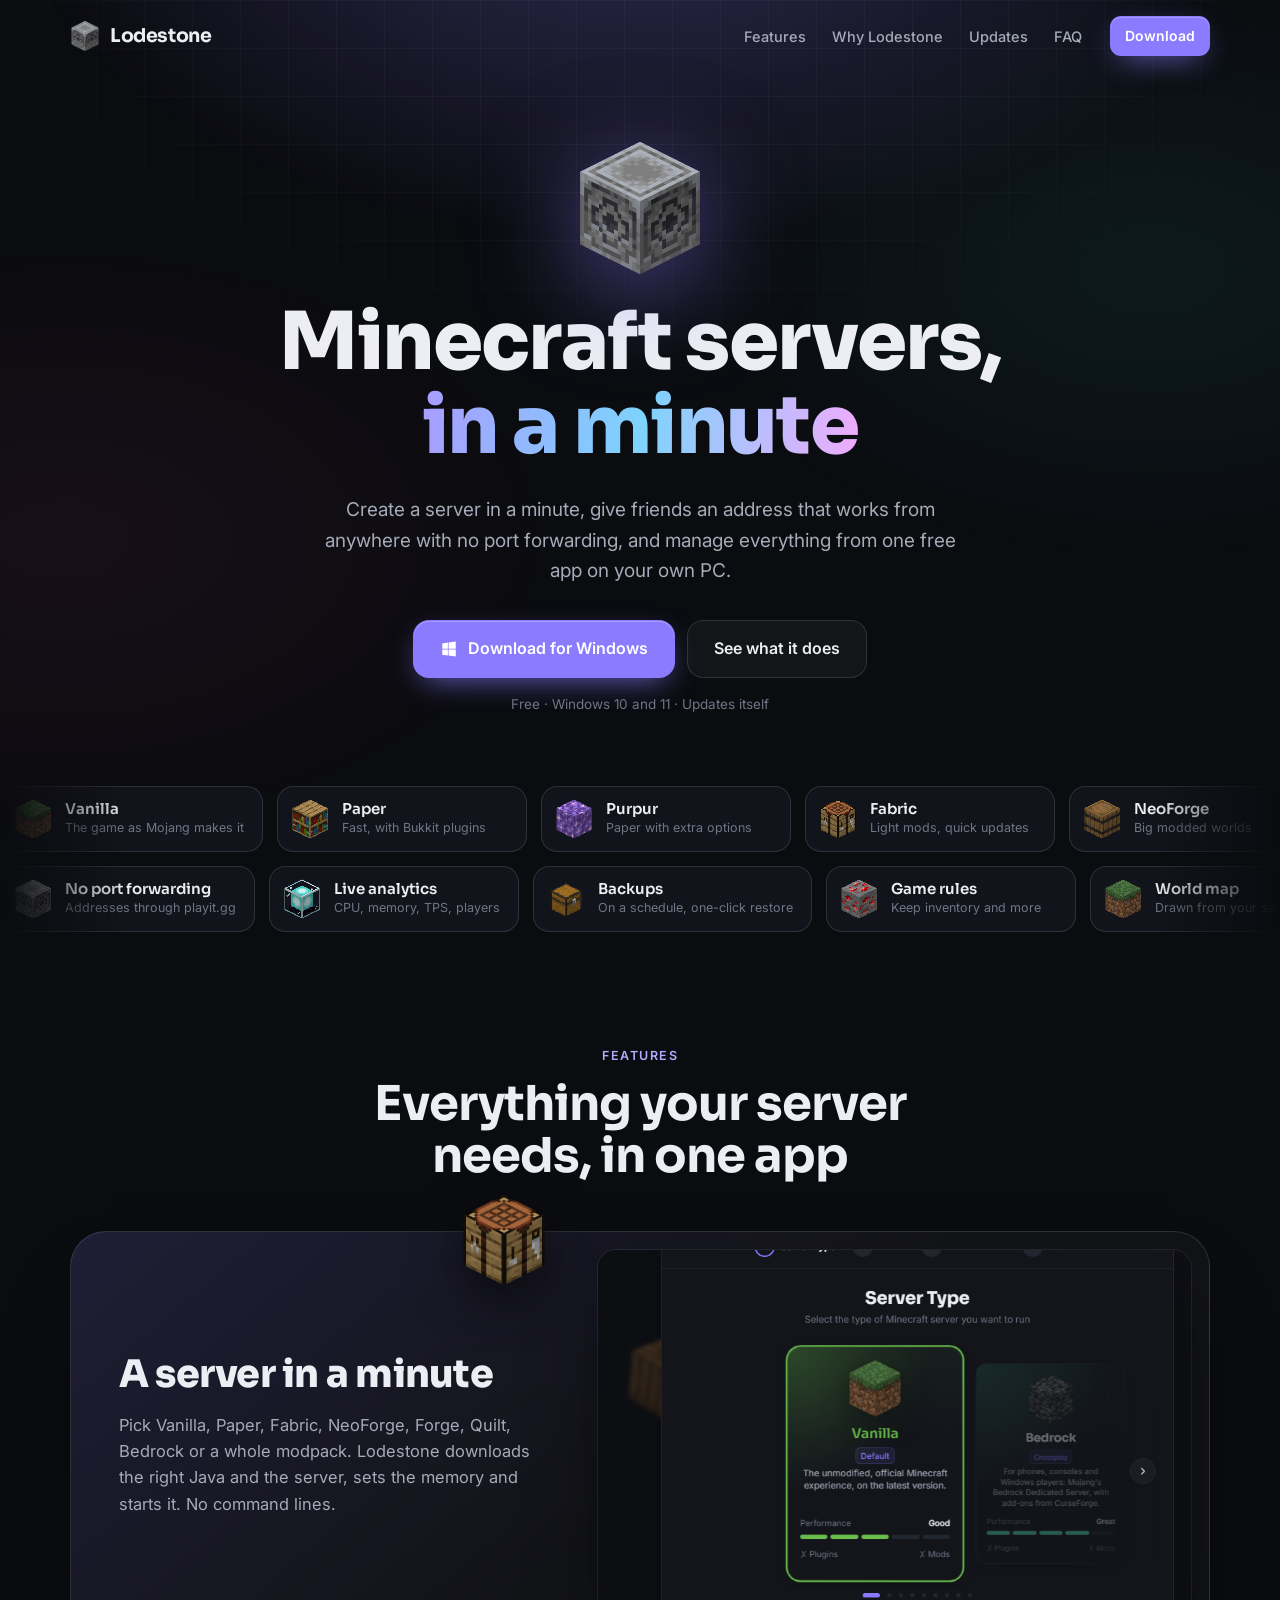
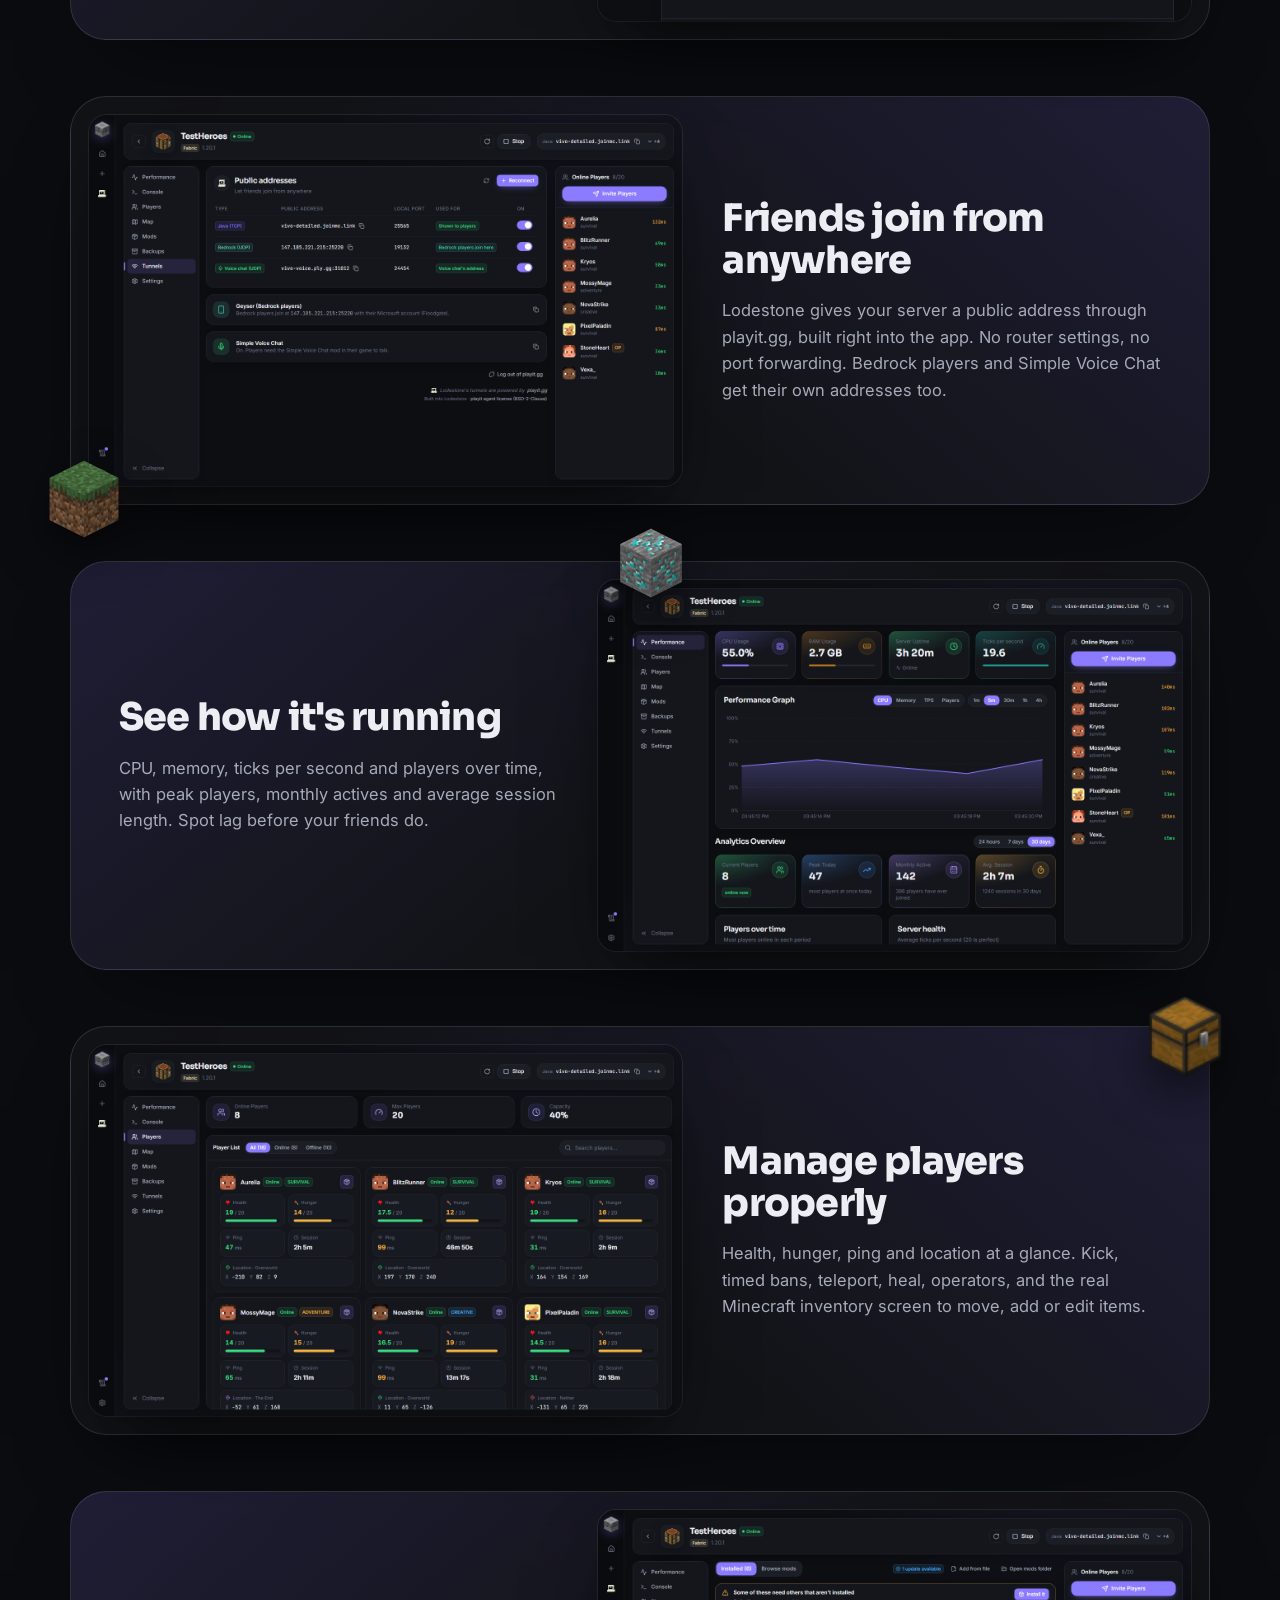
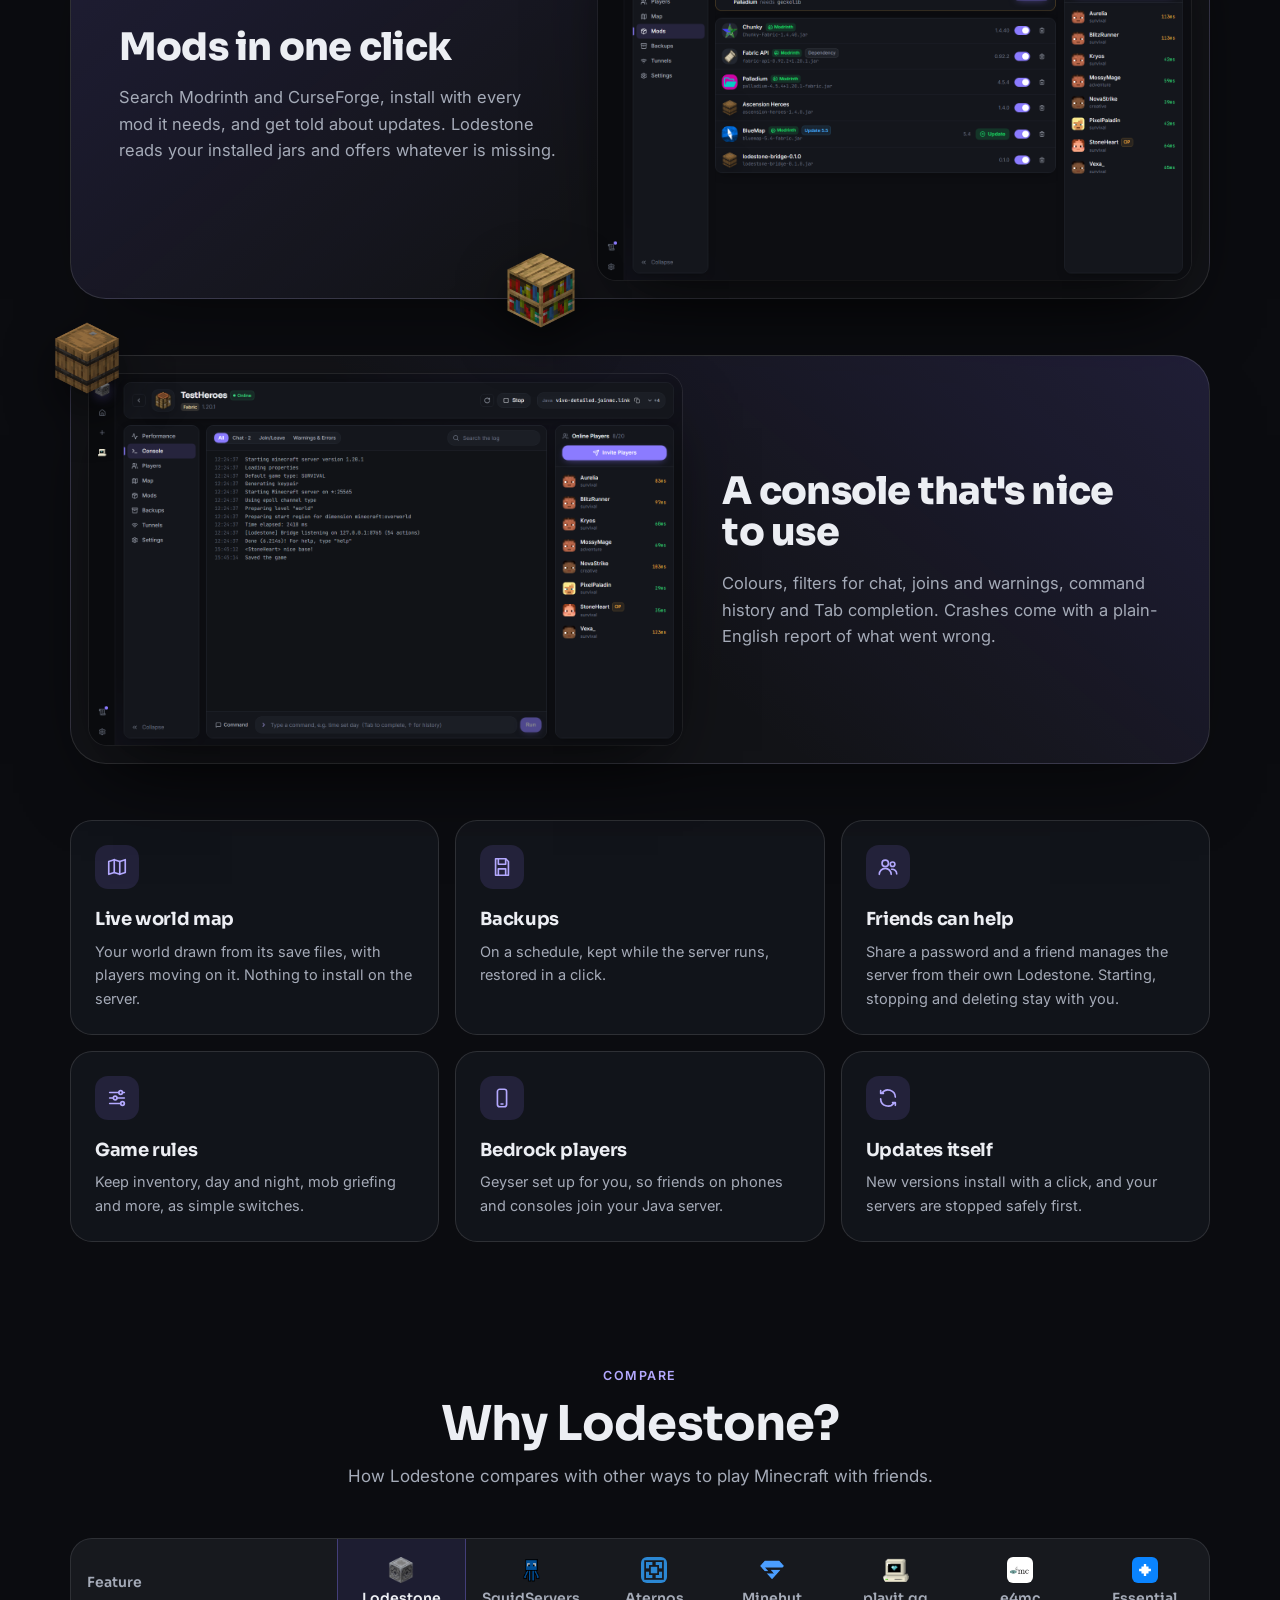
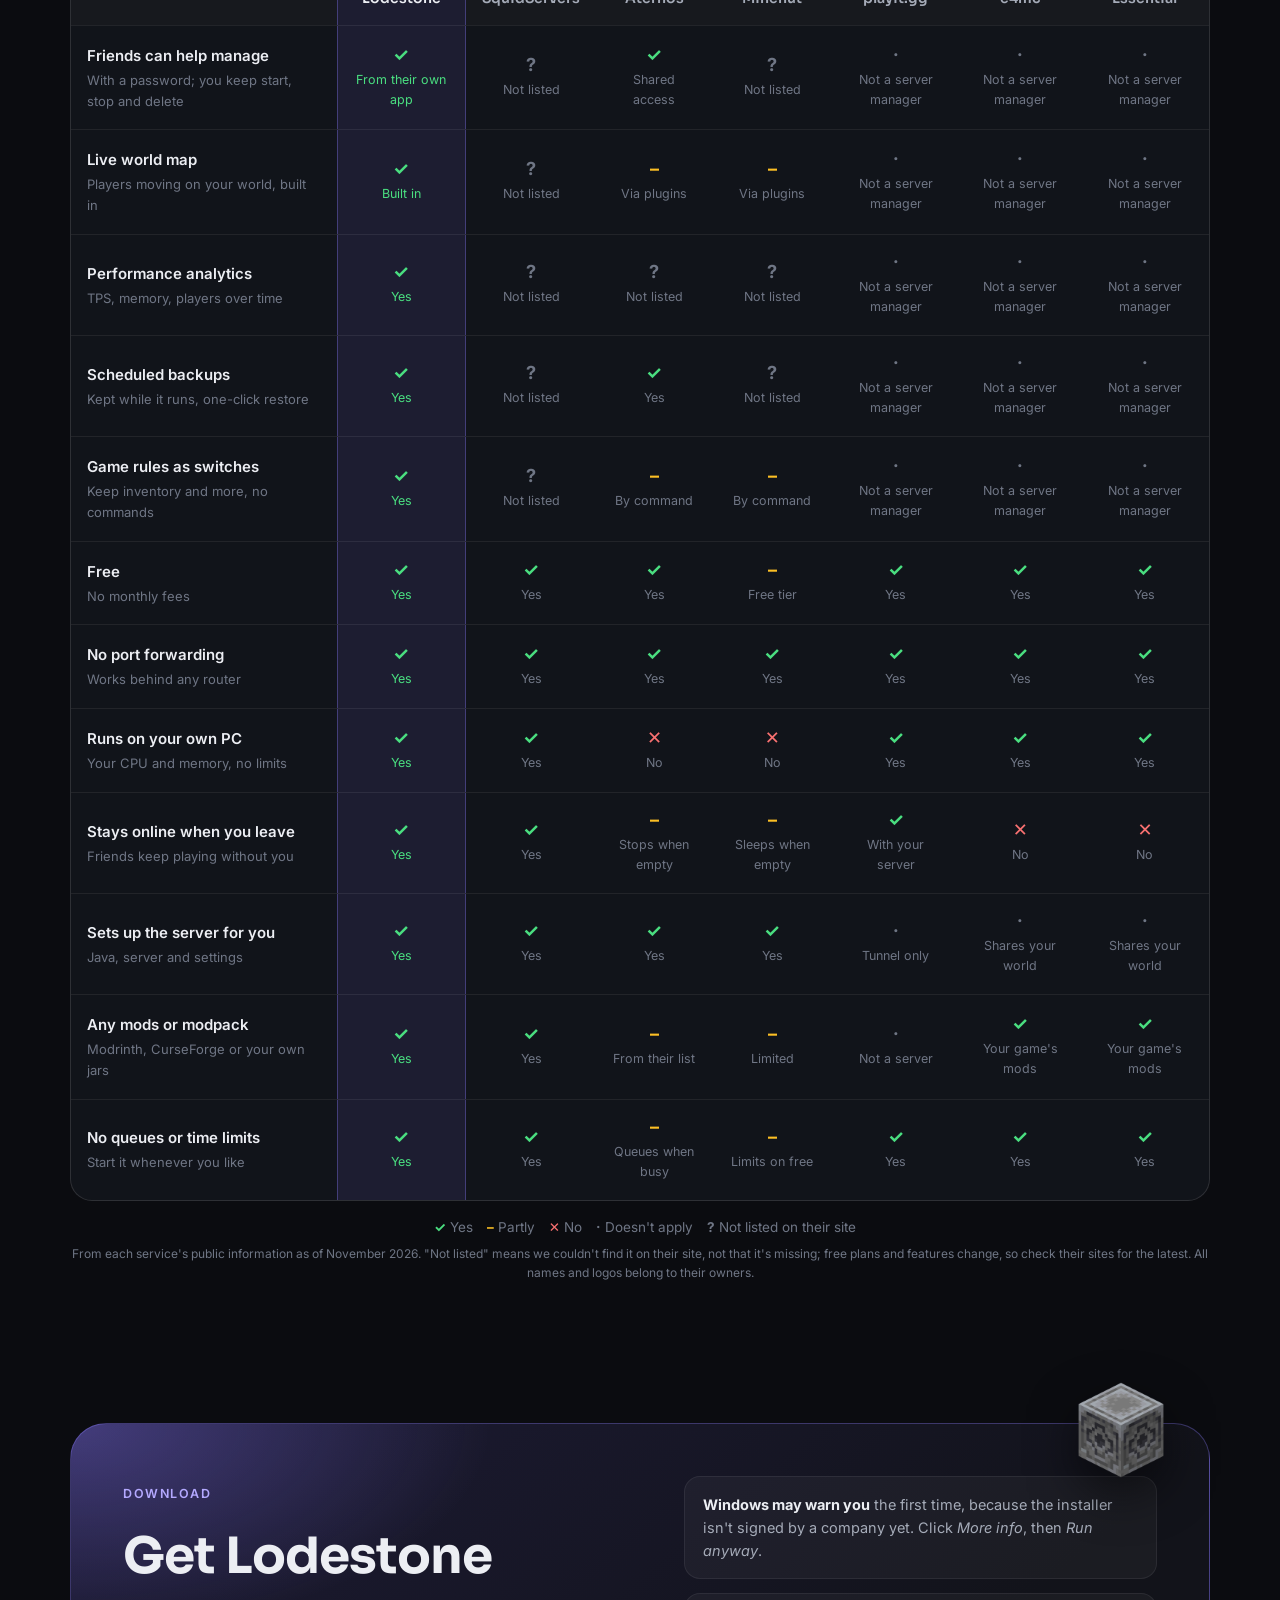
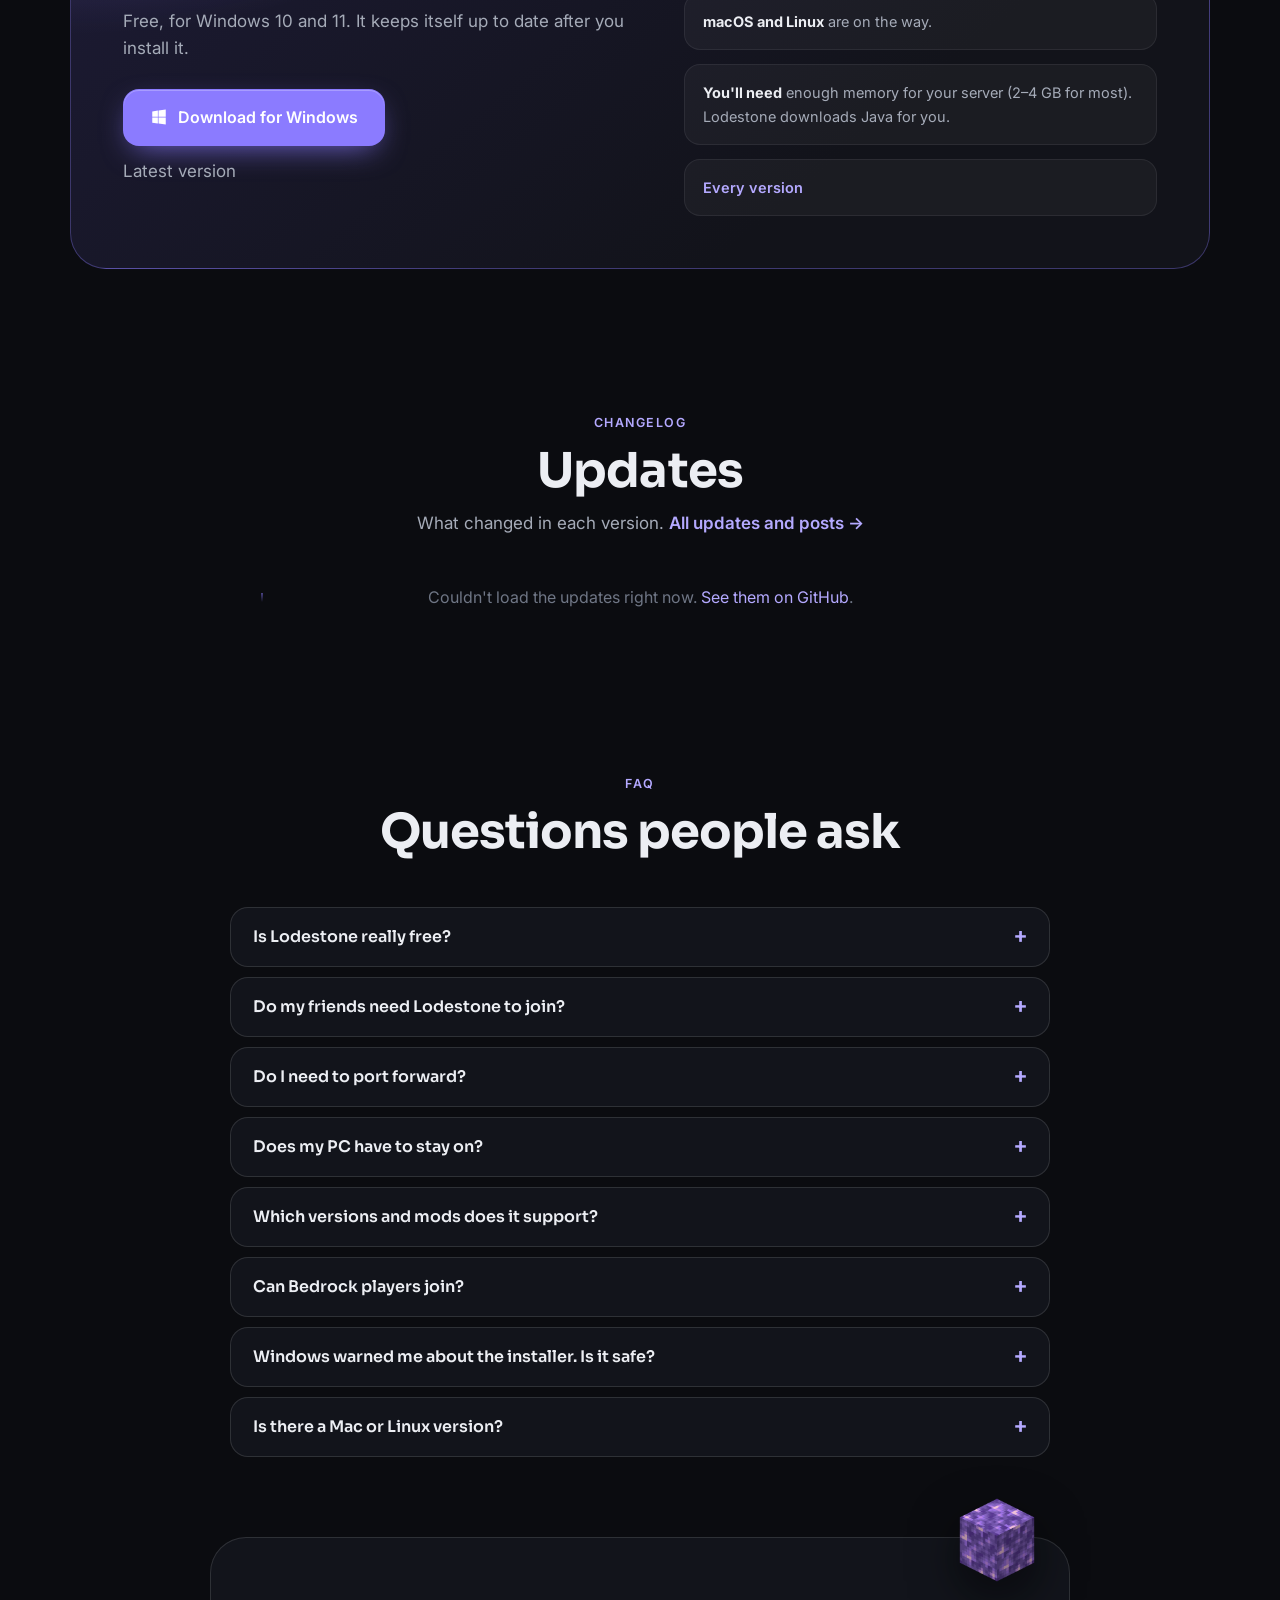
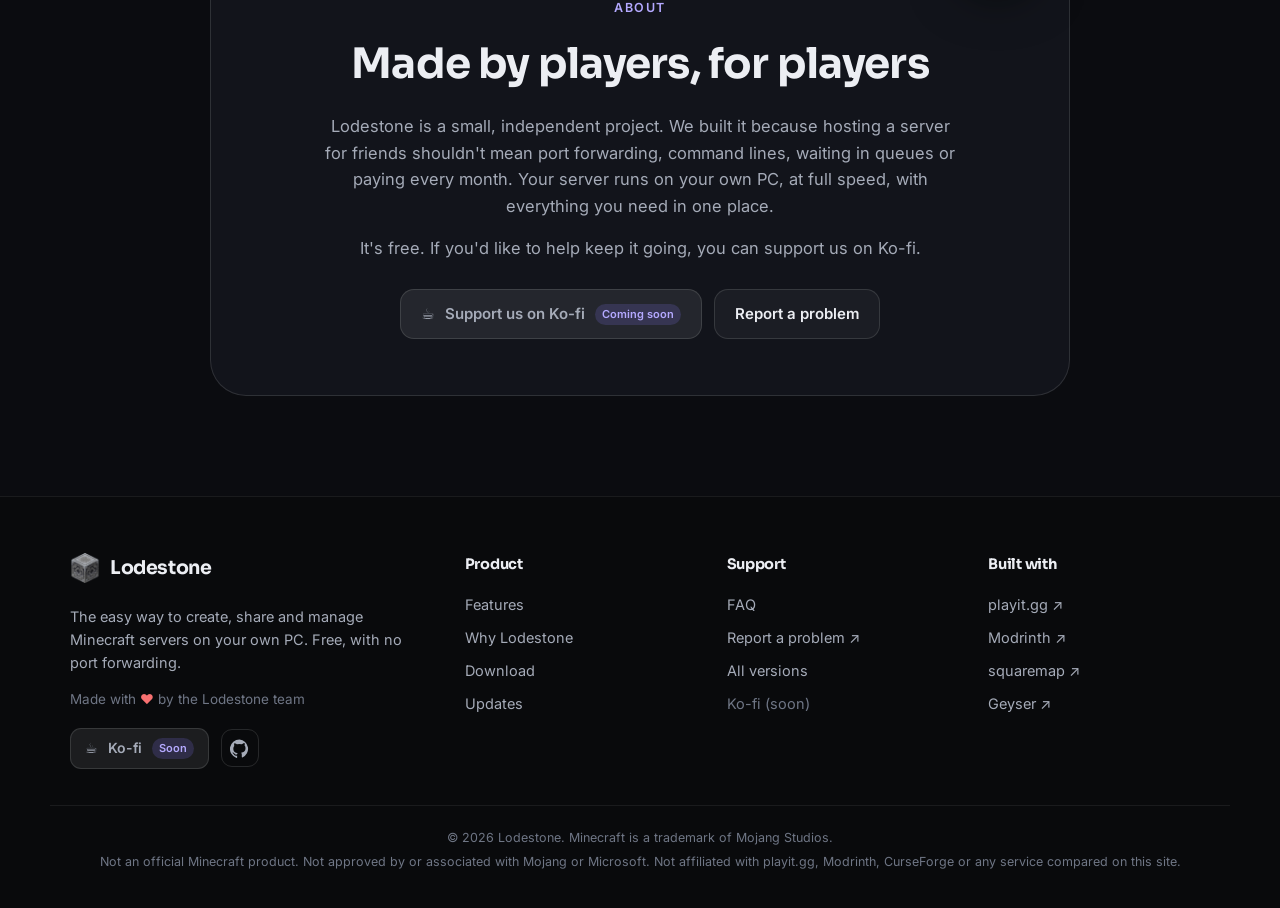
==== index.html @ fdb0c5c1 "Website: Lodestone's strengths lead the comparison; no installer screenshot" ====
<!doctype html>
<html lang="en">
<head>
  <meta charset="utf-8" />
  <meta name="viewport" content="width=device-width, initial-scale=1" />
  <title>Lodestone · Minecraft servers made easy</title>
  <meta name="description" content="Lodestone is a free desktop app that creates, runs and manages Minecraft servers on your own PC, with an address friends can join from anywhere and no port forwarding." />
  <meta name="theme-color" content="#0d0e12" />
  <meta property="og:title" content="Lodestone · Minecraft servers made easy" />
  <meta property="og:description" content="Create a Minecraft server in a minute, share it with friends without port forwarding, and manage everything from one app." />
  <meta property="og:image" content="assets/shots/home.png" />
  <link rel="icon" href="assets/favicon.png" />
  <link rel="preconnect" href="https://fonts.googleapis.com" />
  <link rel="preconnect" href="https://fonts.gstatic.com" crossorigin />
  <link href="https://fonts.googleapis.com/css2?family=Inter:wght@400;500;600&family=Sora:wght@600;700;800&display=swap" rel="stylesheet" />
  <link rel="stylesheet" href="styles.css" />
  <link rel="stylesheet" href="pages.css" />
</head>
<body>
  <div class="backdrop" aria-hidden="true"></div>

  <header class="nav" id="top">
    <a class="brand" href="#top"><img src="assets/logo.png" alt="" width="30" height="30" /> Lodestone</a>
    <nav class="links" id="links">
      <a href="./#features">Features</a>
      <a href="./#why">Why Lodestone</a>
      <a href="updates.html">Updates</a>
      <a href="./#faq">FAQ</a>
    </nav>
    <a class="btn btn-primary btn-sm nav-cta" href="download.html">Download</a>
    <button class="menu" id="menu" aria-label="Menu" aria-expanded="false"><span></span><span></span></button>
  </header>

  <main>
    <!-- Hero -->
    <section class="hero">
      <div class="hero-logo"><img src="assets/logo.png" alt="Lodestone" width="132" height="132" /></div>
      <h1>
        Minecraft servers,
        <span class="rotator" aria-live="polite"><span id="rotate">made easy</span></span>
      </h1>
      <p class="lead">Create a server in a minute, give friends an address that works from anywhere with no port forwarding, and manage everything from one free app on your own PC.</p>
      <div class="cta">
        <a class="btn btn-primary btn-lg download-link" href="download.html">
          <svg viewBox="0 0 24 24" aria-hidden="true"><path d="M3 4.5 10.5 3.4v8.1H3V4.5Zm0 15 7.5 1.1v-8H3v6.9Zm8.4 1.2L21 22v-9.4h-9.6v8.1Zm0-17.4v8.2H21V2L11.4 3.3Z"/></svg>
          Download for Windows
        </a>
        <a class="btn btn-ghost btn-lg" href="#features">See what it does</a>
      </div>
      <p class="fine"><span class="version-label">Free</span> · Windows 10 and 11 · Updates itself</p>
    </section>

    <!-- Marquee -->
    <section class="marquee" aria-label="Server types and features">
      <div class="row"><div class="track" id="track-a"></div></div>
      <div class="row reverse"><div class="track" id="track-b"></div></div>
    </section>

    <!-- Showcase panels -->
    <section class="showcase" id="features">
      <div class="section-head">
        <span class="eyebrow">Features</span>
        <h2>Everything your server needs, in one app</h2>
      </div>

      <article class="panel">
        <img class="float f1" src="assets/blocks/crafting_table.webp" alt="" aria-hidden="true" />
        <div class="panel-text">
          <h3>A server in a minute</h3>
          <p>Pick Vanilla, Paper, Fabric, NeoForge, Forge, Quilt, Bedrock or a whole modpack. Lodestone downloads the right Java and the server, sets the memory and starts it. No command lines.</p>
        </div>
        <div class="frame frame-purple"><div class="crop"><img src="assets/shots/create.png" alt="Choosing a server type in Lodestone" loading="lazy" /></div></div>
      </article>

      <article class="panel flip">
        <img class="float f2" src="assets/blocks/grass_block.webp" alt="" aria-hidden="true" />
        <div class="panel-text">
          <h3>Friends join from anywhere</h3>
          <p>Lodestone gives your server a public address through playit.gg, built right into the app. No router settings, no port forwarding. Bedrock players and Simple Voice Chat get their own addresses too.</p>
        </div>
        <div class="frame frame-green"><img src="assets/shots/tunnels.png" alt="A server's public addresses" loading="lazy" /></div>
      </article>

      <article class="panel">
        <img class="float f3" src="assets/blocks/diamond_ore.webp" alt="" aria-hidden="true" />
        <div class="panel-text">
          <h3>See how it's running</h3>
          <p>CPU, memory, ticks per second and players over time, with peak players, monthly actives and average session length. Spot lag before your friends do.</p>
        </div>
        <div class="frame frame-blue"><img src="assets/shots/performance.png" alt="Server performance and analytics" loading="lazy" /></div>
      </article>

      <article class="panel flip">
        <img class="float f4" src="assets/blocks/chest.webp" alt="" aria-hidden="true" />
        <div class="panel-text">
          <h3>Manage players properly</h3>
          <p>Health, hunger, ping and location at a glance. Kick, timed bans, teleport, heal, operators, and the real Minecraft inventory screen to move, add or edit items.</p>
        </div>
        <div class="frame frame-amber"><img src="assets/shots/players.png" alt="Players on a server" loading="lazy" /></div>
      </article>

      <article class="panel">
        <img class="float f5" src="assets/blocks/bookshelf.webp" alt="" aria-hidden="true" />
        <div class="panel-text">
          <h3>Mods in one click</h3>
          <p>Search Modrinth and CurseForge, install with every mod it needs, and get told about updates. Lodestone reads your installed jars and offers whatever is missing.</p>
        </div>
        <div class="frame frame-pink"><img src="assets/shots/mods.png" alt="Installing mods" loading="lazy" /></div>
      </article>

      <article class="panel flip">
        <img class="float f6" src="assets/blocks/barrel.webp" alt="" aria-hidden="true" />
        <div class="panel-text">
          <h3>A console that's nice to use</h3>
          <p>Colours, filters for chat, joins and warnings, command history and Tab completion. Crashes come with a plain-English report of what went wrong.</p>
        </div>
        <div class="frame frame-teal"><img src="assets/shots/console.png" alt="The server console" loading="lazy" /></div>
      </article>

      <div class="grid">
        <div class="tile"><span class="ico"><svg viewBox="0 0 24 24" aria-hidden="true"><path d="M9 4 3 6v14l6-2 6 2 6-2V4l-6 2-6-2Z"/><path d="M9 4v14M15 6v14"/></svg></span><h4>Live world map</h4><p>Your world drawn from its save files, with players moving on it. Nothing to install on the server.</p></div>
        <div class="tile"><span class="ico"><svg viewBox="0 0 24 24" aria-hidden="true"><path d="M5 3h11l3 3v15H5z"/><path d="M8 3v6h8V3M8 21v-7h8v7"/></svg></span><h4>Backups</h4><p>On a schedule, kept while the server runs, restored in a click.</p></div>
        <div class="tile"><span class="ico"><svg viewBox="0 0 24 24" aria-hidden="true"><circle cx="9" cy="8" r="3.5"/><path d="M2.5 20a6.5 6.5 0 0 1 13 0"/><circle cx="17" cy="9" r="2.5"/><path d="M16 14.5a5 5 0 0 1 5.5 5"/></svg></span><h4>Friends can help</h4><p>Share a password and a friend manages the server from their own Lodestone. Starting, stopping and deleting stay with you.</p></div>
        <div class="tile"><span class="ico"><svg viewBox="0 0 24 24" aria-hidden="true"><path d="M4 6h10M18 6h2M4 12h4M12 12h8M4 18h12M20 18h0"/><circle cx="16" cy="6" r="2"/><circle cx="10" cy="12" r="2"/><circle cx="18" cy="18" r="2"/></svg></span><h4>Game rules</h4><p>Keep inventory, day and night, mob griefing and more, as simple switches.</p></div>
        <div class="tile"><span class="ico"><svg viewBox="0 0 24 24" aria-hidden="true"><rect x="7" y="2.5" width="10" height="19" rx="2.5"/><path d="M11 18.5h2"/></svg></span><h4>Bedrock players</h4><p>Geyser set up for you, so friends on phones and consoles join your Java server.</p></div>
        <div class="tile"><span class="ico"><svg viewBox="0 0 24 24" aria-hidden="true"><path d="M20 11a8 8 0 0 0-14.5-4.5M4 4v3h3"/><path d="M4 13a8 8 0 0 0 14.5 4.5M20 20v-3h-3"/></svg></span><h4>Updates itself</h4><p>New versions install with a click, and your servers are stopped safely first.</p></div>
      </div>
    </section>

    <!-- Why Lodestone -->
    <section class="why" id="why">
      <div class="section-head">
        <span class="eyebrow">Compare</span>
        <h2>Why Lodestone?</h2>
        <p>How Lodestone compares with other ways to play Minecraft with friends.</p>
      </div>
      <div class="table-wrap">
        <table class="compare">
          <thead>
            <tr>
              <th>Feature</th>
              <th class="us"><img src="assets/logo.png" alt="" width="26" height="26" /><span>Lodestone</span></th>
              <th><img src="assets/logos/squidservers.png" alt="" width="26" height="26" /><span>SquidServers</span></th>
              <th><img src="assets/logos/aternos.ico" alt="" width="26" height="26" /><span>Aternos</span></th>
              <th><img src="assets/logos/minehut.png" alt="" width="26" height="26" /><span>Minehut</span></th>
              <th><img src="assets/logos/playit.png" alt="" width="26" height="26" /><span>playit.gg</span></th>
              <th><img src="assets/logos/e4mc.webp" alt="" width="26" height="26" /><span>e4mc</span></th>
              <th><img src="assets/logos/essential.svg" alt="" width="26" height="26" /><span>Essential</span></th>
            </tr>
          </thead>
          <tbody id="compare-body"></tbody>
        </table>
      </div>
      <p class="legend"><span class="yes">✓</span> Yes <span class="part">–</span> Partly <span class="no">✕</span> No <span class="na">·</span> Doesn't apply <span class="na">?</span> Not listed on their site</p>
      <p class="legend small">From each service's public information as of November 2026. "Not listed" means we couldn't find it on their site, not that it's missing; free plans and features change, so check their sites for the latest. All names and logos belong to their owners.</p>
    </section>

    <!-- Download -->
    <section class="download" id="download">
      <div class="dl-card">
        <img class="float f7" src="assets/blocks/lodestone.webp" alt="" aria-hidden="true" />
        <div class="dl-main">
          <span class="eyebrow">Download</span>
          <h2>Get Lodestone</h2>
          <p>Free, for Windows 10 and 11. It keeps itself up to date after you install it.</p>
          <a class="btn btn-primary btn-lg download-link" href="download.html">
            <svg viewBox="0 0 24 24" aria-hidden="true"><path d="M3 4.5 10.5 3.4v8.1H3V4.5Zm0 15 7.5 1.1v-8H3v6.9Zm8.4 1.2L21 22v-9.4h-9.6v8.1Zm0-17.4v8.2H21V2L11.4 3.3Z"/></svg>
            <span>Download for Windows</span>
          </a>
          <p class="fine" id="dl-meta">Latest version</p>
        </div>
        <ul class="dl-notes">
          <li><strong>Windows may warn you</strong> the first time, because the installer isn't signed by a company yet. Click <em>More info</em>, then <em>Run anyway</em>.</li>
          <li><strong>macOS and Linux</strong> are on the way.</li>
          <li><strong>You'll need</strong> enough memory for your server (2–4 GB for most). Lodestone downloads Java for you.</li>
          <li><a href="download.html#versions">Every version</a></li>
        </ul>
      </div>
    </section>

    <!-- Updates -->
    <section class="updates" id="updates">
      <div class="section-head">
        <span class="eyebrow">Changelog</span>
        <h2>Updates</h2>
        <p>What changed in each version. <a class="text-link" href="updates.html">All updates and posts →</a></p>
      </div>
      <div class="timeline" id="timeline" data-limit="3">
        <p class="muted">Loading updates…</p>
      </div>
    </section>

    <!-- FAQ -->
    <section class="faq" id="faq">
      <div class="section-head">
        <span class="eyebrow">FAQ</span>
        <h2>Questions people ask</h2>
      </div>
      <div class="faq-list">
        <details><summary>Is Lodestone really free?</summary><p>Yes. There's no subscription and no paid tier. Your server runs on your own PC, so there's nothing for us to charge for. If you'd like to help, Ko-fi is coming.</p></details>
        <details><summary>Do my friends need Lodestone to join?</summary><p>No. They only need Minecraft and your server's address. Lodestone is for you, the host (and for friends you let help manage it).</p></details>
        <details><summary>Do I need to port forward?</summary><p>No. Lodestone gives your server a public address through playit.gg, built into the app. You log in to playit.gg once (free) and every server can get an address.</p></details>
        <details><summary>Does my PC have to stay on?</summary><p>Yes, while people are playing. The server runs on your computer, so when it's off or asleep, the server is offline. Lodestone can keep running in the tray when you close the window.</p></details>
        <details><summary>Which versions and mods does it support?</summary><p>Vanilla, Paper, Purpur, Fabric, Quilt, Forge, NeoForge and Bedrock, on current and older Minecraft versions, plus modpacks from Modrinth and CurseForge.</p></details>
        <details><summary>Can Bedrock players join?</summary><p>Yes. Make a Bedrock server, or turn on Geyser for a Java server so players on phones, consoles and Windows can join it too.</p></details>
        <details><summary>Windows warned me about the installer. Is it safe?</summary><p>The warning appears because the installer isn't signed by a company yet. Click <em>More info</em>, then <em>Run anyway</em>. Updates after that are signed, and Lodestone only installs updates signed by us.</p></details>
        <details><summary>Is there a Mac or Linux version?</summary><p>They're on the way. Windows comes first.</p></details>
      </div>
    </section>

    <!-- About -->
    <section class="about" id="about">
      <div class="about-card">
        <img class="float f8" src="assets/blocks/amethyst_block.webp" alt="" aria-hidden="true" />
        <span class="eyebrow">About</span>
        <h2>Made by players, for players</h2>
        <p>Lodestone is a small, independent project. We built it because hosting a server for friends shouldn't mean port forwarding, command lines, waiting in queues or paying every month. Your server runs on your own PC, at full speed, with everything you need in one place.</p>
        <p>It's free. If you'd like to help keep it going, you can support us on Ko-fi.</p>
        <div class="about-actions">
          <a class="btn btn-kofi kofi-link" href="#" aria-disabled="true"><span class="cup">☕</span> Support us on Ko-fi <span class="soon">Coming soon</span></a>
          <a class="btn btn-ghost" href="https://github.com/SparkFruit/lodestone-releases/issues">Report a problem</a>
        </div>
      </div>
    </section>
  </main>

  <footer class="footer">
    <div class="foot-grid">
      <div class="foot-brand">
        <a class="brand" href="./"><img src="assets/logo.png" alt="" width="30" height="30" /> Lodestone</a>
        <p>The easy way to create, share and manage Minecraft servers on your own PC. Free, with no port forwarding.</p>
        <p class="made">Made with <span class="heart">♥</span> by the Lodestone team</p>
        <div class="foot-actions">
          <a class="btn btn-kofi btn-sm kofi-link" href="#" aria-disabled="true"><span class="cup">☕</span> Ko-fi <span class="soon">Soon</span></a>
          <a class="icon-link" href="https://github.com/SparkFruit/lodestone-releases" aria-label="Lodestone on GitHub"><svg viewBox="0 0 24 24" aria-hidden="true"><path d="M12 .5a12 12 0 0 0-3.8 23.4c.6.1.8-.3.8-.6v-2.2c-3.3.7-4-1.4-4-1.4-.6-1.4-1.4-1.8-1.4-1.8-1-.7.1-.7.1-.7 1.2.1 1.8 1.2 1.8 1.2 1 1.8 2.8 1.3 3.5 1 .1-.8.4-1.3.7-1.6-2.7-.3-5.5-1.3-5.5-5.9 0-1.3.5-2.4 1.2-3.2-.1-.3-.5-1.5.1-3.2 0 0 1-.3 3.3 1.2a11.5 11.5 0 0 1 6 0C17.3 4.7 18.3 5 18.3 5c.7 1.7.2 2.9.1 3.2.8.8 1.2 1.9 1.2 3.2 0 4.6-2.8 5.6-5.5 5.9.4.4.8 1.1.8 2.2v3.3c0 .3.2.7.8.6A12 12 0 0 0 12 .5Z"/></svg></a>
        </div>
      </div>
      <div class="foot-col">
        <h5>Product</h5>
        <a href="./#features">Features</a>
        <a href="./#why">Why Lodestone</a>
        <a href="download.html">Download</a>
        <a href="updates.html">Updates</a>
      </div>
      <div class="foot-col">
        <h5>Support</h5>
        <a href="./#faq">FAQ</a>
        <a href="https://github.com/SparkFruit/lodestone-releases/issues">Report a problem ↗</a>
        <a href="download.html#versions">All versions</a>
        <a class="kofi-link" href="#" aria-disabled="true">Ko-fi (soon)</a>
      </div>
      <div class="foot-col">
        <h5>Built with</h5>
        <a href="https://playit.gg">playit.gg ↗</a>
        <a href="https://modrinth.com">Modrinth ↗</a>
        <a href="https://github.com/jpenilla/squaremap">squaremap ↗</a>
        <a href="https://geysermc.org">Geyser ↗</a>
      </div>
    </div>
    <div class="foot-legal">
      <p>© <span id="year">2026</span> Lodestone. Minecraft is a trademark of Mojang Studios.</p>
      <p>Not an official Minecraft product. Not approved by or associated with Mojang or Microsoft. Not affiliated with playit.gg, Modrinth, CurseForge or any service compared on this site.</p>
    </div>
  </footer>

  <script src="app.js"></script>
</body>
</html>
---- styles.css ----
:root {
  --bg: #0b0c10;
  --bg-2: #101218;
  --surface: #15171e;
  --surface-2: #1c1f28;
  --line: rgba(255, 255, 255, 0.07);
  --line-2: rgba(255, 255, 255, 0.12);
  --ink: #eceef3;
  --ink-2: #a5abb8;
  --ink-3: #6f7685;
  --accent: #8b7bff;
  --accent-2: #b4a9ff;
  --ok: #4ade80;
  --warn: #fbbf24;
  --bad: #f87171;
  --radius: 22px;
  --display: "Sora", "Inter", system-ui, sans-serif;
  --max: 1180px;
  color-scheme: dark;
}

* { box-sizing: border-box; }
html { scroll-behavior: smooth; }
body {
  margin: 0;
  background: var(--bg);
  color: var(--ink);
  font: 16px/1.6 "Inter", system-ui, sans-serif;
  -webkit-font-smoothing: antialiased;
  overflow-x: hidden;
}
img { max-width: 100%; display: block; }
a { color: inherit; text-decoration: none; }
h1, h2, h3, h4, h5 { font-family: var(--display); margin: 0; letter-spacing: -0.02em; }
p { margin: 0; }
::selection { background: rgba(139, 123, 255, 0.35); }

/* A faint block grid, lit from the top like the hero glow. */
.backdrop {
  position: fixed; inset: 0; z-index: -1; pointer-events: none;
  background:
    radial-gradient(900px 520px at 50% -120px, rgba(139, 123, 255, 0.28), transparent 70%),
    radial-gradient(700px 420px at 90% 30%, rgba(45, 212, 191, 0.07), transparent 70%),
    radial-gradient(700px 420px at 5% 60%, rgba(236, 72, 153, 0.06), transparent 70%);
}
.backdrop::after {
  content: ""; position: absolute; inset: 0;
  background-image:
    linear-gradient(rgba(255, 255, 255, 0.035) 1px, transparent 1px),
    linear-gradient(90deg, rgba(255, 255, 255, 0.035) 1px, transparent 1px);
  background-size: 48px 48px;
  mask-image: radial-gradient(ellipse 80% 60% at 50% 0%, #000 30%, transparent 75%);
}

/* ---------------------------------------------------------------- nav */
.nav {
  position: sticky; top: 0; z-index: 50;
  display: flex; align-items: center; gap: 28px;
  max-width: var(--max); margin: 0 auto; padding: 16px 20px;
}
.nav::before {
  content: ""; position: absolute; inset: 0; z-index: -1;
  background: rgba(11, 12, 16, 0.72); backdrop-filter: blur(14px);
  border-bottom: 1px solid var(--line);
  left: calc(50% - 50vw); right: calc(50% - 50vw);
  opacity: 0; transition: opacity .25s;
}
.nav.scrolled::before { opacity: 1; }
.brand { display: inline-flex; align-items: center; gap: 10px; font: 700 19px var(--display); letter-spacing: -0.02em; }
.brand img { image-rendering: auto; }
.links { display: flex; gap: 26px; margin-left: auto; }
.links a { color: var(--ink-2); font-size: 14.5px; font-weight: 500; transition: color .15s; }
.links a:hover { color: var(--ink); }
.menu { display: none; }

/* ---------------------------------------------------------------- buttons */
.btn {
  display: inline-flex; align-items: center; justify-content: center; gap: 10px;
  border-radius: 14px; font-weight: 600; font-size: 15px; padding: 12px 20px;
  border: 1px solid transparent; transition: transform .15s, box-shadow .2s, background .2s, border-color .2s;
  cursor: pointer; white-space: nowrap;
}
.btn svg { width: 18px; height: 18px; fill: currentColor; }
.btn-sm { padding: 8px 14px; font-size: 14px; border-radius: 11px; }
.btn-lg { padding: 15px 26px; font-size: 16px; border-radius: 16px; }
.btn-primary { background: var(--accent); color: #fff; box-shadow: 0 10px 30px -10px rgba(139, 123, 255, 0.8), inset 0 1px 0 rgba(255, 255, 255, 0.25); }
.btn-primary:hover { transform: translateY(-1px); box-shadow: 0 16px 40px -12px rgba(139, 123, 255, 0.95), inset 0 1px 0 rgba(255, 255, 255, 0.25); }
.btn-ghost { background: rgba(255, 255, 255, 0.04); border-color: var(--line-2); color: var(--ink); }
.btn-ghost:hover { background: rgba(255, 255, 255, 0.08); }
.btn-kofi { background: #fff; color: #1b1b1f; }
.btn-kofi:hover { transform: translateY(-1px); }
.btn-kofi[aria-disabled="true"] { background: rgba(255, 255, 255, 0.08); color: var(--ink-2); border-color: var(--line-2); cursor: default; transform: none; }
.soon { font-size: 11px; font-weight: 600; padding: 2px 7px; border-radius: 999px; background: rgba(139, 123, 255, 0.18); color: var(--accent-2); }

/* ---------------------------------------------------------------- hero */
.hero { text-align: center; padding: 70px 20px 40px; max-width: 980px; margin: 0 auto; }
.hero-logo { display: grid; place-items: center; margin-bottom: 26px; }
.hero-logo img { filter: drop-shadow(0 20px 50px rgba(139, 123, 255, 0.55)); animation: bob 6s ease-in-out infinite; }
.hero h1 { font-size: clamp(40px, 7vw, 80px); line-height: 1.04; font-weight: 800; }
.rotator { display: block; height: 1.12em; overflow: hidden; }
#rotate {
  display: inline-block; white-space: nowrap;
  background: linear-gradient(100deg, #a99cff 0%, #7dd3fc 50%, #f0abfc 100%);
  -webkit-background-clip: text; background-clip: text; color: transparent;
  transition: transform .45s cubic-bezier(.2, .8, .2, 1), opacity .45s;
}
#rotate.out { transform: translateY(-60%); opacity: 0; }
#rotate.in { transform: translateY(60%); opacity: 0; transition: none; }
.lead { margin: 22px auto 0; max-width: 640px; color: var(--ink-2); font-size: clamp(16px, 2vw, 19px); }
.cta { display: flex; justify-content: center; gap: 12px; flex-wrap: wrap; margin-top: 34px; }
.fine { margin-top: 16px; color: var(--ink-3); font-size: 13.5px; }

/* ---------------------------------------------------------------- marquee */
.marquee { padding: 30px 0 20px; display: grid; gap: 14px; mask-image: linear-gradient(90deg, transparent, #000 10%, #000 90%, transparent); }
.row { overflow: hidden; }
.track { display: flex; gap: 14px; width: max-content; animation: scroll 60s linear infinite; }
.row.reverse .track { animation-direction: reverse; animation-duration: 70s; }
.marquee:hover .track { animation-play-state: paused; }
.chip {
  display: flex; align-items: center; gap: 12px; padding: 12px 18px 12px 12px;
  background: rgba(21, 23, 30, 0.8); border: 1px solid var(--line-2); border-radius: 16px; min-width: 250px;
}
.chip img { width: 40px; height: 40px; image-rendering: pixelated; }
.chip b { display: block; font: 600 15px var(--display); }
.chip span { display: block; color: var(--ink-3); font-size: 12.5px; }

/* ---------------------------------------------------------------- sections */
section { scroll-margin-top: 80px; }
.section-head { text-align: center; max-width: 720px; margin: 0 auto 48px; padding: 0 20px; }
.section-head h2 { font-size: clamp(30px, 4.6vw, 48px); line-height: 1.1; }
.section-head p { color: var(--ink-2); margin-top: 12px; font-size: 17px; }
.eyebrow { display: inline-block; margin-bottom: 12px; font-size: 12.5px; font-weight: 600; letter-spacing: .12em; text-transform: uppercase; color: var(--accent-2); }

/* ---------------------------------------------------------------- showcase (alternating panels) */
.showcase { padding: 90px 20px 40px; max-width: var(--max); margin: 0 auto; }
.panel {
  position: relative; display: grid; grid-template-columns: 0.85fr 1.15fr; gap: 40px; align-items: center;
  margin: 0 auto 56px; padding: 18px 18px 18px 48px; border-radius: 36px;
  background: linear-gradient(140deg, rgba(139, 123, 255, 0.16), rgba(255, 255, 255, 0.03) 55%);
  border: 1px solid var(--line-2);
  box-shadow: 0 40px 80px -40px rgba(0, 0, 0, 0.6);
}
.panel.flip { grid-template-columns: 1.15fr 0.85fr; padding: 18px 48px 18px 18px; background: linear-gradient(220deg, rgba(139, 123, 255, 0.16), rgba(255, 255, 255, 0.03) 55%); }
.panel.flip .panel-text { order: 2; }
.panel-text h3 { font-size: clamp(26px, 3.4vw, 38px); line-height: 1.1; font-weight: 800; }
.panel-text p { margin-top: 16px; color: var(--ink-2); font-size: 16.5px; }
.frame { padding: 0; }
.frame img { border-radius: 18px; box-shadow: 0 30px 70px -24px rgba(0, 0, 0, 0.8), 0 0 0 1px rgba(255, 255, 255, 0.08); }
/* Zooms into a screenshot whose subject is small in the middle. */
.crop { overflow: hidden; border-radius: 18px; aspect-ratio: 1440 / 900; box-shadow: 0 30px 70px -24px rgba(0, 0, 0, 0.8), 0 0 0 1px rgba(255, 255, 255, 0.08); }
.crop img { width: 100%; transform: scale(1.75); transform-origin: 50% 46%; border: 0; box-shadow: none; border-radius: 0; }

/* Floating Minecraft blocks around the panels. */
.float { position: absolute; width: 92px; pointer-events: none; filter: drop-shadow(0 18px 24px rgba(0, 0, 0, 0.55)); animation: bob 7s ease-in-out infinite; z-index: 2; }
.f1 { top: -38px; left: 34%; }
.f2 { bottom: -34px; left: -26px; width: 78px; animation-delay: -2s; }
.f3 { top: -34px; right: 46%; width: 70px; animation-delay: -4s; }
.f4 { top: -40px; right: -22px; animation-delay: -1s; }
.f5 { bottom: -30px; left: 38%; width: 76px; animation-delay: -3s; }
.f6 { top: -34px; left: -20px; width: 72px; animation-delay: -5s; }
.f7 { top: -42px; right: 40px; width: 96px; }
.f8 { top: -40px; right: 30px; width: 84px; animation-delay: -2s; }

.grid { display: grid; grid-template-columns: repeat(3, 1fr); gap: 16px; margin-top: 30px; }
.tile { padding: 24px; border-radius: var(--radius); background: rgba(21, 23, 30, 0.75); border: 1px solid var(--line-2); transition: transform .2s, border-color .2s; }
.tile:hover { transform: translateY(-3px); border-color: rgba(139, 123, 255, 0.45); }
.tile .ico { display: grid; place-items: center; width: 44px; height: 44px; border-radius: 13px; background: rgba(139, 123, 255, 0.14); color: var(--accent-2); }
.tile .ico svg { width: 22px; height: 22px; stroke: currentColor; fill: none; stroke-width: 1.8; stroke-linecap: round; stroke-linejoin: round; }
.tile h4 { margin-top: 16px; font-size: 18px; }
.tile p { margin-top: 6px; color: var(--ink-2); font-size: 14.5px; }

/* ---------------------------------------------------------------- compare */
.why { padding: 80px 20px; max-width: var(--max); margin: 0 auto; }
.table-wrap { overflow-x: auto; border-radius: var(--radius); border: 1px solid var(--line-2); background: rgba(21, 23, 30, 0.75); }
.compare { width: 100%; border-collapse: collapse; min-width: 980px; }
.compare td:first-child { min-width: 200px; }
.compare th, .compare td { padding: 18px 16px; text-align: center; border-bottom: 1px solid var(--line); }
.compare tbody tr:last-child td { border-bottom: 0; }
.compare th { font: 600 14px var(--display); color: var(--ink-2); background: rgba(255, 255, 255, 0.025); }
.compare th:first-child, .compare td:first-child { text-align: left; }
.compare th.us { color: var(--ink); }
.compare th img { margin: 0 auto 6px; width: 26px; height: 26px; object-fit: contain; border-radius: 6px; }
.compare th span { display: block; }
.compare th.us, .compare td.us { background: rgba(139, 123, 255, 0.1); box-shadow: inset 1px 0 0 rgba(139, 123, 255, 0.35), inset -1px 0 0 rgba(139, 123, 255, 0.35); }
.compare td b { display: block; font-weight: 600; font-size: 15px; }
.compare td small { display: block; color: var(--ink-3); font-size: 13px; margin-top: 2px; }
.mark { display: block; font-size: 18px; font-weight: 700; line-height: 1; }
.mark + span { display: block; margin-top: 6px; font-size: 12.5px; color: var(--ink-3); }
.yes { color: var(--ok); } .part { color: var(--warn); } .no { color: var(--bad); } .na { color: var(--ink-3); }
td.us .mark + span { color: var(--ok); }
.legend { text-align: center; margin-top: 16px; color: var(--ink-3); font-size: 13.5px; }
.legend span { font-weight: 700; margin-left: 10px; }
.legend em { font-style: normal; }
.legend.small { margin-top: 6px; font-size: 12px; }

/* ---------------------------------------------------------------- download */
.download { padding: 60px 20px; max-width: var(--max); margin: 0 auto; }
.dl-card {
  position: relative; display: grid; grid-template-columns: 1.1fr 1fr; gap: 40px; align-items: center;
  padding: 52px; border-radius: 36px;
  background:
    radial-gradient(600px 300px at 0% 0%, rgba(139, 123, 255, 0.35), transparent 70%),
    linear-gradient(140deg, #1d1b36, #12131a 70%);
  border: 1px solid rgba(139, 123, 255, 0.35);
}
.dl-main h2 { font-size: clamp(32px, 4.5vw, 50px); }
.dl-main > p { margin: 12px 0 26px; color: var(--ink-2); font-size: 17px; }
.dl-notes { list-style: none; margin: 0; padding: 0; display: grid; gap: 14px; }
.dl-notes li { padding: 16px 18px; border-radius: 16px; background: rgba(255, 255, 255, 0.04); border: 1px solid var(--line); color: var(--ink-2); font-size: 14.5px; }
.dl-notes strong { color: var(--ink); }
.dl-notes a { color: var(--accent-2); font-weight: 600; }

/* ---------------------------------------------------------------- updates */
.updates { padding: 80px 20px; max-width: 820px; margin: 0 auto; }
.timeline { position: relative; display: grid; gap: 18px; }
.timeline::before { content: ""; position: absolute; left: 11px; top: 8px; bottom: 8px; width: 2px; background: linear-gradient(var(--accent), transparent); opacity: .5; }
.entry { position: relative; padding-left: 40px; }
.entry::before { content: ""; position: absolute; left: 4px; top: 22px; width: 16px; height: 16px; border-radius: 50%; background: var(--bg); border: 3px solid var(--accent); }
.entry-card { padding: 22px 24px; border-radius: var(--radius); background: rgba(21, 23, 30, 0.8); border: 1px solid var(--line-2); }
.entry-head { display: flex; align-items: baseline; gap: 12px; flex-wrap: wrap; }
.entry-head h3 { font-size: 20px; }
.entry-head .tag { font-size: 11.5px; font-weight: 600; padding: 3px 9px; border-radius: 999px; background: rgba(74, 222, 128, 0.15); color: var(--ok); }
.entry-head time { margin-left: auto; color: var(--ink-3); font-size: 13.5px; }
.entry ul { margin: 14px 0 0; padding-left: 18px; color: var(--ink-2); font-size: 15px; display: grid; gap: 6px; }
.entry li::marker { color: var(--accent); }
.muted { color: var(--ink-3); text-align: center; }
.muted a { color: var(--accent-2); }

/* ---------------------------------------------------------------- about */
.about { padding: 60px 20px 100px; max-width: var(--max); margin: 0 auto; }
.about-card { position: relative; max-width: 860px; margin: 0 auto; text-align: center; padding: 56px 40px; border-radius: 36px; background: rgba(21, 23, 30, 0.8); border: 1px solid var(--line-2); }
.about-card h2 { font-size: clamp(28px, 4vw, 42px); }
.about-card p { margin: 16px auto 0; max-width: 640px; color: var(--ink-2); font-size: 16.5px; }
.about-actions { display: flex; justify-content: center; gap: 12px; flex-wrap: wrap; margin-top: 28px; }

/* ---------------------------------------------------------------- footer */
.footer { border-top: 1px solid var(--line); background: rgba(9, 10, 13, 0.9); }
.foot-grid { max-width: var(--max); margin: 0 auto; padding: 56px 20px 36px; display: grid; grid-template-columns: 1.6fr 1fr 1fr 1fr; gap: 40px; }
.foot-brand p { margin-top: 14px; color: var(--ink-2); font-size: 14.5px; max-width: 380px; }
.foot-brand .made { font-size: 13.5px; color: var(--ink-3); }
.heart { color: #f87171; }
.foot-actions { display: flex; align-items: center; gap: 12px; margin-top: 18px; }
.icon-link { display: grid; place-items: center; width: 38px; height: 38px; border-radius: 11px; border: 1px solid var(--line-2); color: var(--ink-2); transition: color .15s, background .15s; }
.icon-link:hover { color: var(--ink); background: rgba(255, 255, 255, 0.06); }
.icon-link svg { width: 19px; height: 19px; fill: currentColor; }
.foot-col { display: flex; flex-direction: column; gap: 10px; }
.foot-col h5 { font-size: 14.5px; margin-bottom: 6px; }
.foot-col a { color: var(--ink-2); font-size: 14.5px; transition: color .15s; }
.foot-col a:hover { color: var(--ink); }
.foot-col a[aria-disabled="true"] { color: var(--ink-3); cursor: default; }
.foot-legal { max-width: var(--max); margin: 0 auto; padding: 22px 20px 36px; border-top: 1px solid var(--line); text-align: center; color: var(--ink-3); font-size: 12.5px; display: grid; gap: 4px; }

/* ---------------------------------------------------------------- motion */
@keyframes bob { 0%, 100% { transform: translateY(0) rotate(-2deg); } 50% { transform: translateY(-12px) rotate(2deg); } }
@keyframes scroll { to { transform: translateX(-50%); } }
.reveal { opacity: 0; transform: translateY(26px); transition: opacity .7s ease, transform .7s cubic-bezier(.2, .8, .2, 1); }
.reveal.seen { opacity: 1; transform: none; }
@media (prefers-reduced-motion: reduce) {
  *, *::before, *::after { animation: none !important; transition: none !important; }
  .reveal { opacity: 1; transform: none; }
}

/* ---------------------------------------------------------------- small screens */
@media (max-width: 900px) {
  .links { position: absolute; top: 100%; left: 12px; right: 12px; flex-direction: column; gap: 0; margin: 0; padding: 8px; border-radius: 18px; background: var(--surface); border: 1px solid var(--line-2); display: none; }
  .links.open { display: flex; }
  .links a { padding: 12px 14px; border-radius: 12px; }
  .nav-cta { margin-left: auto; }
  .menu { display: grid; gap: 5px; place-content: center; width: 40px; height: 40px; border-radius: 11px; border: 1px solid var(--line-2); background: transparent; cursor: pointer; }
  .menu span { display: block; width: 16px; height: 2px; background: var(--ink); border-radius: 2px; }
  .panel, .panel.flip { grid-template-columns: 1fr; padding: 32px 18px 18px; gap: 26px; }
  .panel.flip .panel-text { order: 0; }
  .panel-text { padding: 0 10px; }
  .grid { grid-template-columns: 1fr 1fr; }
  .dl-card { grid-template-columns: 1fr; padding: 36px 24px; }
  .foot-grid { grid-template-columns: 1fr 1fr; }
  .foot-brand { grid-column: 1 / -1; }
  .float { width: 60px !important; }
}
@media (max-width: 560px) {
  .rotator { font-size: 0.62em; height: 1.3em; }
  .grid { grid-template-columns: 1fr; }
  .hero { padding-top: 40px; }
  .chip { min-width: 210px; }
}
---- pages.css ----
/* The inner pages (download, updates, posts, 404) and the home page's FAQ. Loaded after styles.css. */

.links a.active { color: var(--ink); }
.text-link { color: var(--accent-2); font-weight: 600; }
.text-link:hover { color: #d4ccff; }
.sr-only { position: absolute; width: 1px; height: 1px; overflow: hidden; clip: rect(0 0 0 0); }
.page { max-width: var(--max); margin: 0 auto; padding: 0 20px 80px; }
.page-hero { text-align: center; padding: 70px 0 50px; }
.page-hero h1 { font-size: clamp(40px, 6vw, 68px); font-weight: 800; line-height: 1.05; }
.sub-head { font-size: 24px; margin: 10px 0 20px; }

/* ---------------------------------------------------------------- FAQ */
.faq { padding: 80px 20px 20px; max-width: 860px; margin: 0 auto; }
.faq-list { display: grid; gap: 10px; }
.faq-list details { border-radius: 18px; background: rgba(21, 23, 30, 0.8); border: 1px solid var(--line-2); transition: border-color .2s; }
.faq-list details[open] { border-color: rgba(139, 123, 255, 0.45); }
.faq-list summary { cursor: pointer; list-style: none; padding: 18px 22px; font: 600 16px var(--display); display: flex; justify-content: space-between; gap: 16px; }
.faq-list summary::-webkit-details-marker { display: none; }
.faq-list summary::after { content: "+"; color: var(--accent-2); font-size: 22px; line-height: 1; transition: transform .2s; }
.faq-list details[open] summary::after { transform: rotate(45deg); }
.faq-list details p { padding: 0 22px 20px; color: var(--ink-2); font-size: 15px; }

/* ---------------------------------------------------------------- download page */
.platforms { display: grid; grid-template-columns: 1.4fr 1fr 1fr; gap: 16px; }
.platform { position: relative; padding: 30px; border-radius: 28px; background: rgba(21, 23, 30, 0.8); border: 1px solid var(--line-2); display: flex; flex-direction: column; align-items: flex-start; gap: 6px; }
.platform.active { background: radial-gradient(500px 260px at 0% 0%, rgba(139, 123, 255, 0.32), transparent 70%), linear-gradient(140deg, #1d1b36, #12131a 70%); border-color: rgba(139, 123, 255, 0.45); }
.platform.later { opacity: .7; }
.platform-icon { display: grid; place-items: center; width: 52px; height: 52px; border-radius: 15px; background: rgba(255, 255, 255, 0.06); margin-bottom: 8px; }
.platform-icon svg { width: 26px; height: 26px; fill: var(--ink); }
.platform h3 { font-size: 24px; }
.platform > p { color: var(--ink-3); font-size: 14px; margin-bottom: 14px; }
.platform .btn { margin-top: auto; }
.platform .fine { margin-top: 10px; }
.steps-section { padding: 90px 0 40px; }
.steps { list-style: none; padding: 0; margin: 0; display: grid; grid-template-columns: repeat(3, 1fr); gap: 16px; }
.steps li { padding: 26px; border-radius: var(--radius); background: rgba(21, 23, 30, 0.8); border: 1px solid var(--line-2); }
.step-n { display: grid; place-items: center; width: 36px; height: 36px; border-radius: 50%; background: var(--accent); color: #fff; font: 700 16px var(--display); }
.steps h4 { margin-top: 14px; font-size: 18px; }
.steps p { margin-top: 6px; color: var(--ink-2); font-size: 14.5px; }
.installer-shot { margin-top: 24px; border-radius: 18px; overflow: hidden; box-shadow: 0 30px 70px -24px rgba(0, 0, 0, 0.8), 0 0 0 1px rgba(255, 255, 255, 0.08); }
.versions { padding: 80px 0 30px; }
.version-card { max-width: 860px; margin: 0 auto; padding: 28px; border-radius: 28px; background: rgba(21, 23, 30, 0.85); border: 1px solid var(--line-2); }
.version-top { display: flex; align-items: center; gap: 16px; flex-wrap: wrap; }
.select-wrap { position: relative; }
.select-wrap::after { content: ""; position: absolute; right: 16px; top: 50%; width: 8px; height: 8px; border-right: 2px solid var(--ink-2); border-bottom: 2px solid var(--ink-2); transform: translateY(-70%) rotate(45deg); pointer-events: none; }
.select-wrap select { appearance: none; font: 600 16px var(--display); color: var(--ink); background: var(--surface-2); border: 1px solid var(--line-2); border-radius: 14px; padding: 12px 44px 12px 16px; cursor: pointer; }
.select-wrap select:focus { outline: 2px solid rgba(139, 123, 255, 0.5); outline-offset: 2px; }
.version-date { color: var(--ink-3); font-size: 14px; }
.post-link { margin-left: auto; }
.version-notes ul { margin: 20px 0 0; padding-left: 18px; color: var(--ink-2); display: grid; gap: 6px; }
.version-notes li::marker { color: var(--accent); }
.files-title { margin: 26px 0 12px; font-size: 15px; color: var(--ink-2); }
.files { display: grid; gap: 10px; }
.file { display: flex; align-items: center; gap: 16px; padding: 14px 16px; border-radius: 16px; background: rgba(255, 255, 255, 0.035); border: 1px solid var(--line); }
.file-info { min-width: 0; flex: 1; }
.file-info b { display: block; font-size: 14.5px; overflow-wrap: anywhere; }
.file-info span { color: var(--ink-3); font-size: 13px; }
.sha { display: block; margin-top: 4px; font-size: 11px; color: var(--ink-3); overflow-wrap: anywhere; }
.reqs { padding-top: 50px; }
.req-grid { display: grid; grid-template-columns: repeat(3, 1fr); gap: 16px; }
.req-grid .tile h4 { margin-top: 0; }

/* ---------------------------------------------------------------- updates page */
.post-grid { display: grid; gap: 18px; }
.post-card { display: grid; grid-template-columns: 1.1fr 1fr; border-radius: 28px; overflow: hidden; background: rgba(21, 23, 30, 0.85); border: 1px solid var(--line-2); transition: transform .2s, border-color .2s; }
.post-card:hover { transform: translateY(-3px); border-color: rgba(139, 123, 255, 0.5); }
.post-cover { overflow: hidden; background: #0d0e12; }
.post-cover img { width: 100%; height: 100%; object-fit: cover; object-position: 30% 60%; transition: transform .5s; }
.post-card:hover .post-cover img { transform: scale(1.03); }
.post-body { padding: 32px; display: flex; flex-direction: column; gap: 12px; }
.post-body h3 { font-size: 28px; line-height: 1.15; }
.post-body p { color: var(--ink-2); }
.post-body .text-link { margin-top: auto; }
.post-meta { display: flex; align-items: center; gap: 12px; color: var(--ink-3); font-size: 13.5px; }
.pill { padding: 4px 10px; border-radius: 999px; background: rgba(139, 123, 255, 0.16); color: var(--accent-2); font-weight: 600; font-size: 12.5px; }
.updates-section { padding-top: 60px; max-width: 820px; }
.entry .text-link { display: inline-block; margin-top: 14px; font-size: 14.5px; }

/* ---------------------------------------------------------------- a post */
.post { max-width: 760px; margin: 0 auto; padding-top: 50px; }
.post-head .back { font-size: 14px; }
.post-head .post-meta { margin: 22px 0 14px; }
.post-head h1 { font-size: clamp(36px, 5.5vw, 58px); font-weight: 800; line-height: 1.05; }
.post-head .lead { margin: 18px 0 0; max-width: none; text-align: left; }
.post h2 { font-size: 28px; margin: 54px 0 14px; }
.post p, .post li { color: var(--ink-2); font-size: 17px; line-height: 1.7; }
.post p + p { margin-top: 14px; }
.post strong { color: var(--ink); }
.post code { font: 500 15px "JetBrains Mono", ui-monospace, monospace; background: rgba(139, 123, 255, 0.14); color: var(--accent-2); padding: 2px 7px; border-radius: 7px; }
.post ul { padding-left: 20px; display: grid; gap: 6px; }
.post li::marker { color: var(--accent); }
.post-figure { margin: 34px -60px; }
.post-figure img { border-radius: 18px; box-shadow: 0 30px 70px -24px rgba(0, 0, 0, 0.8), 0 0 0 1px rgba(255, 255, 255, 0.08); }
.post-figure figcaption { margin-top: 12px; text-align: center; color: var(--ink-3); font-size: 13.5px; }
.two-col { display: grid; grid-template-columns: 1fr 1fr; gap: 14px; margin: 22px 0; }
.callout { padding: 20px 22px; border-radius: 18px; background: rgba(255, 255, 255, 0.04); border: 1px solid var(--line-2); }
.callout.good { background: rgba(74, 222, 128, 0.06); border-color: rgba(74, 222, 128, 0.25); }
.callout h4 { font-size: 16px; margin-bottom: 8px; }
.callout li { font-size: 15px; }
.post-cta { margin-top: 60px; padding: 36px; border-radius: 28px; text-align: center; background: radial-gradient(500px 240px at 50% 0%, rgba(139, 123, 255, 0.3), transparent 70%), rgba(21, 23, 30, 0.85); border: 1px solid rgba(139, 123, 255, 0.35); }
.post-cta h3 { font-size: 26px; }
.post-cta p { margin: 8px 0 22px !important; }

/* ---------------------------------------------------------------- 404 */
.notfound img { margin: 0 auto 26px; animation: bob 6s ease-in-out infinite; filter: drop-shadow(0 20px 40px rgba(45, 212, 191, 0.35)); }
.notfound .cta { margin-top: 30px; }

@media (max-width: 900px) {
  .platforms, .steps, .req-grid { grid-template-columns: 1fr; }
  .post-card { grid-template-columns: 1fr; }
  .post-cover { aspect-ratio: 16 / 9; }
  .post-figure { margin: 28px 0; }
  .two-col { grid-template-columns: 1fr; }
  .post-link { margin-left: 0; }
}
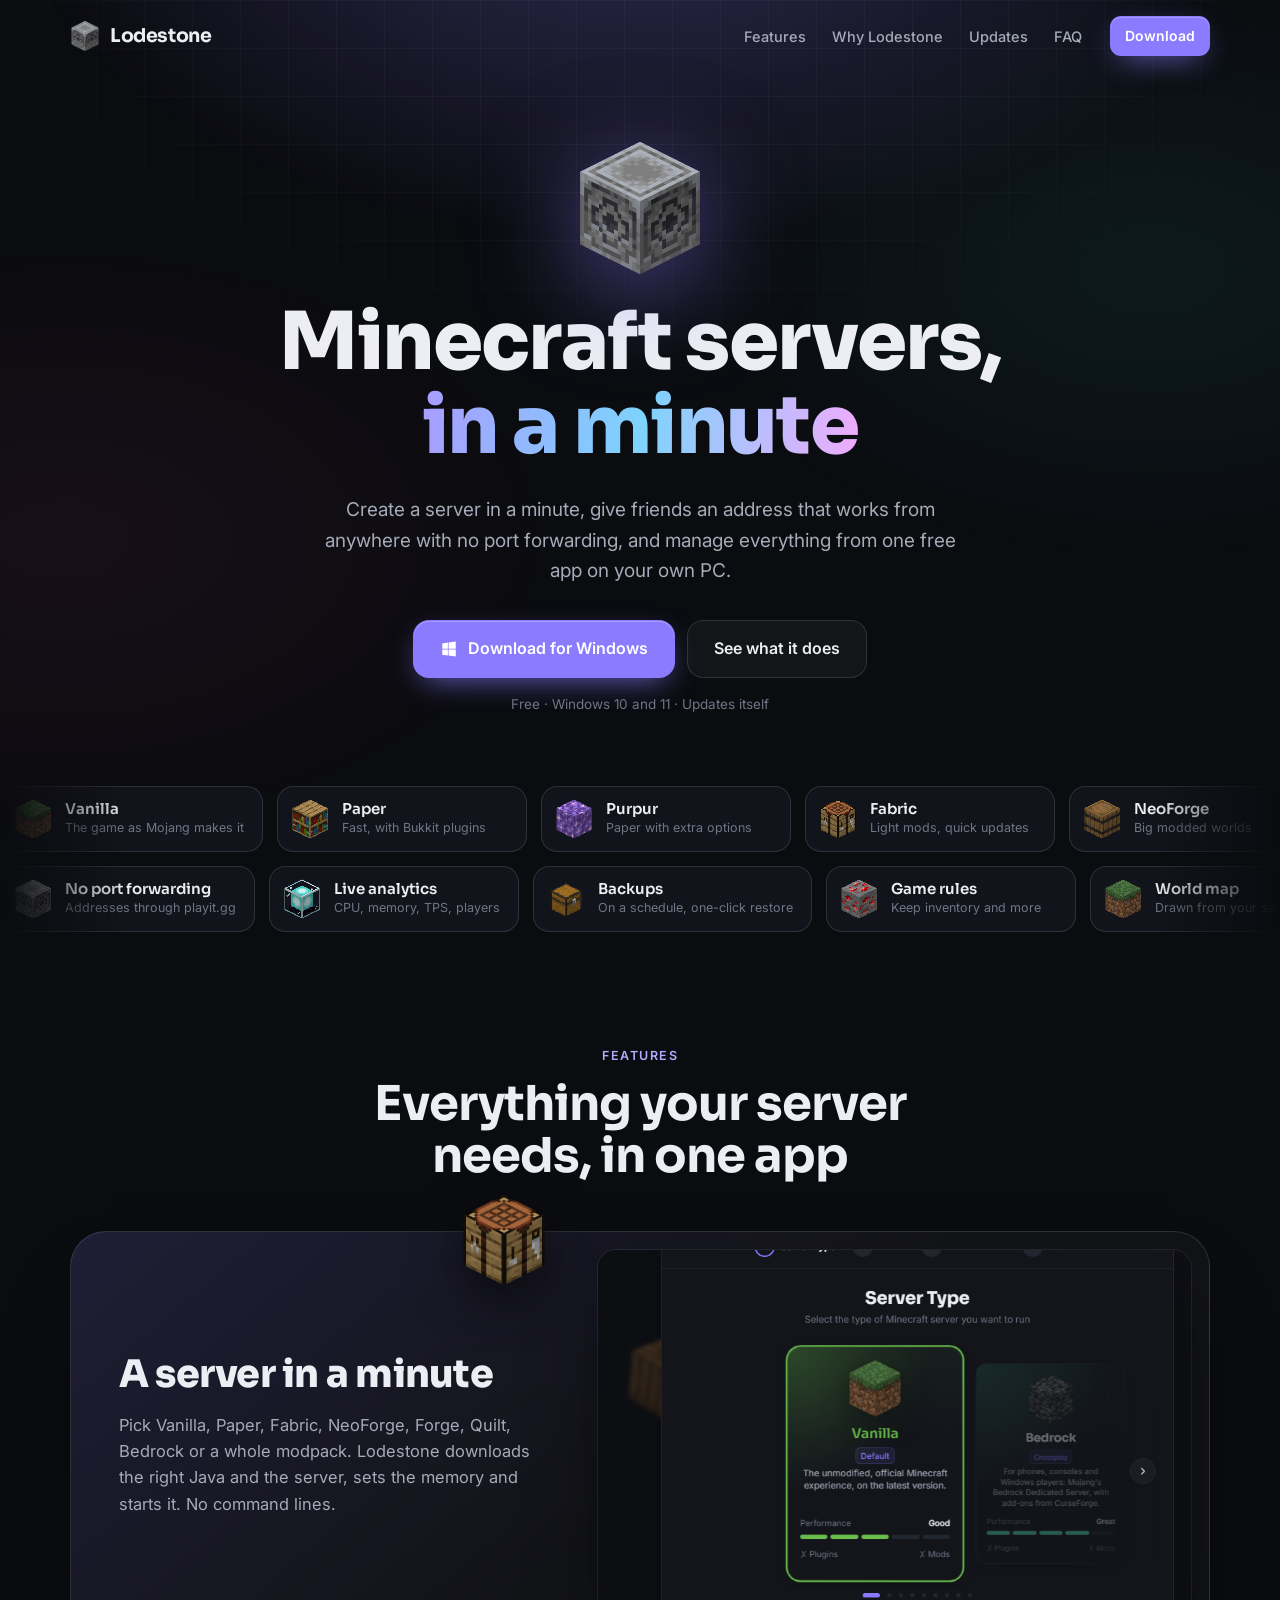
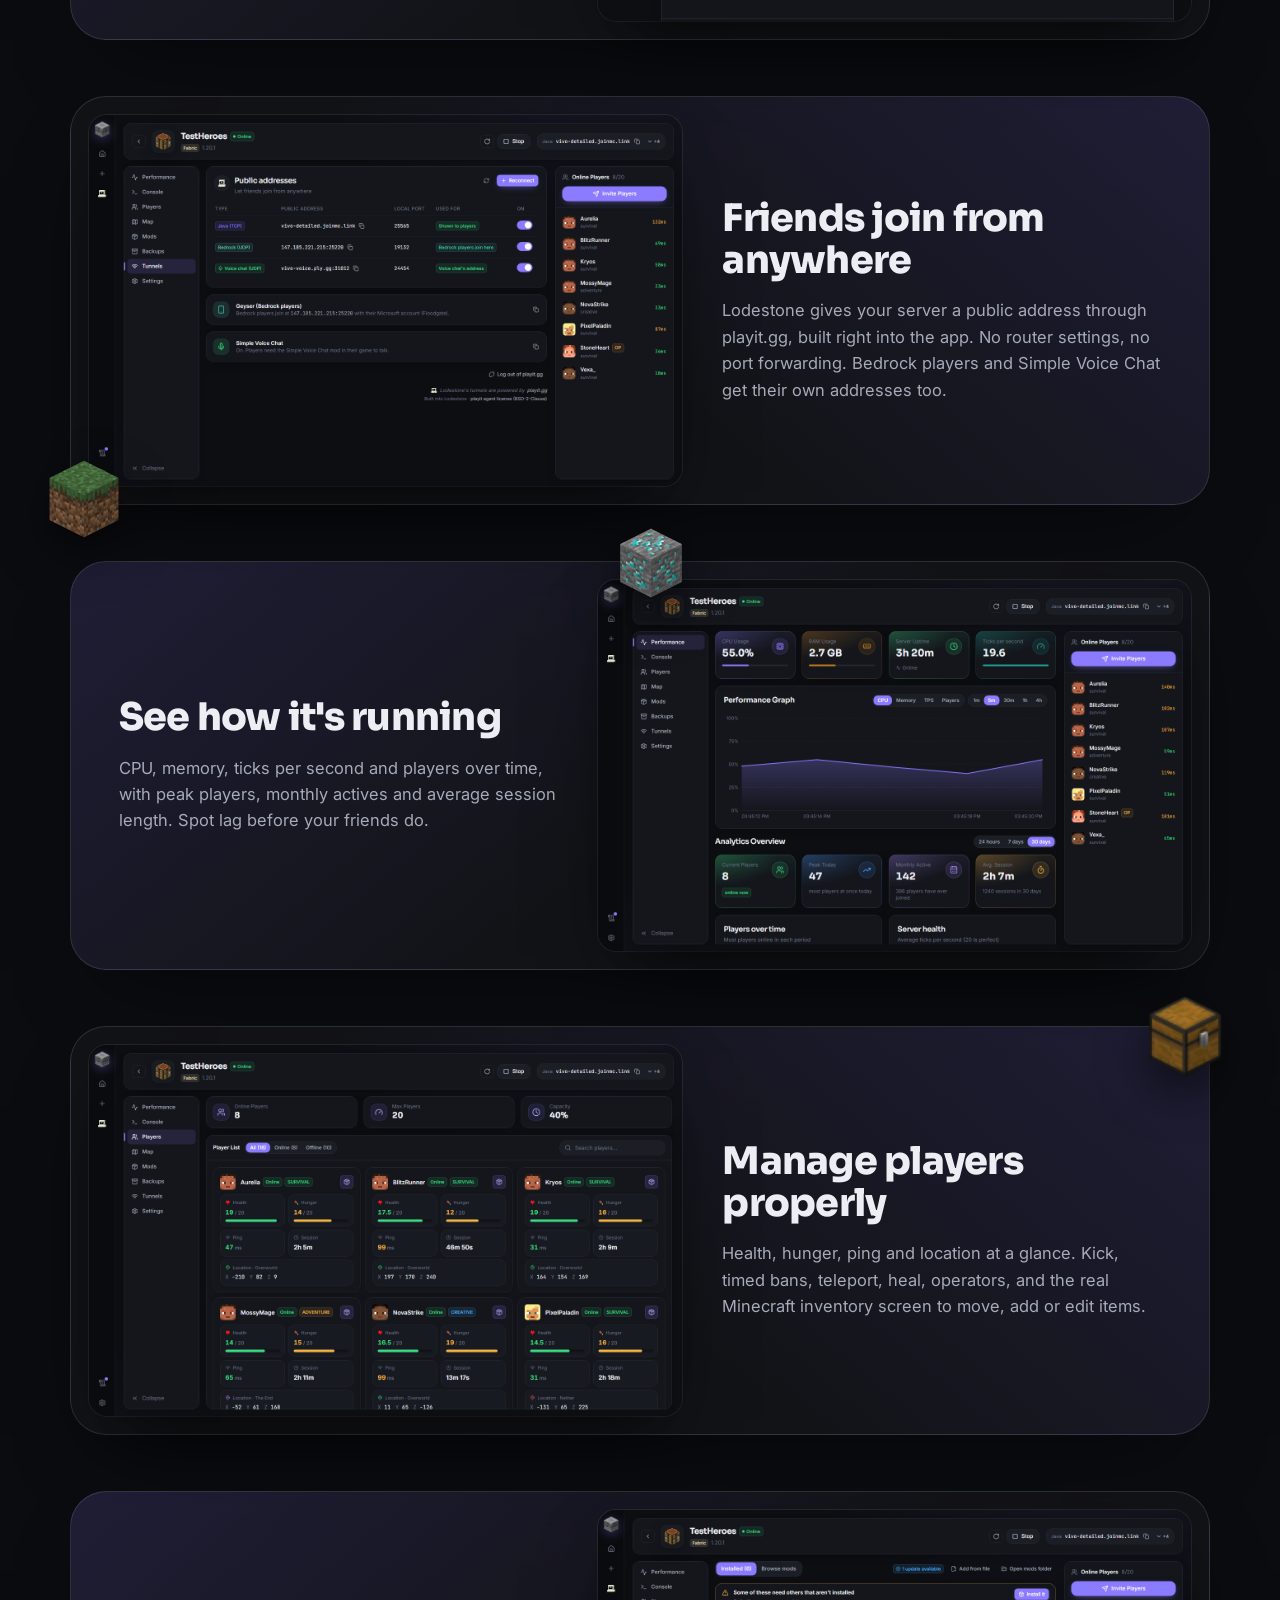
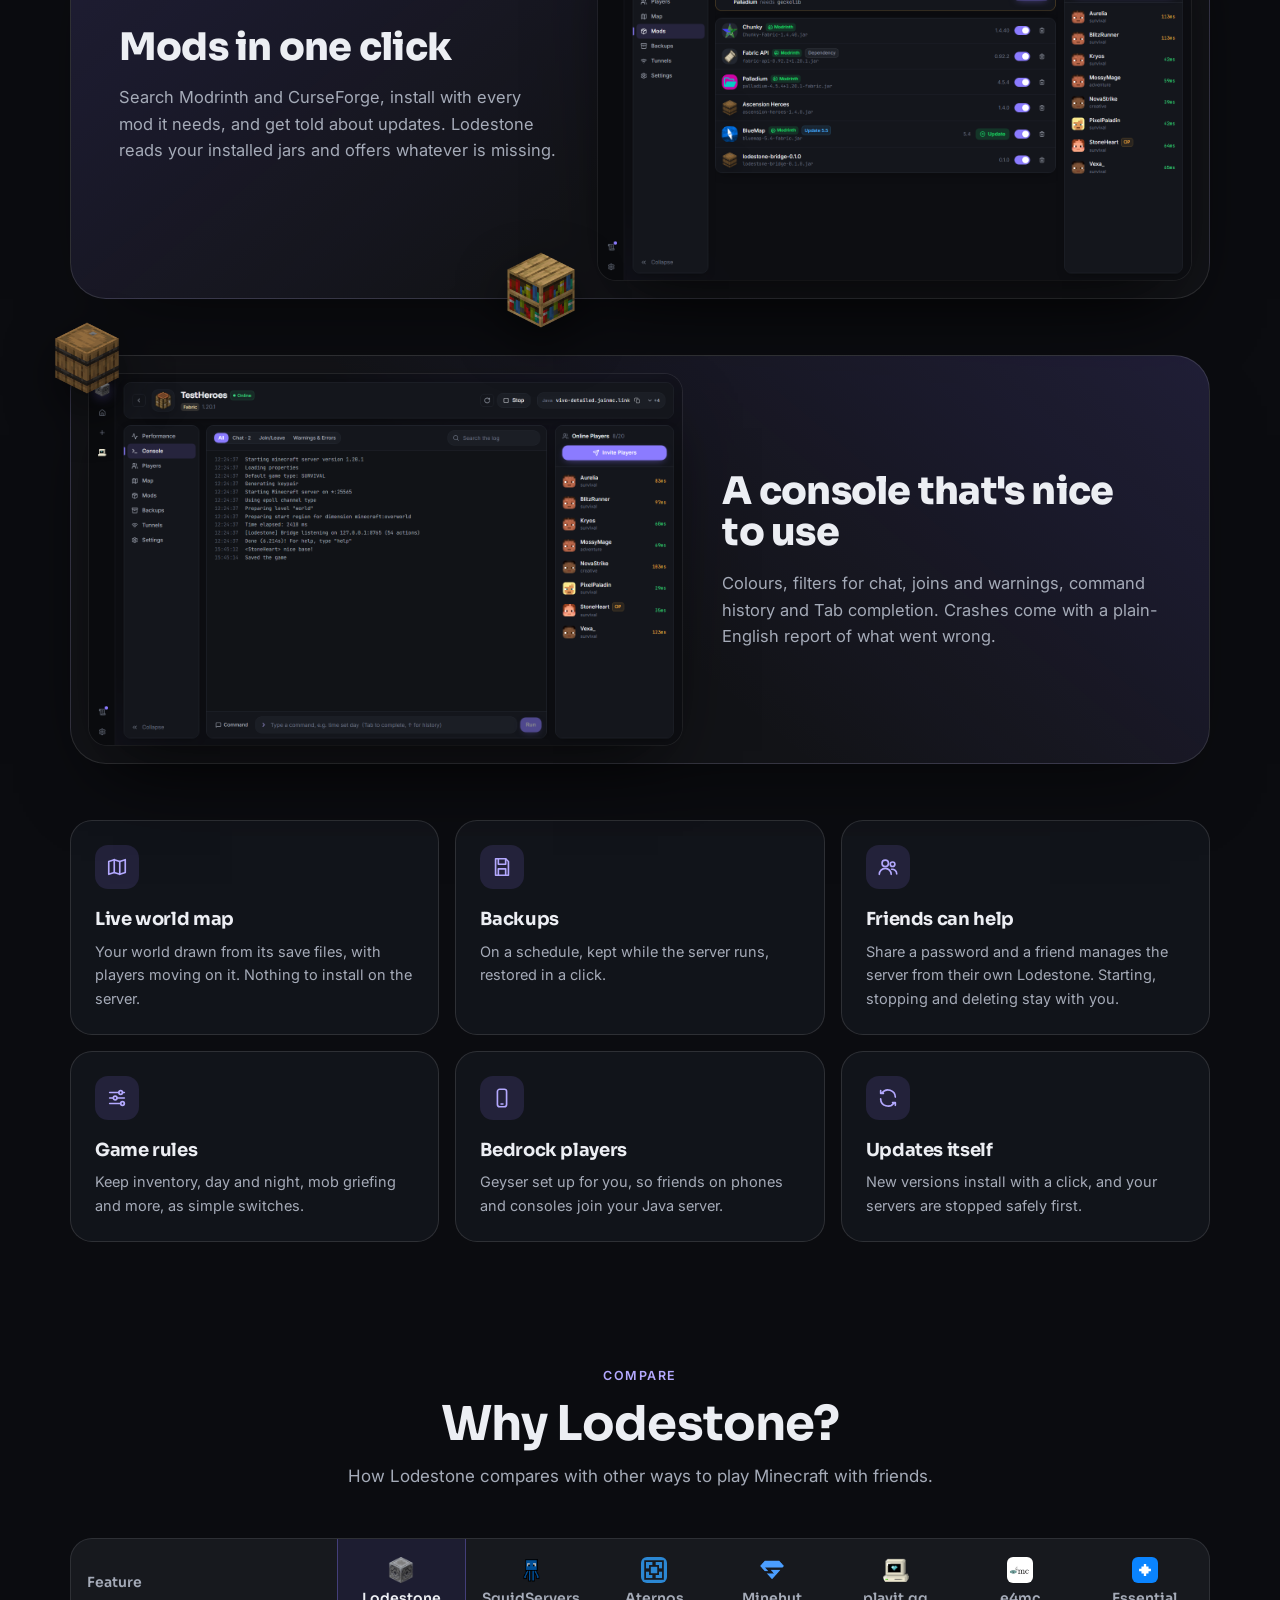
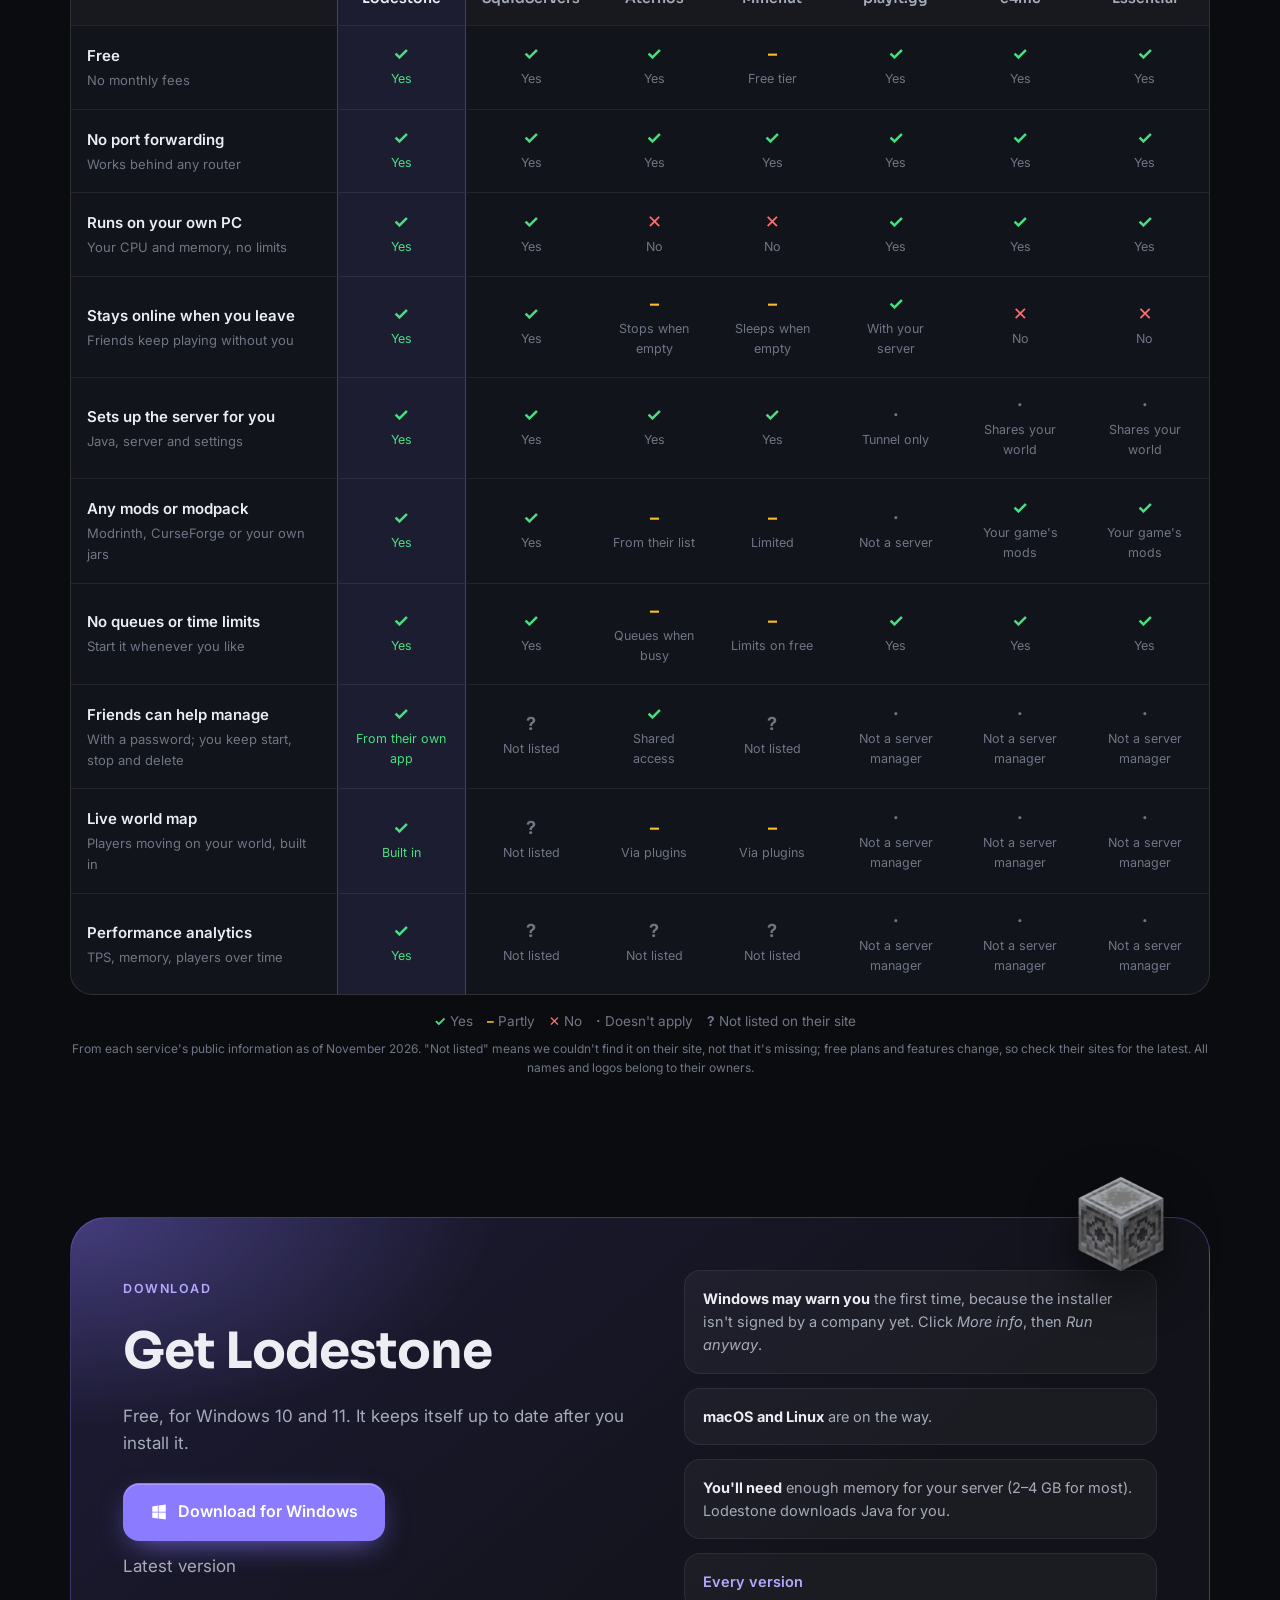
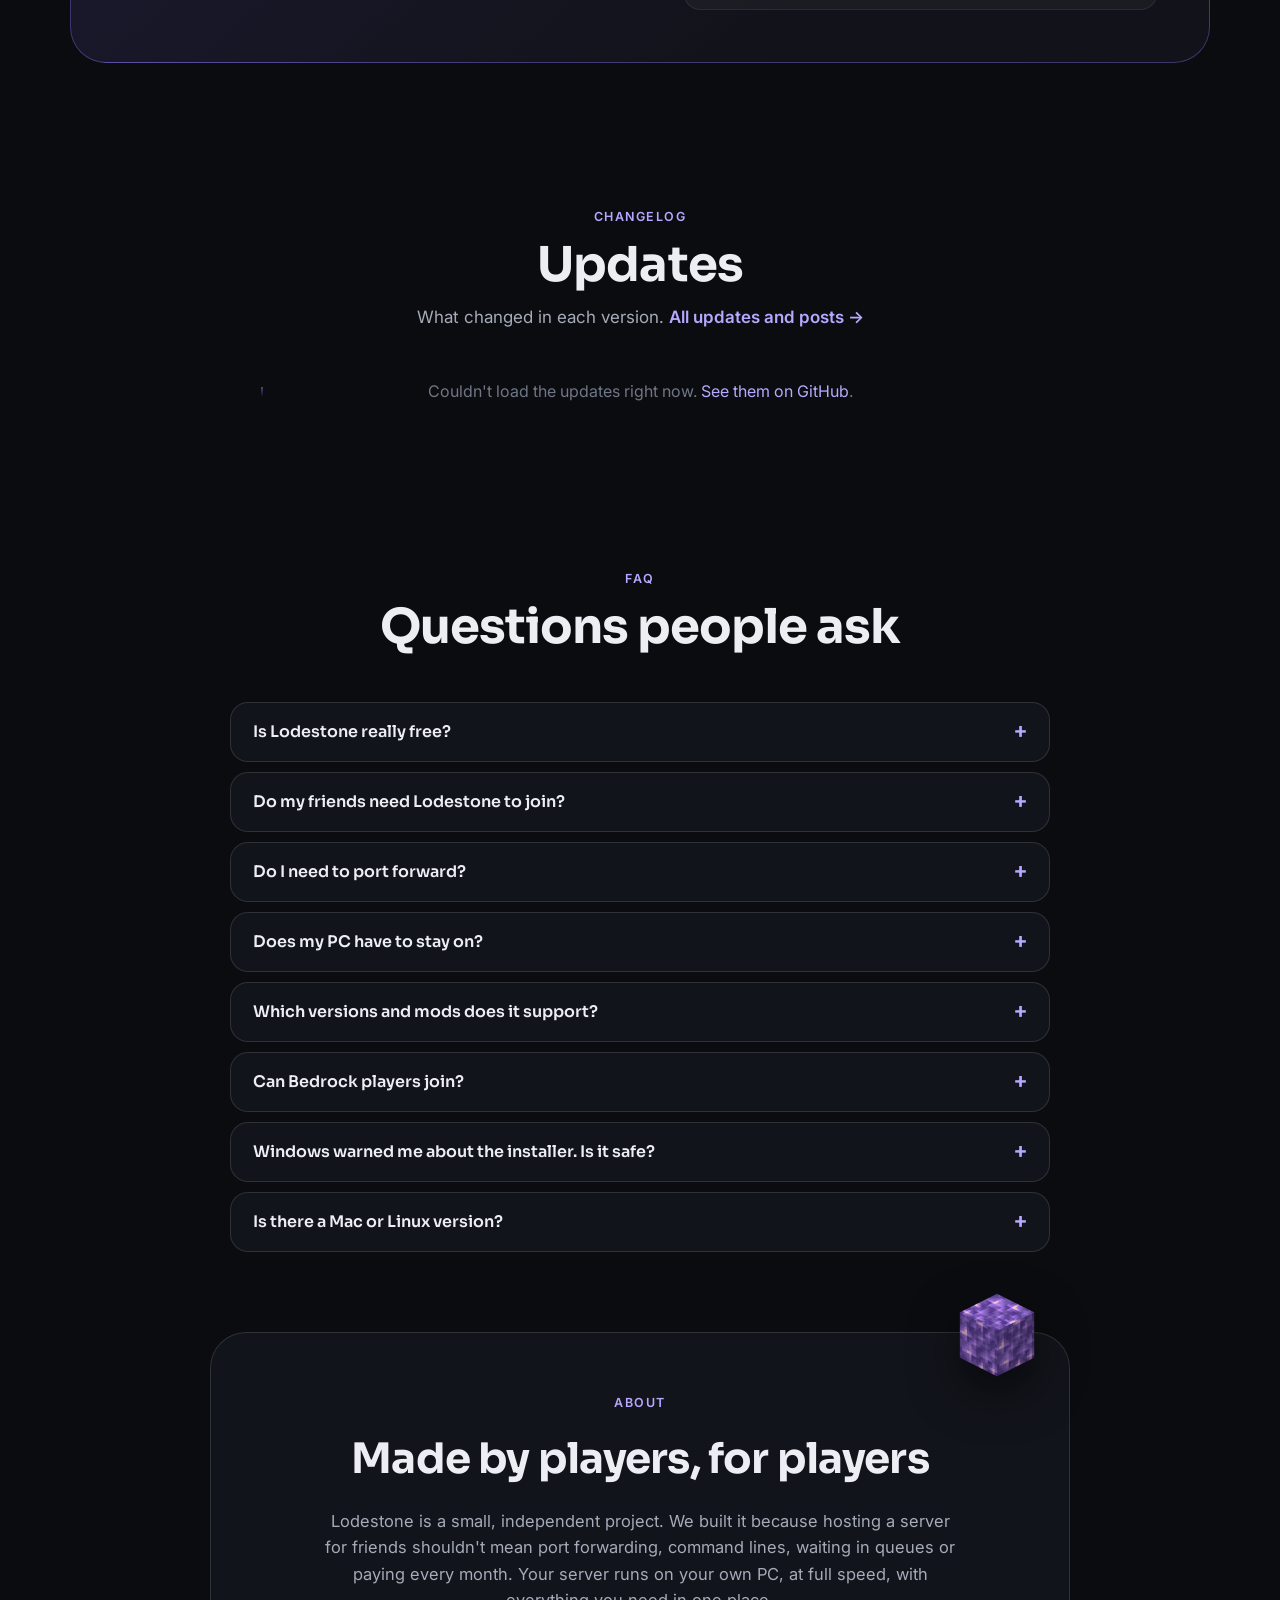
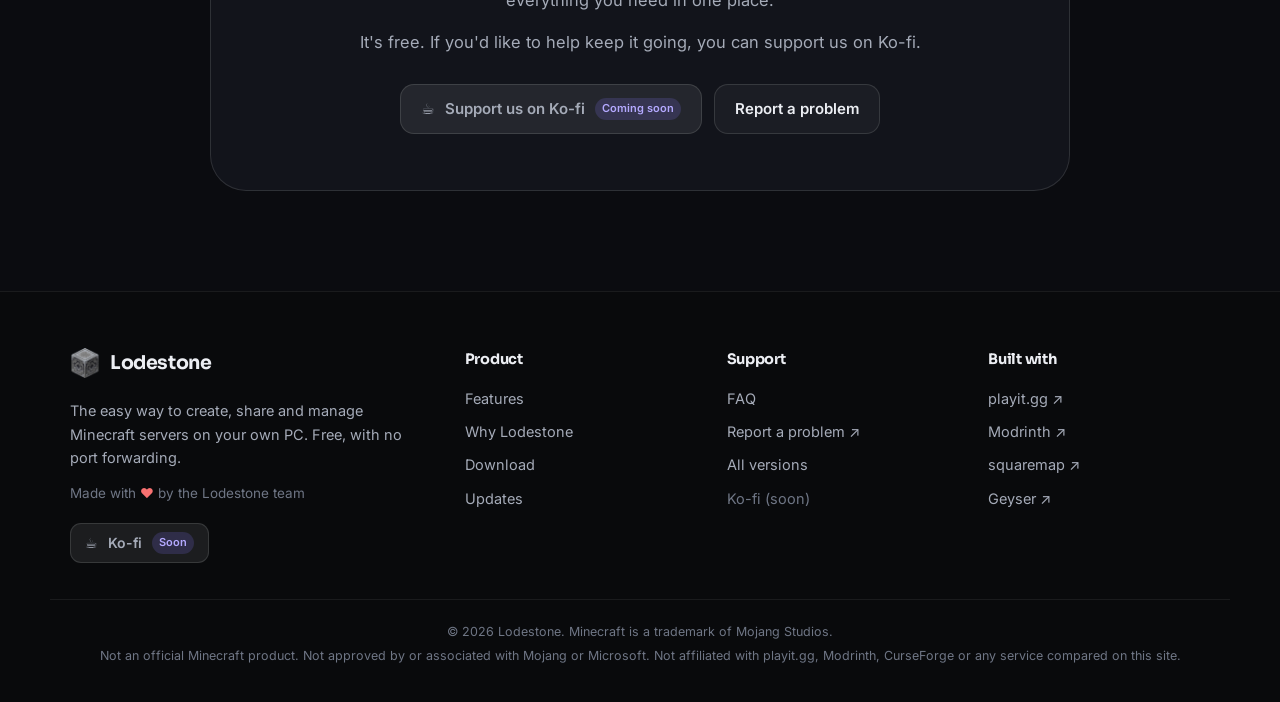
==== commit c4f79b45: "Website: the basics first in the comparison, three strengths after; no GitHub button" ====
--- a/index.html
+++ b/index.html
@@ -232,7 +232,6 @@
         <p class="made">Made with <span class="heart">♥</span> by the Lodestone team</p>
         <div class="foot-actions">
           <a class="btn btn-kofi btn-sm kofi-link" href="#" aria-disabled="true"><span class="cup">☕</span> Ko-fi <span class="soon">Soon</span></a>
-          <a class="icon-link" href="https://github.com/SparkFruit/lodestone-releases" aria-label="Lodestone on GitHub"><svg viewBox="0 0 24 24" aria-hidden="true"><path d="M12 .5a12 12 0 0 0-3.8 23.4c.6.1.8-.3.8-.6v-2.2c-3.3.7-4-1.4-4-1.4-.6-1.4-1.4-1.8-1.4-1.8-1-.7.1-.7.1-.7 1.2.1 1.8 1.2 1.8 1.2 1 1.8 2.8 1.3 3.5 1 .1-.8.4-1.3.7-1.6-2.7-.3-5.5-1.3-5.5-5.9 0-1.3.5-2.4 1.2-3.2-.1-.3-.5-1.5.1-3.2 0 0 1-.3 3.3 1.2a11.5 11.5 0 0 1 6 0C17.3 4.7 18.3 5 18.3 5c.7 1.7.2 2.9.1 3.2.8.8 1.2 1.9 1.2 3.2 0 4.6-2.8 5.6-5.5 5.9.4.4.8 1.1.8 2.2v3.3c0 .3.2.7.8.6A12 12 0 0 0 12 .5Z"/></svg></a>
         </div>
       </div>
       <div class="foot-col">
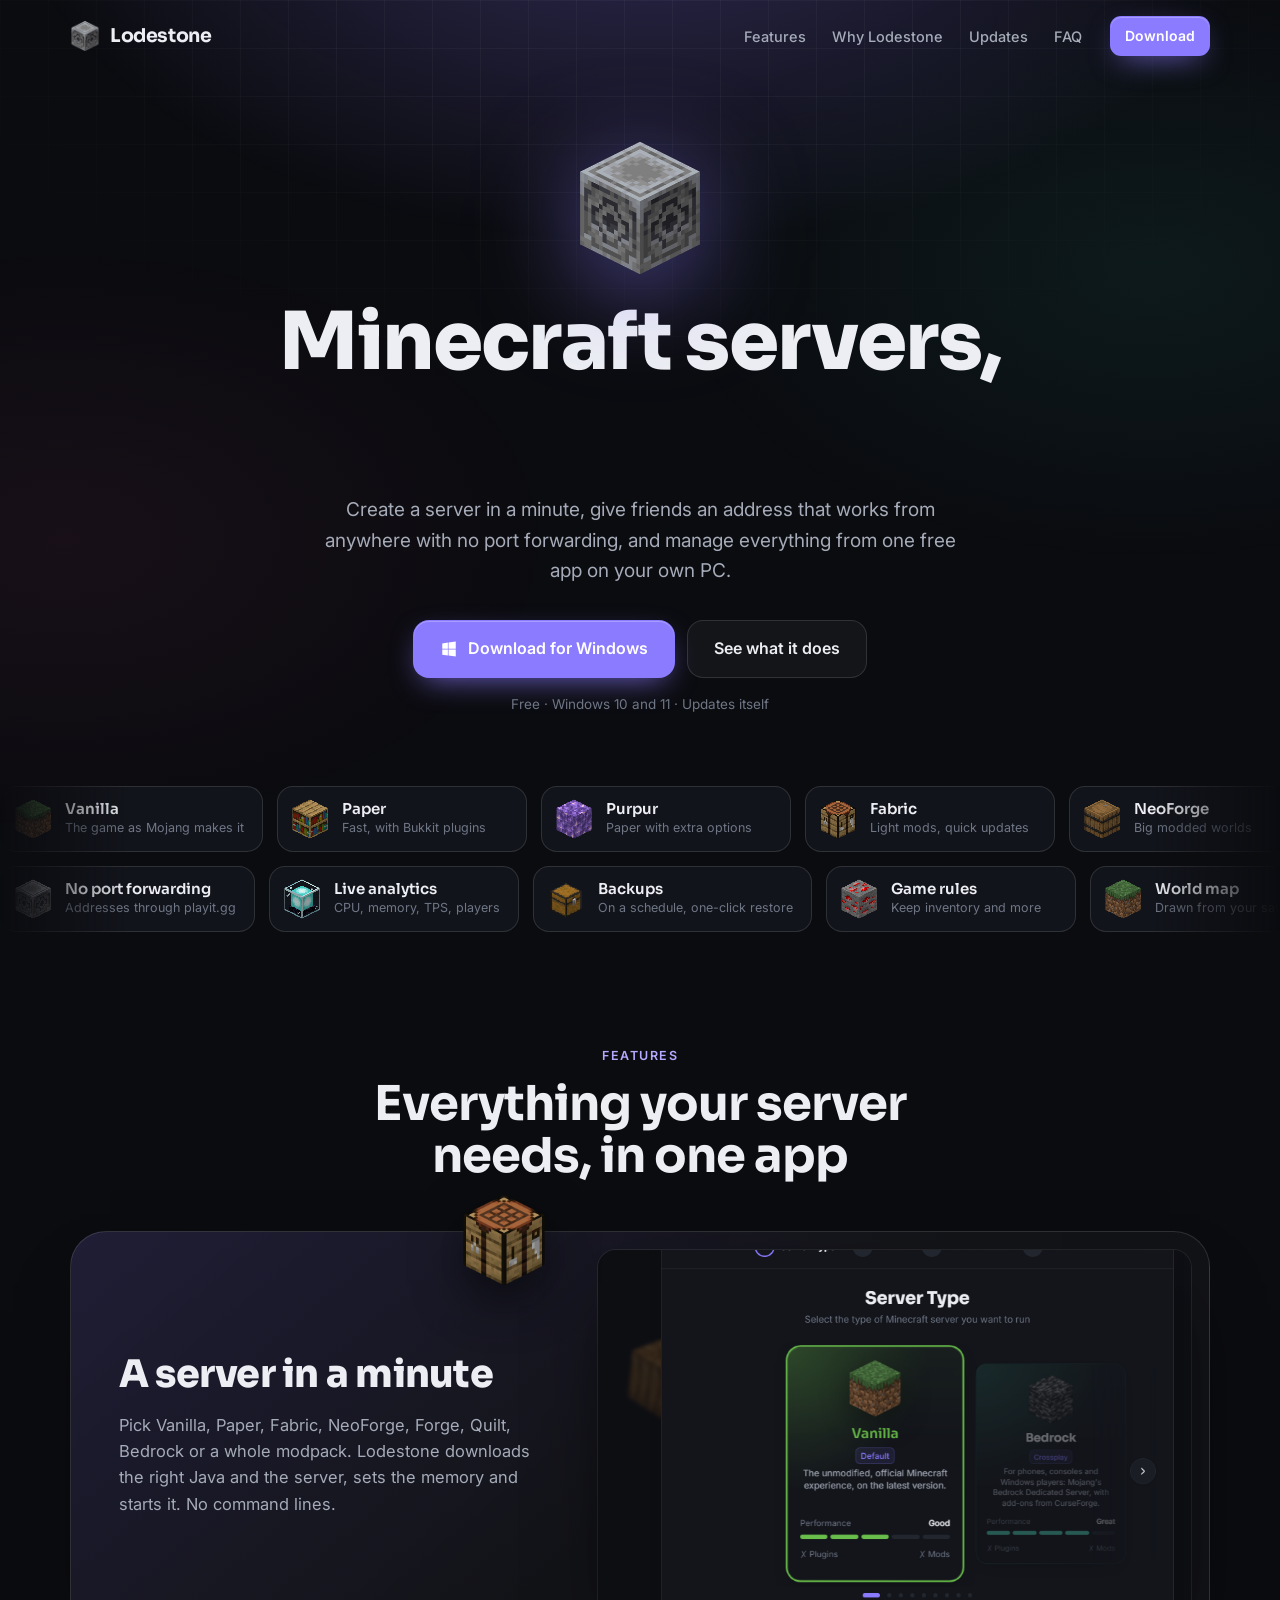
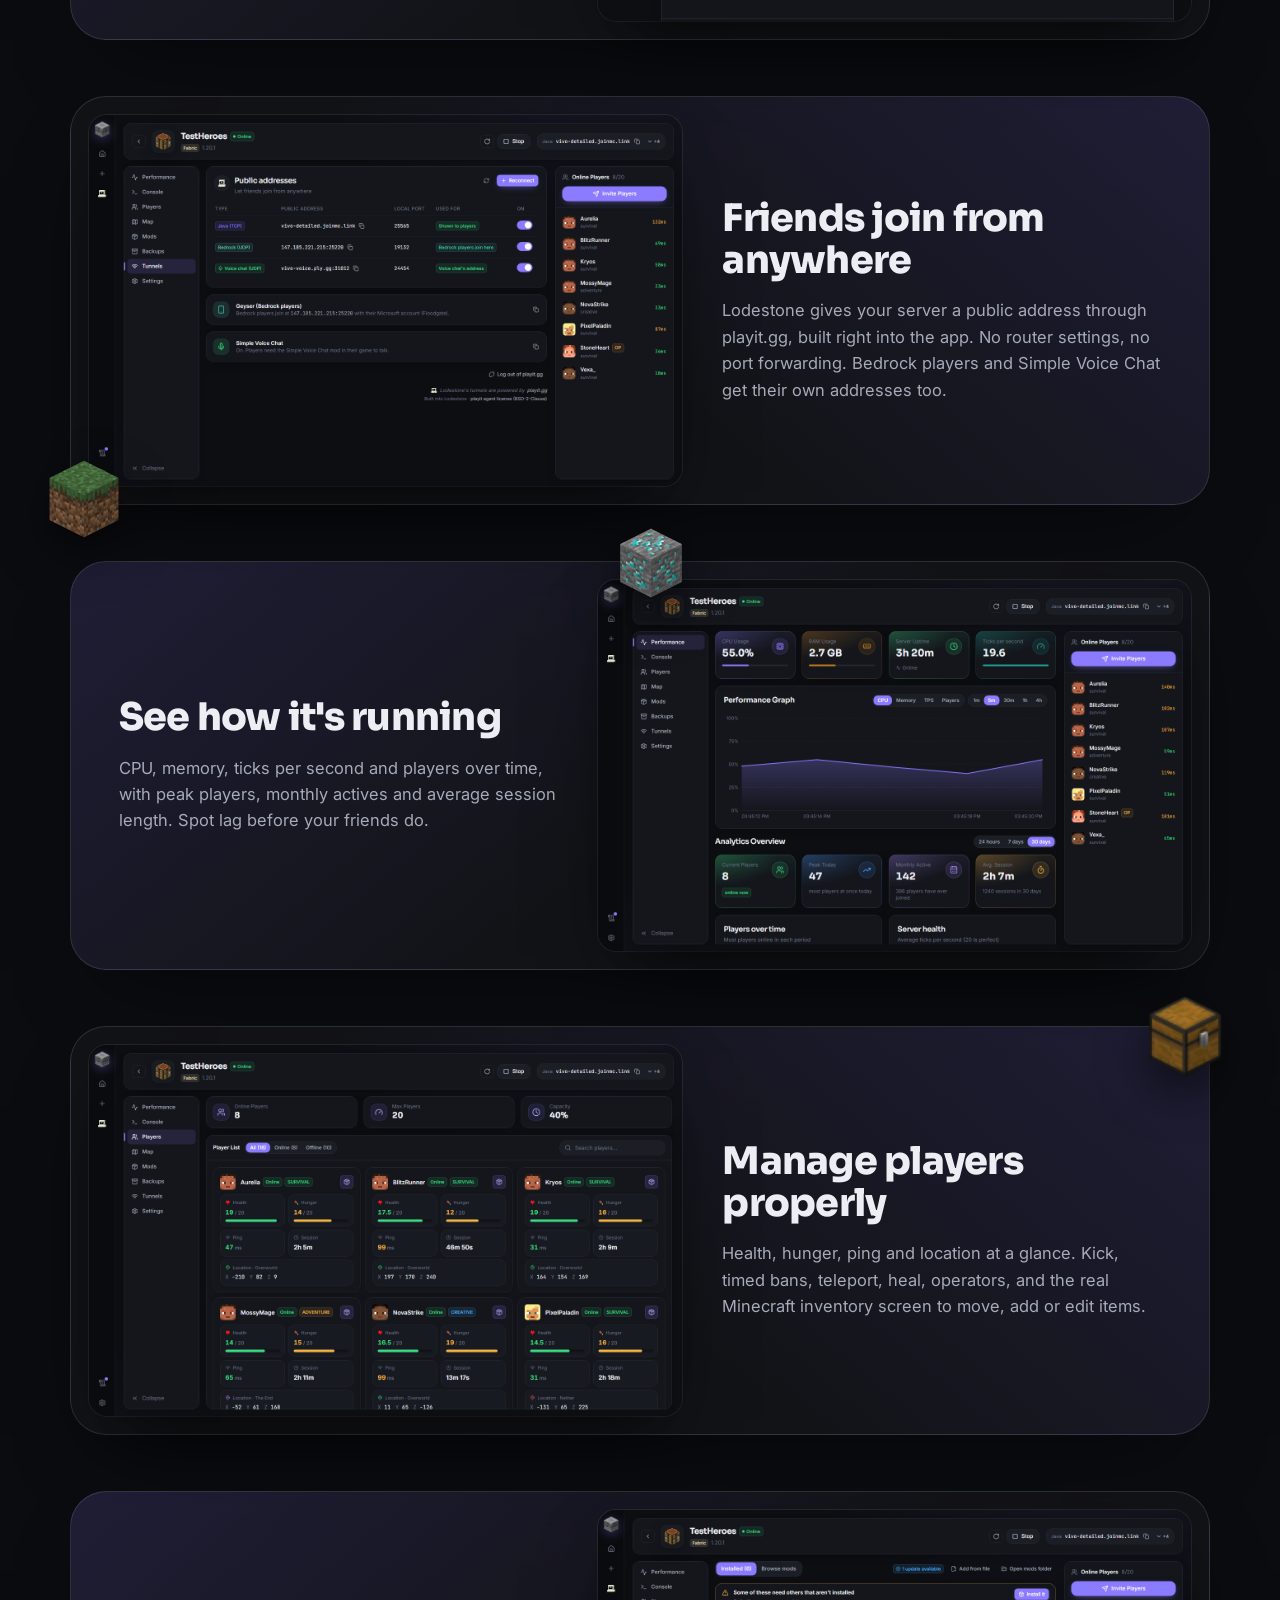
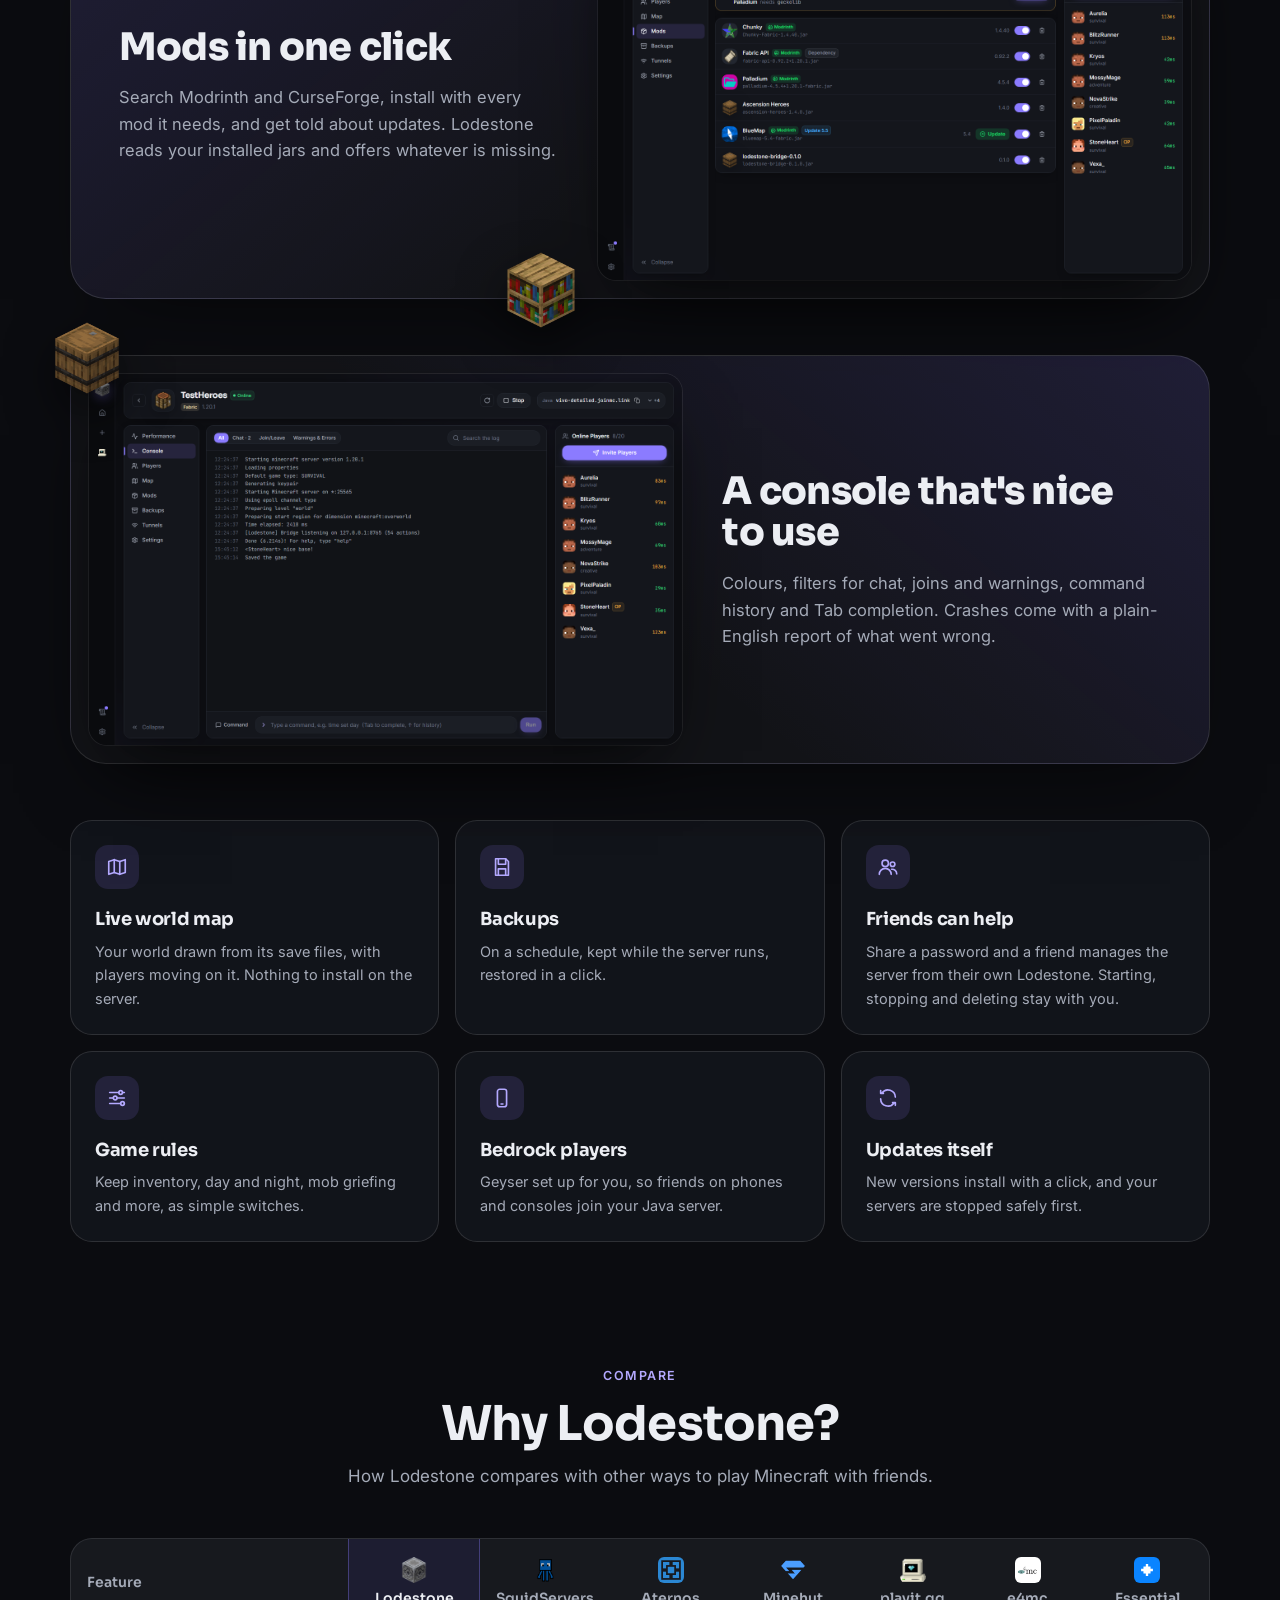
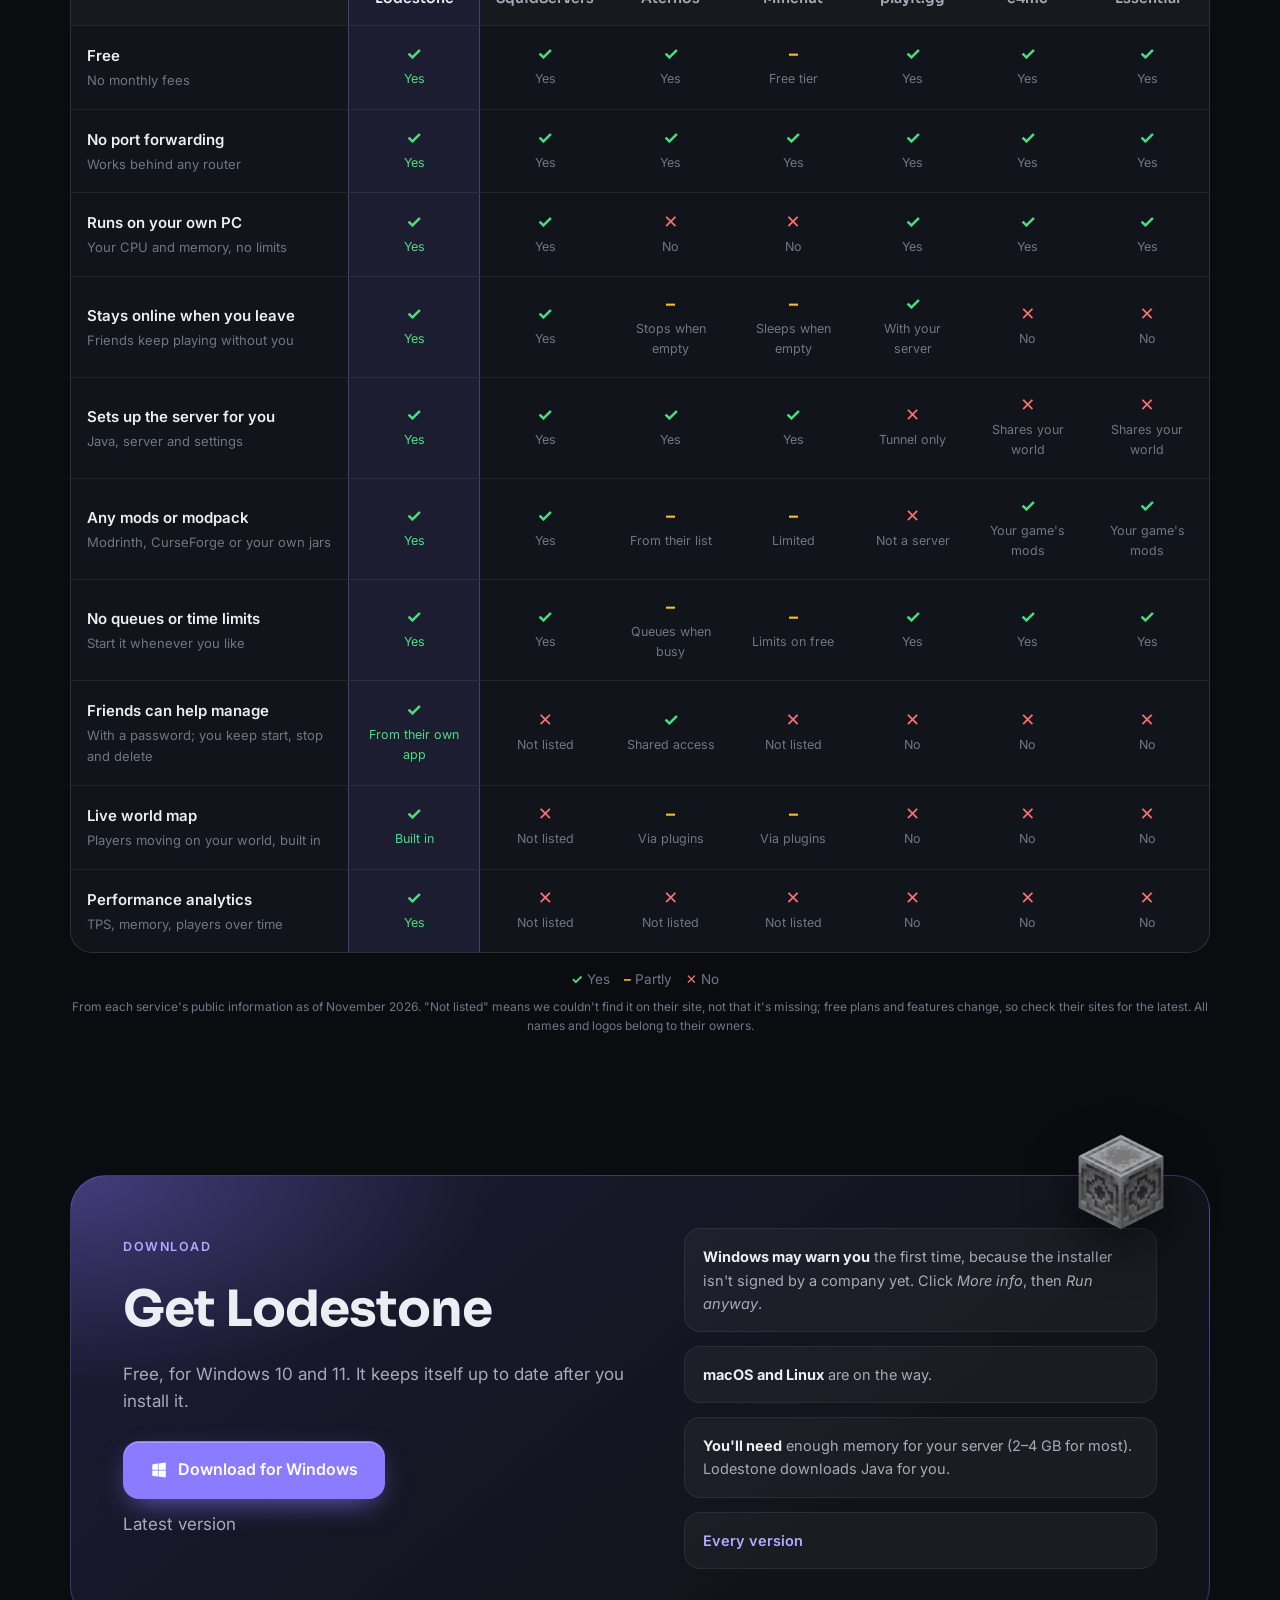
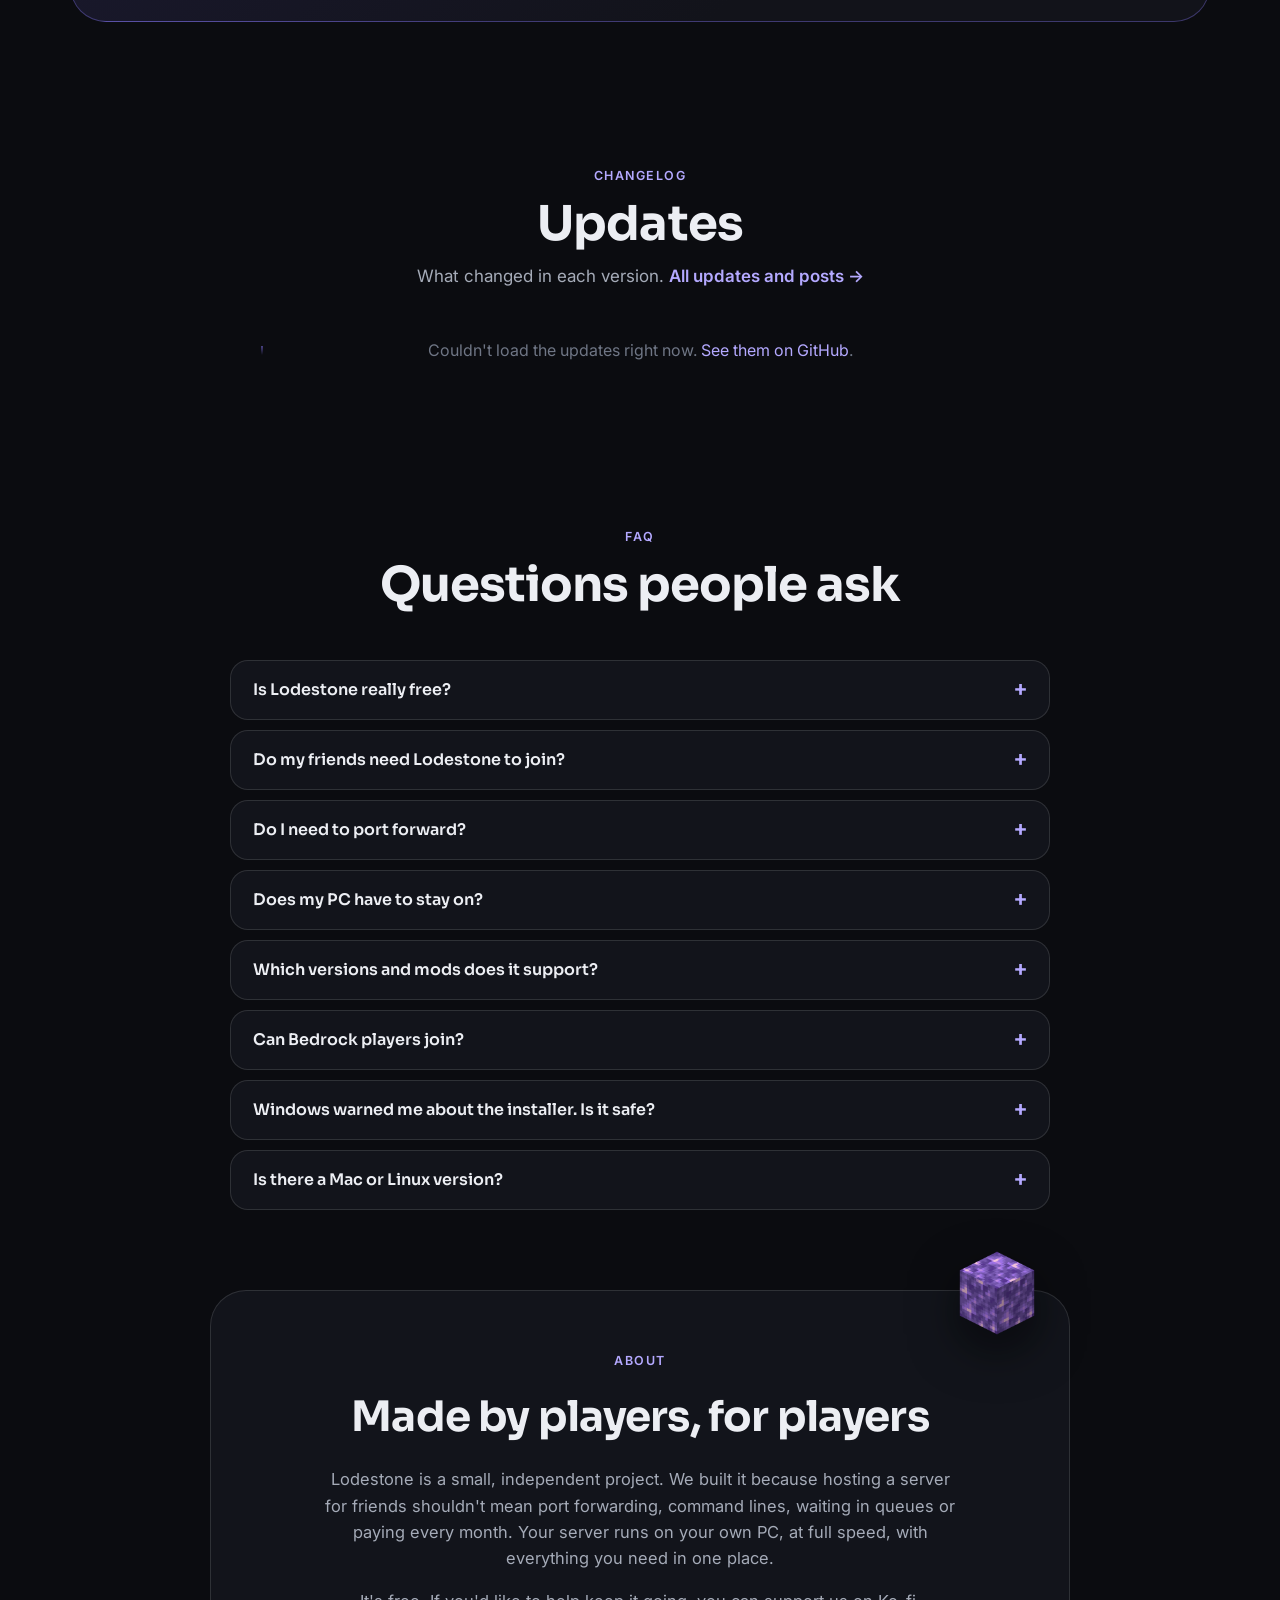
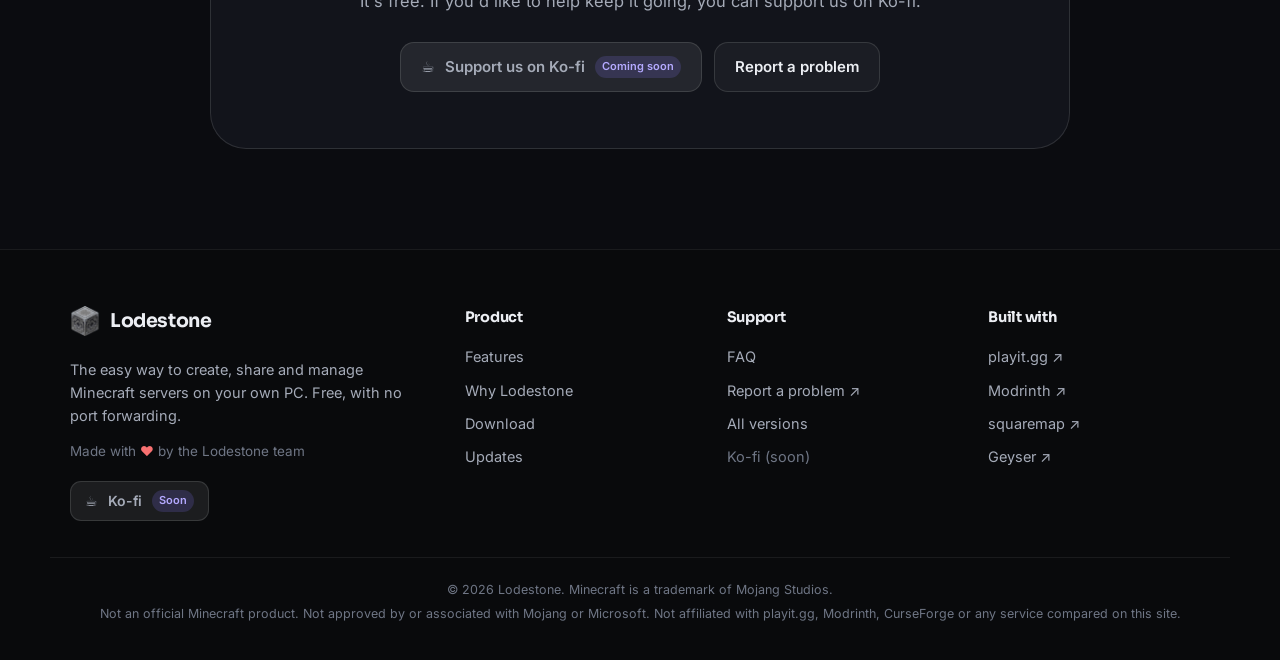
==== commit 88c7610a: "Website: clearer crosses in the comparison" ====
--- a/index.html
+++ b/index.html
@@ -151,7 +151,7 @@
           <tbody id="compare-body"></tbody>
         </table>
       </div>
-      <p class="legend"><span class="yes">✓</span> Yes <span class="part">–</span> Partly <span class="no">✕</span> No <span class="na">·</span> Doesn't apply <span class="na">?</span> Not listed on their site</p>
+      <p class="legend"><span class="yes">✓</span> Yes <span class="part">–</span> Partly <span class="no">✕</span> No</p>
       <p class="legend small">From each service's public information as of November 2026. "Not listed" means we couldn't find it on their site, not that it's missing; free plans and features change, so check their sites for the latest. All names and logos belong to their owners.</p>
     </section>
 
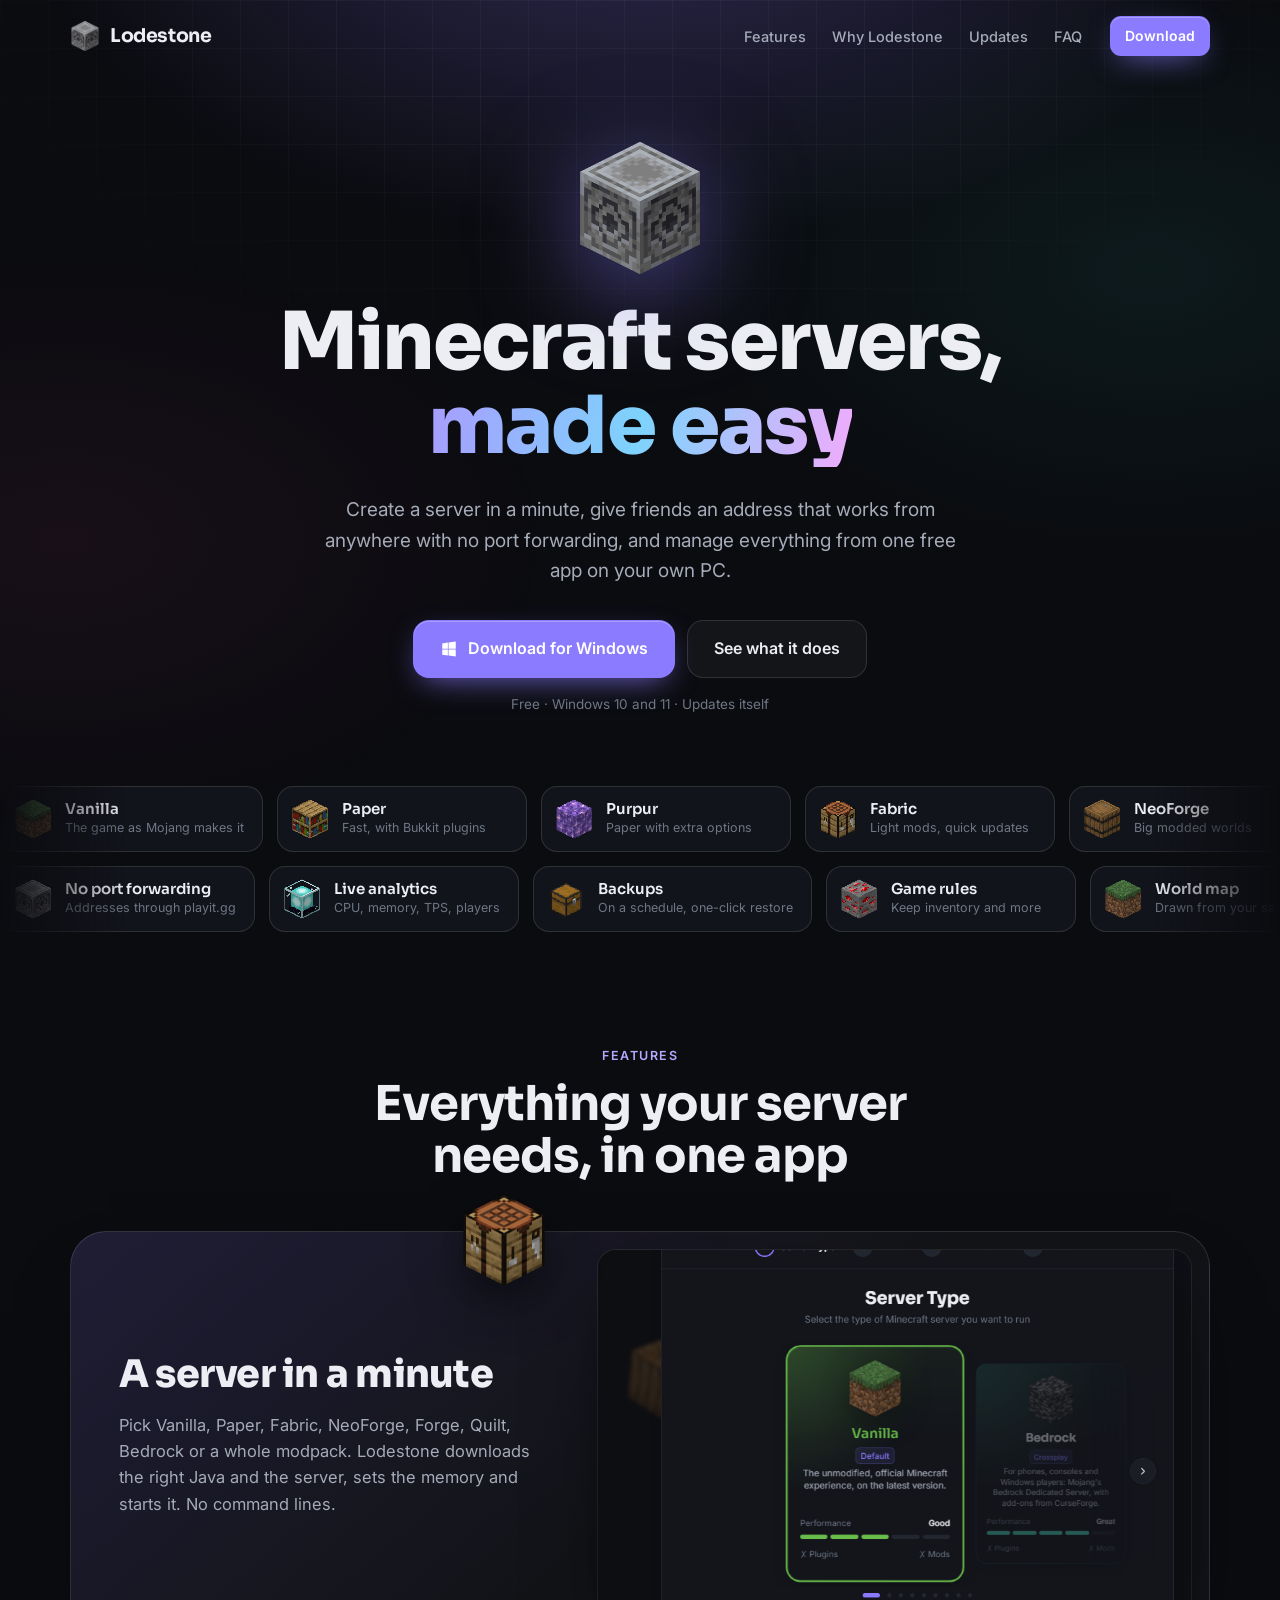
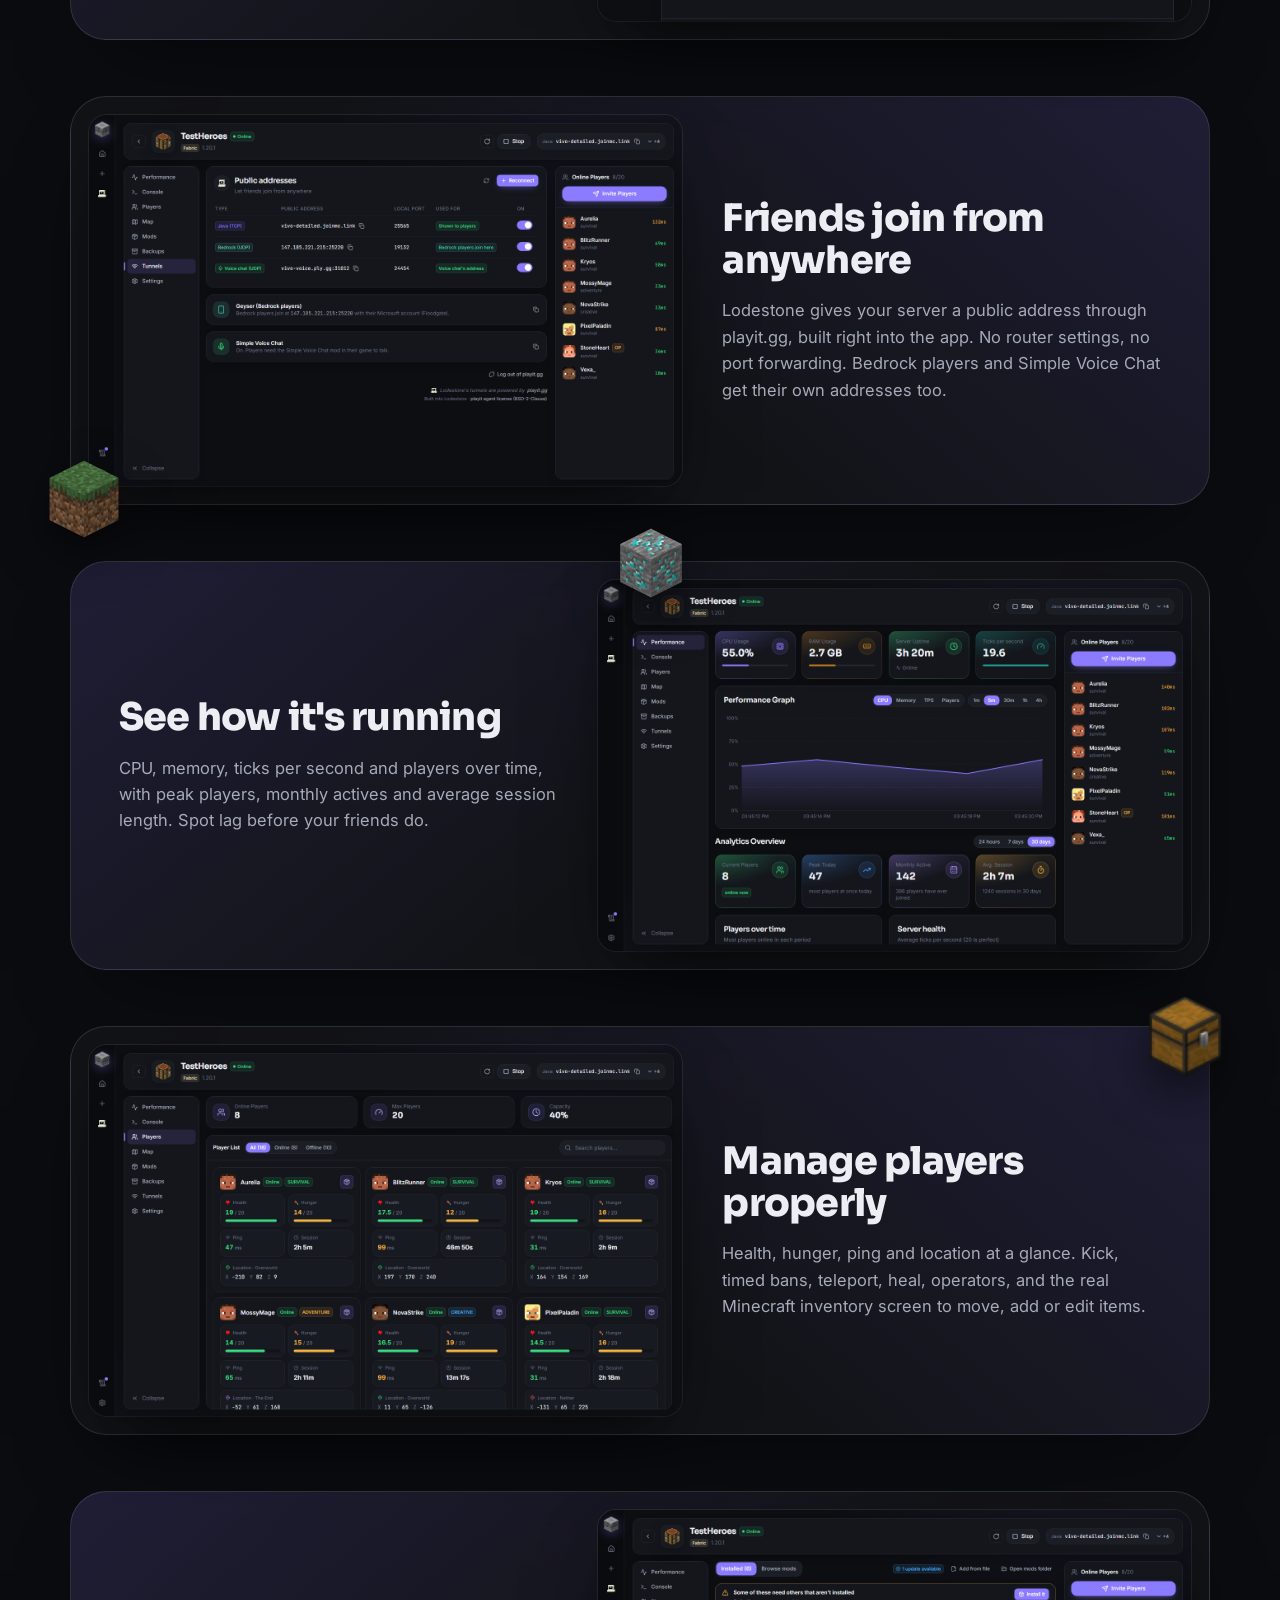
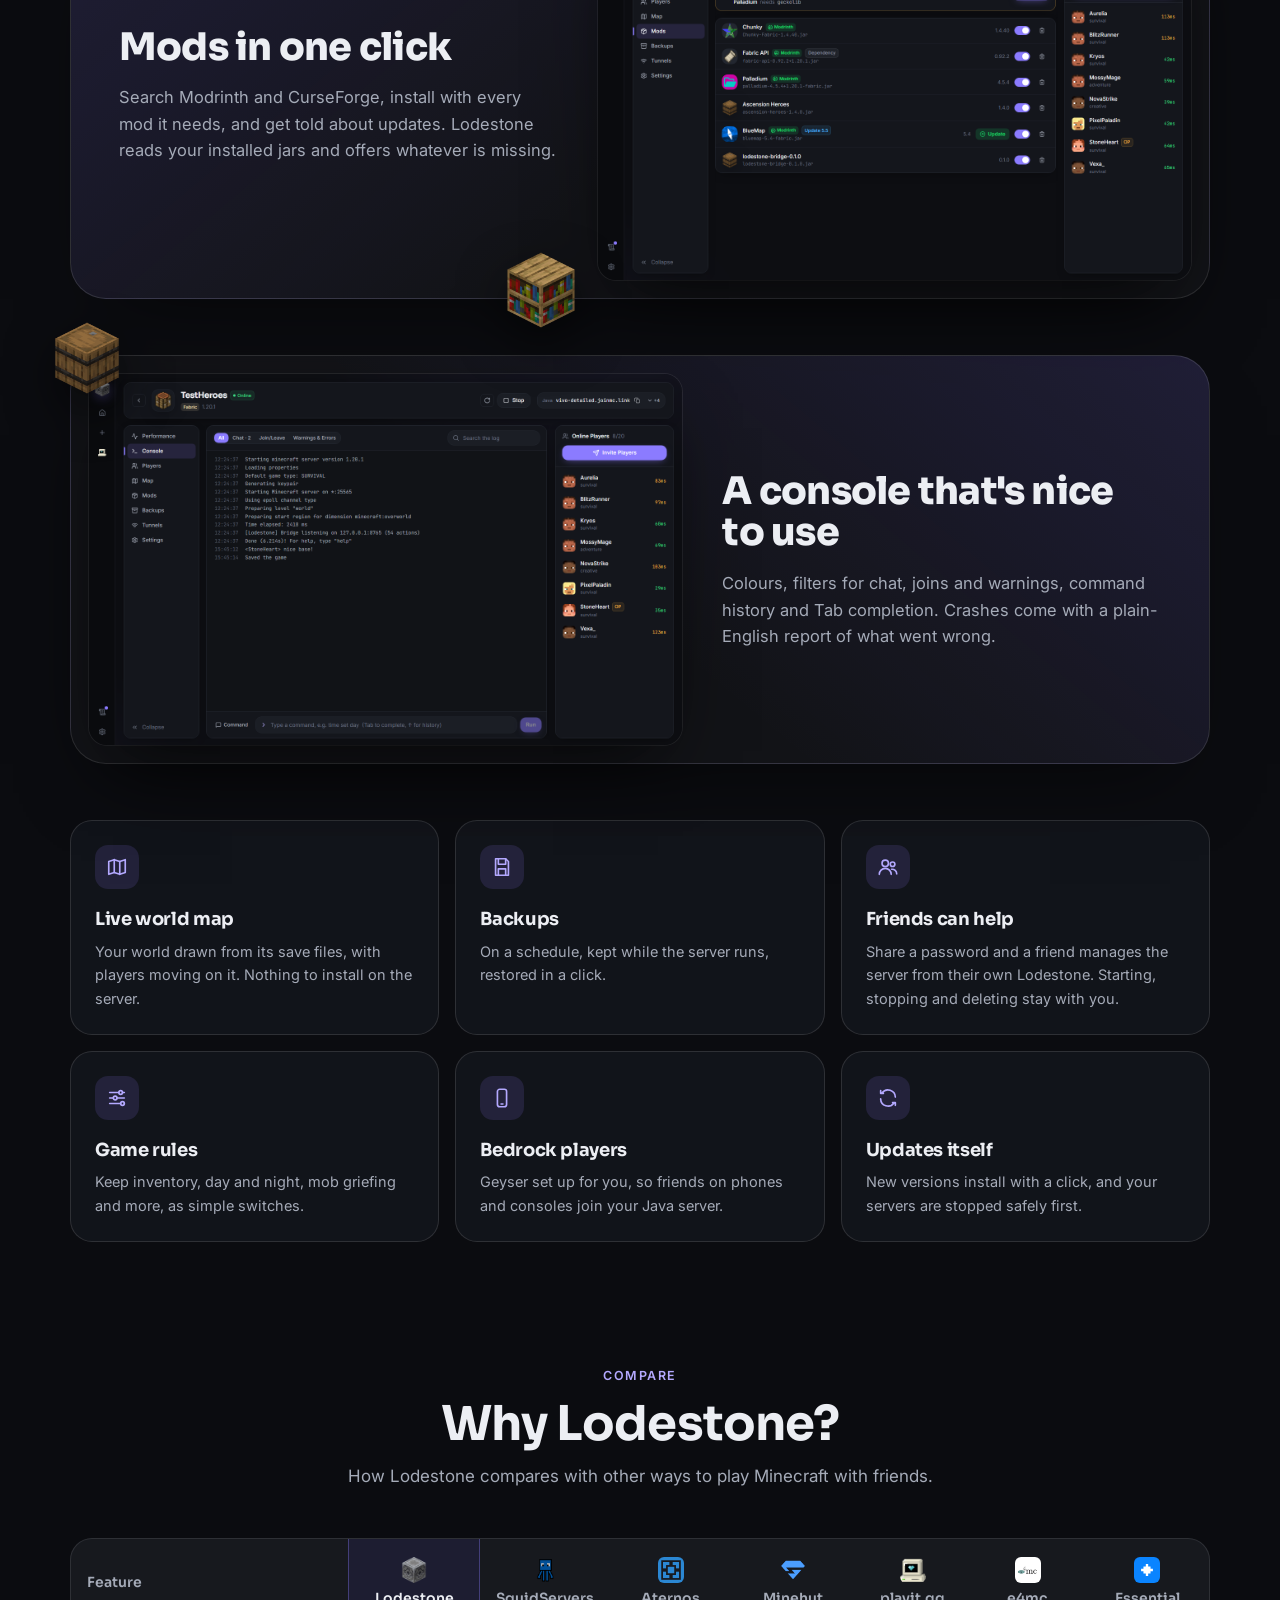
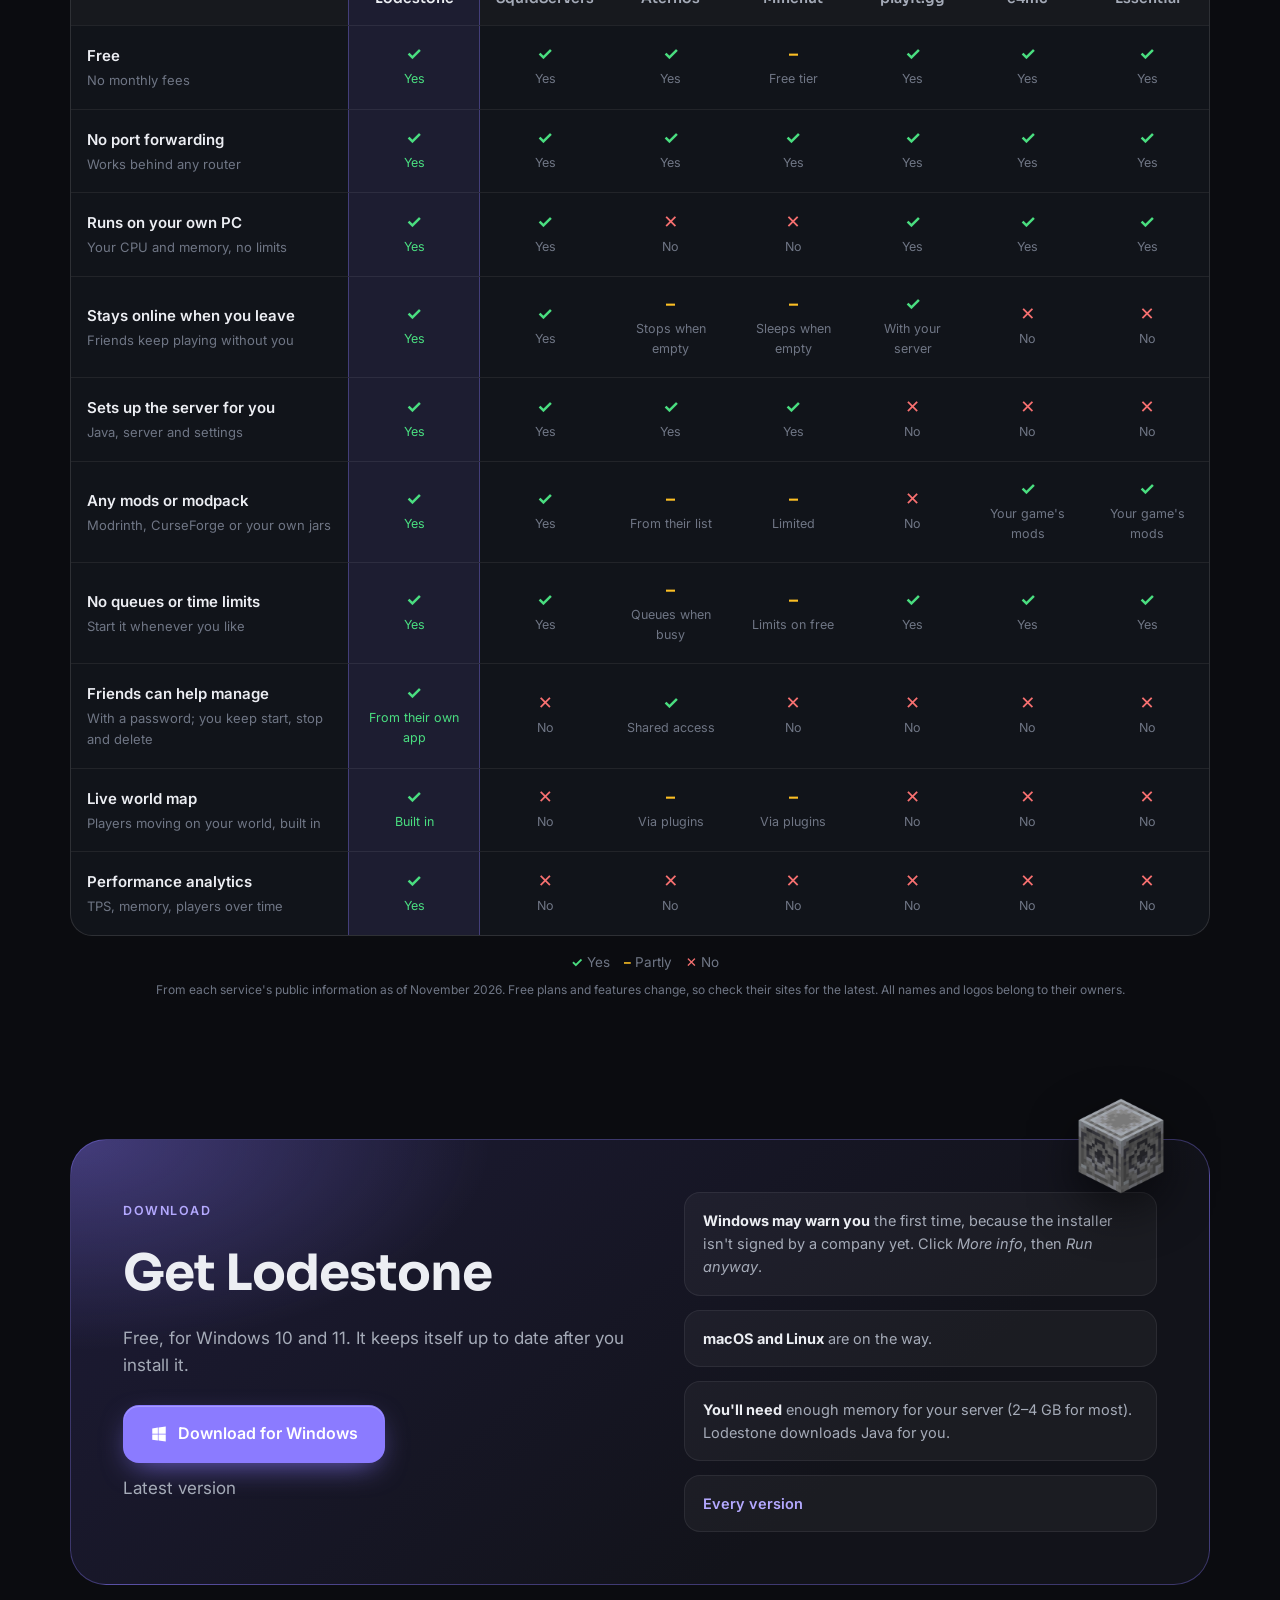
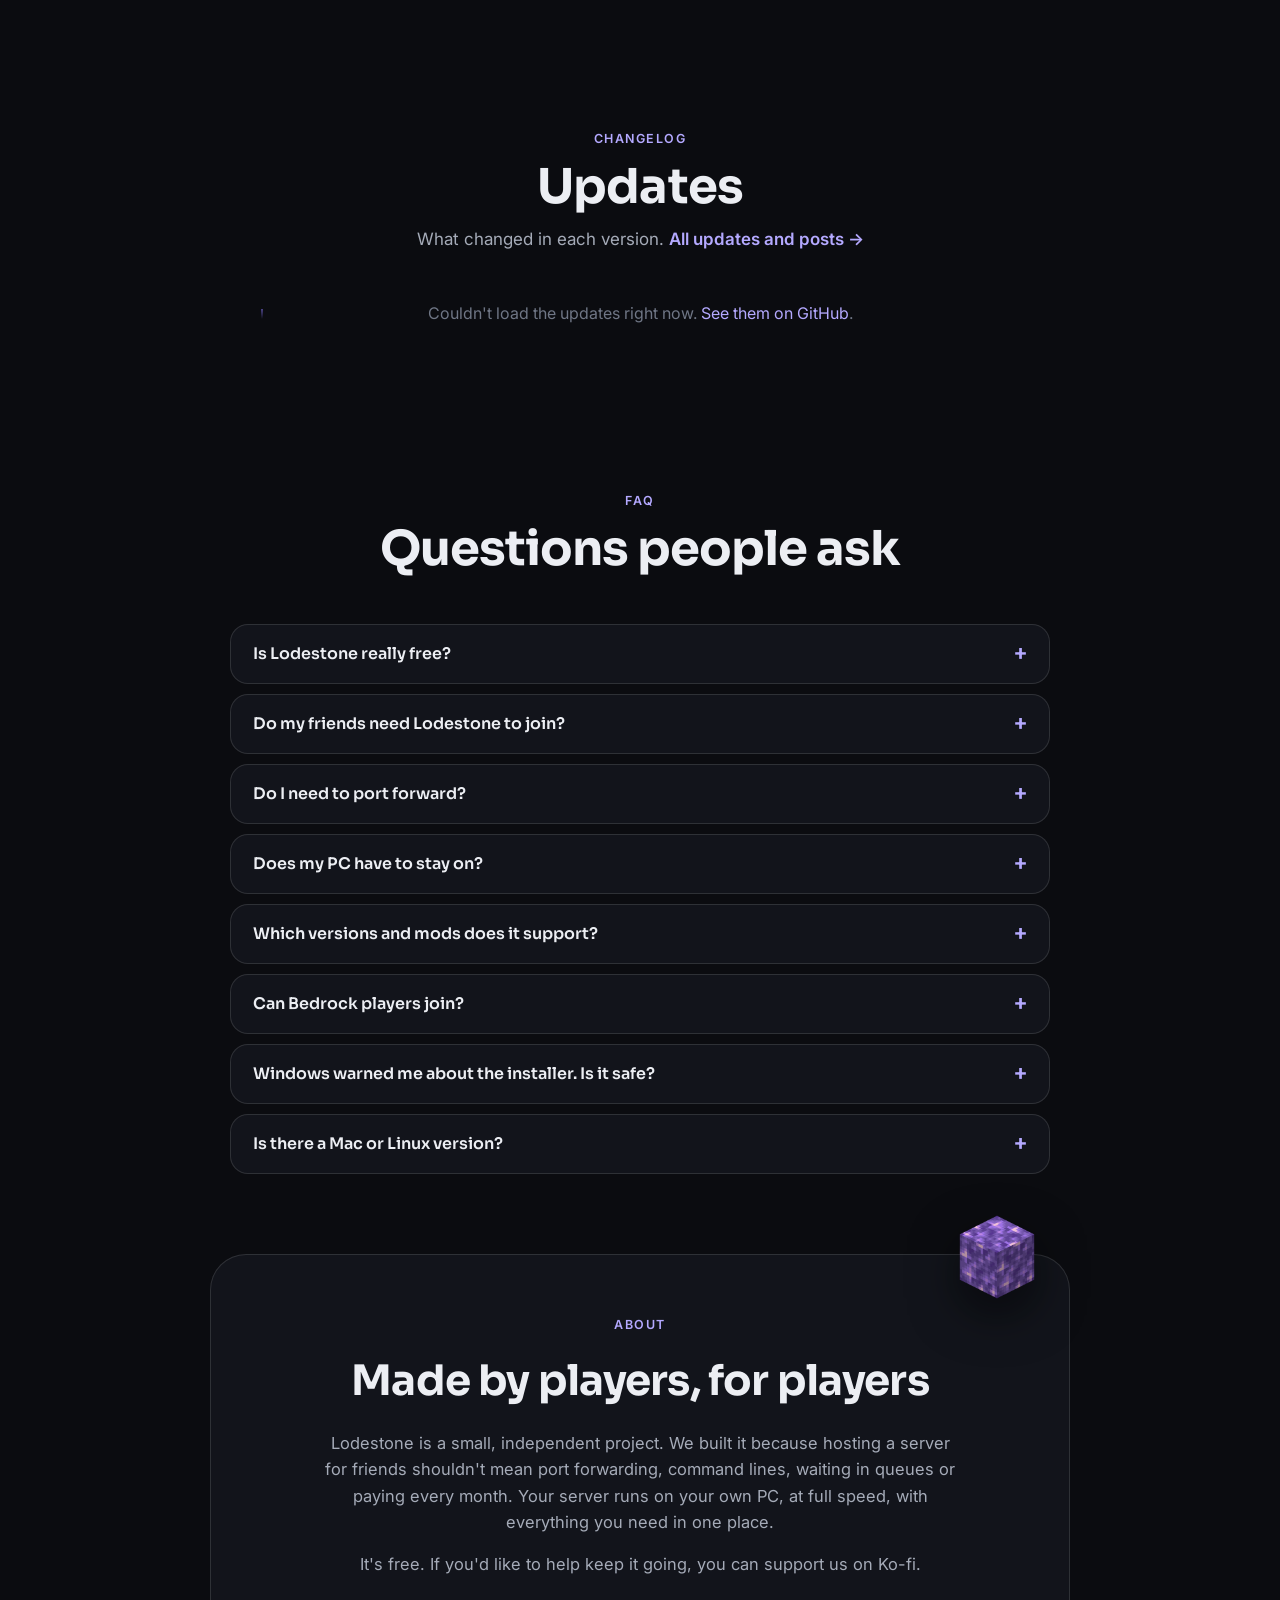
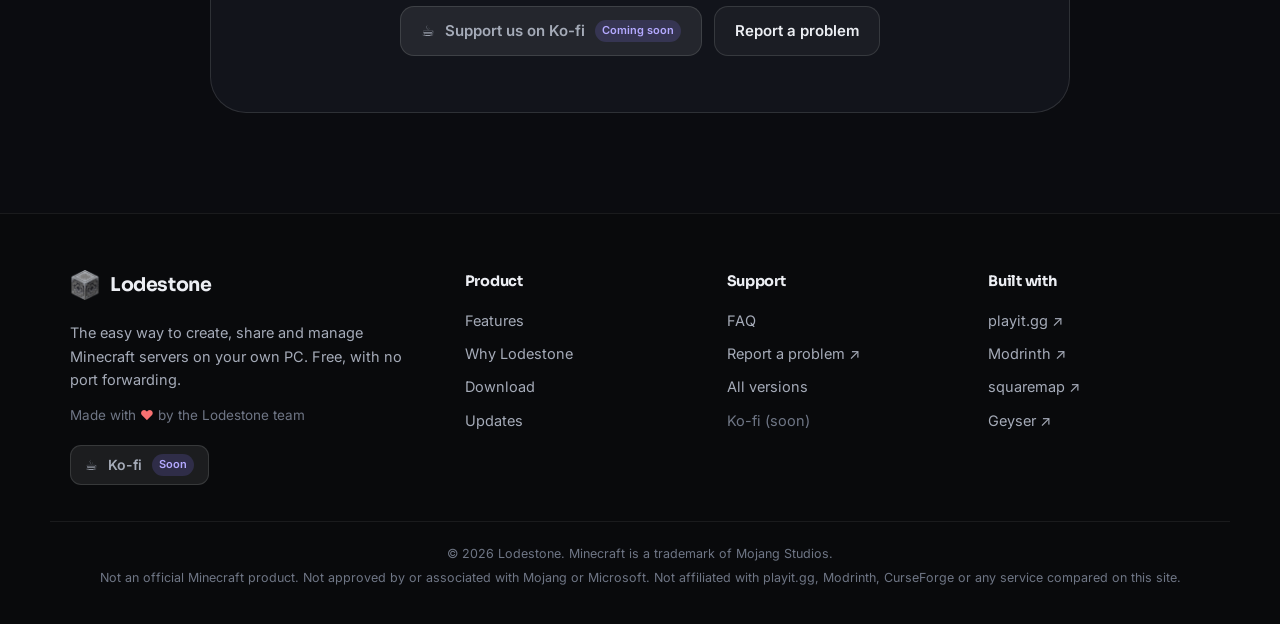
==== commit b7284679: "Website: plain No in the comparison" ====
--- a/index.html
+++ b/index.html
@@ -13,8 +13,8 @@
   <link rel="preconnect" href="https://fonts.googleapis.com" />
   <link rel="preconnect" href="https://fonts.gstatic.com" crossorigin />
   <link href="https://fonts.googleapis.com/css2?family=Inter:wght@400;500;600&family=Sora:wght@600;700;800&display=swap" rel="stylesheet" />
-  <link rel="stylesheet" href="styles.css" />
-  <link rel="stylesheet" href="pages.css" />
+  <link rel="stylesheet" href="styles.css?v=3" />
+  <link rel="stylesheet" href="pages.css?v=3" />
 </head>
 <body>
   <div class="backdrop" aria-hidden="true"></div>
@@ -152,7 +152,7 @@
         </table>
       </div>
       <p class="legend"><span class="yes">✓</span> Yes <span class="part">–</span> Partly <span class="no">✕</span> No</p>
-      <p class="legend small">From each service's public information as of November 2026. "Not listed" means we couldn't find it on their site, not that it's missing; free plans and features change, so check their sites for the latest. All names and logos belong to their owners.</p>
+      <p class="legend small">From each service's public information as of November 2026. Free plans and features change, so check their sites for the latest. All names and logos belong to their owners.</p>
     </section>
 
     <!-- Download -->
@@ -262,6 +262,6 @@
     </div>
   </footer>
 
-  <script src="app.js"></script>
+  <script src="app.js?v=3"></script>
 </body>
 </html>
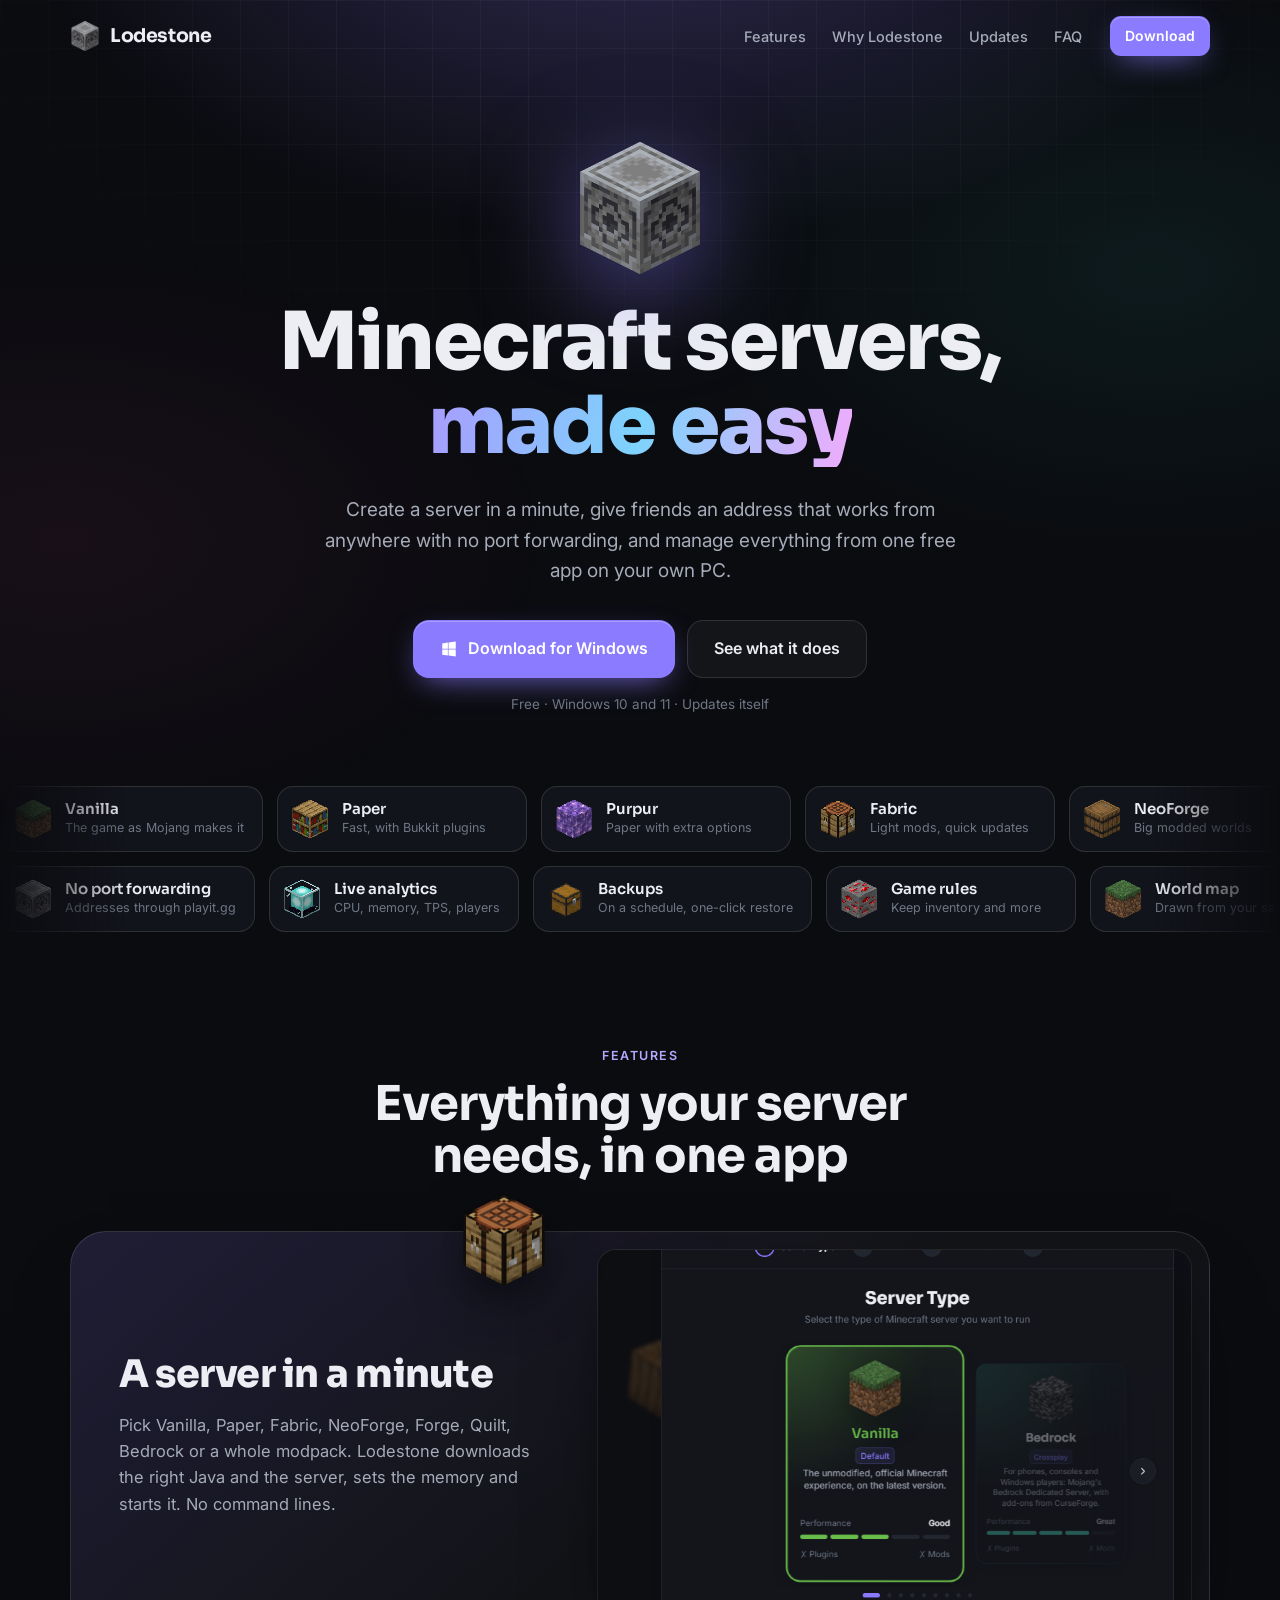
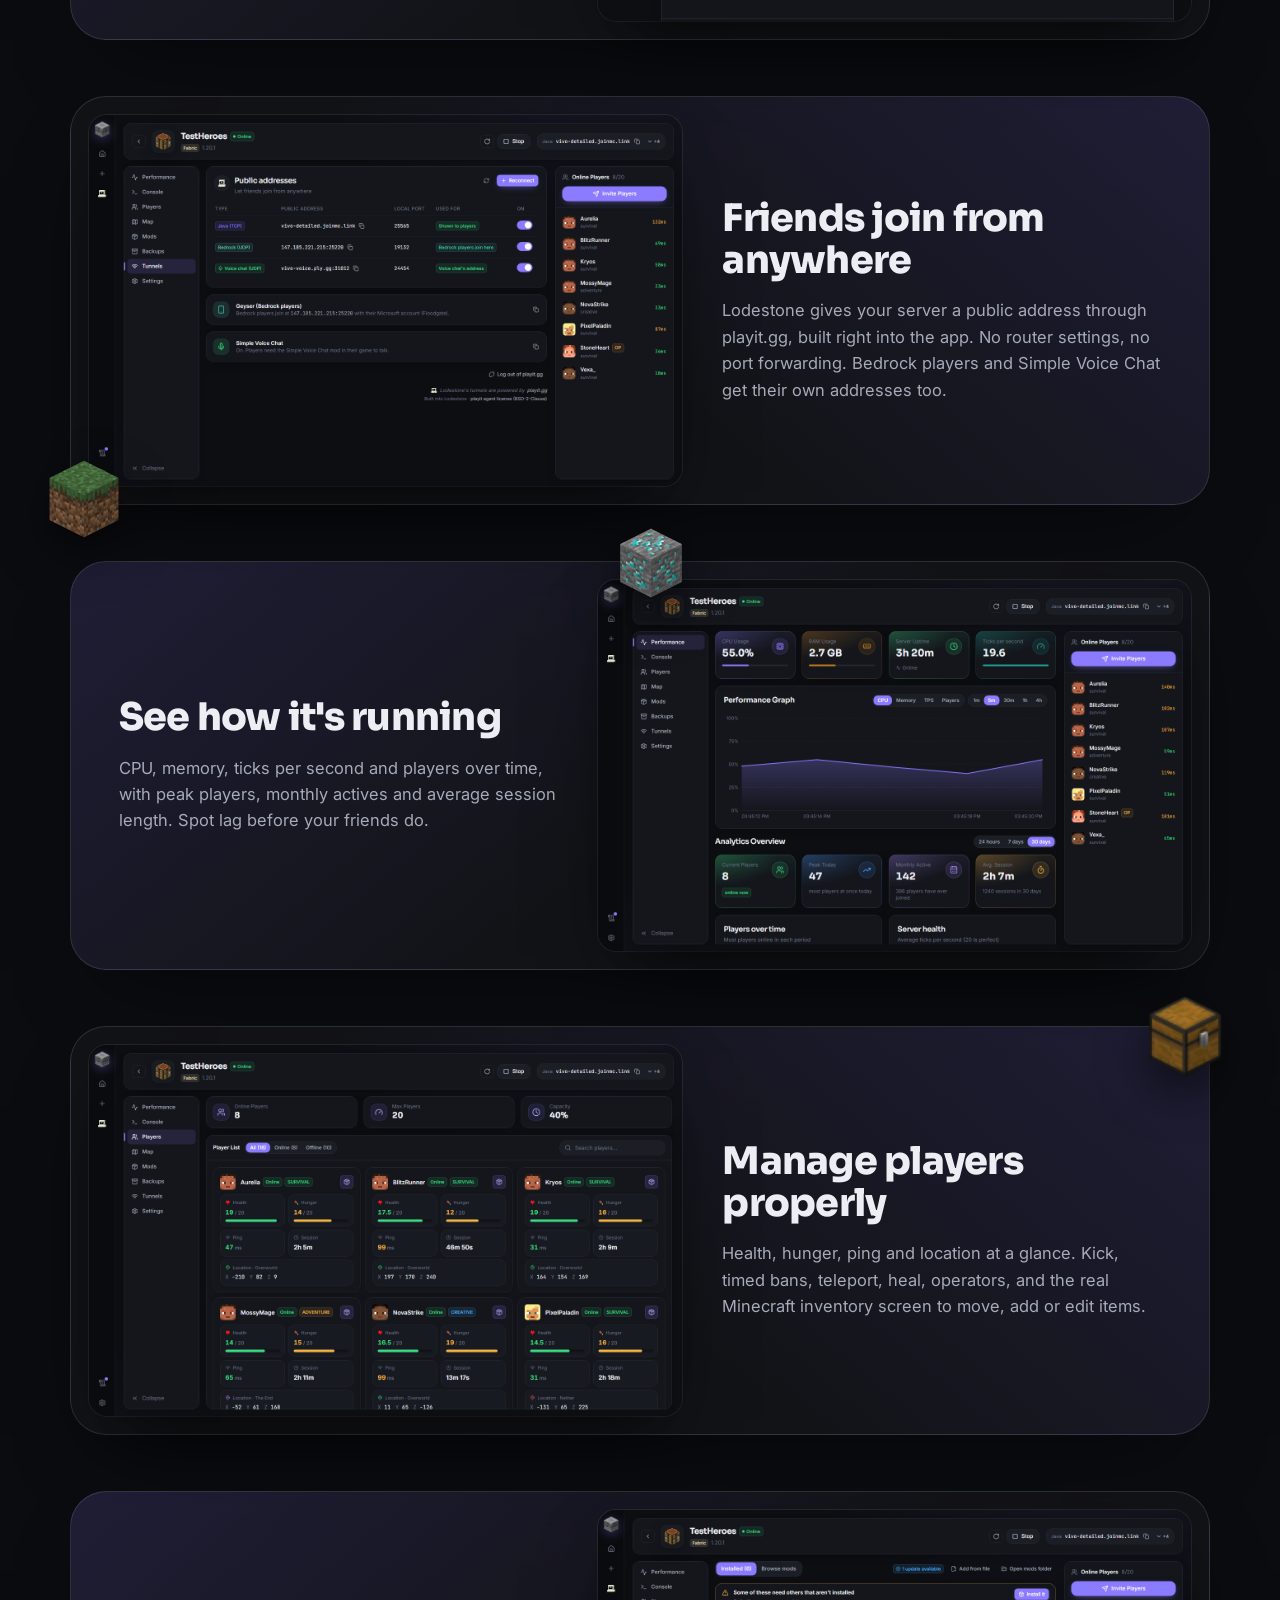
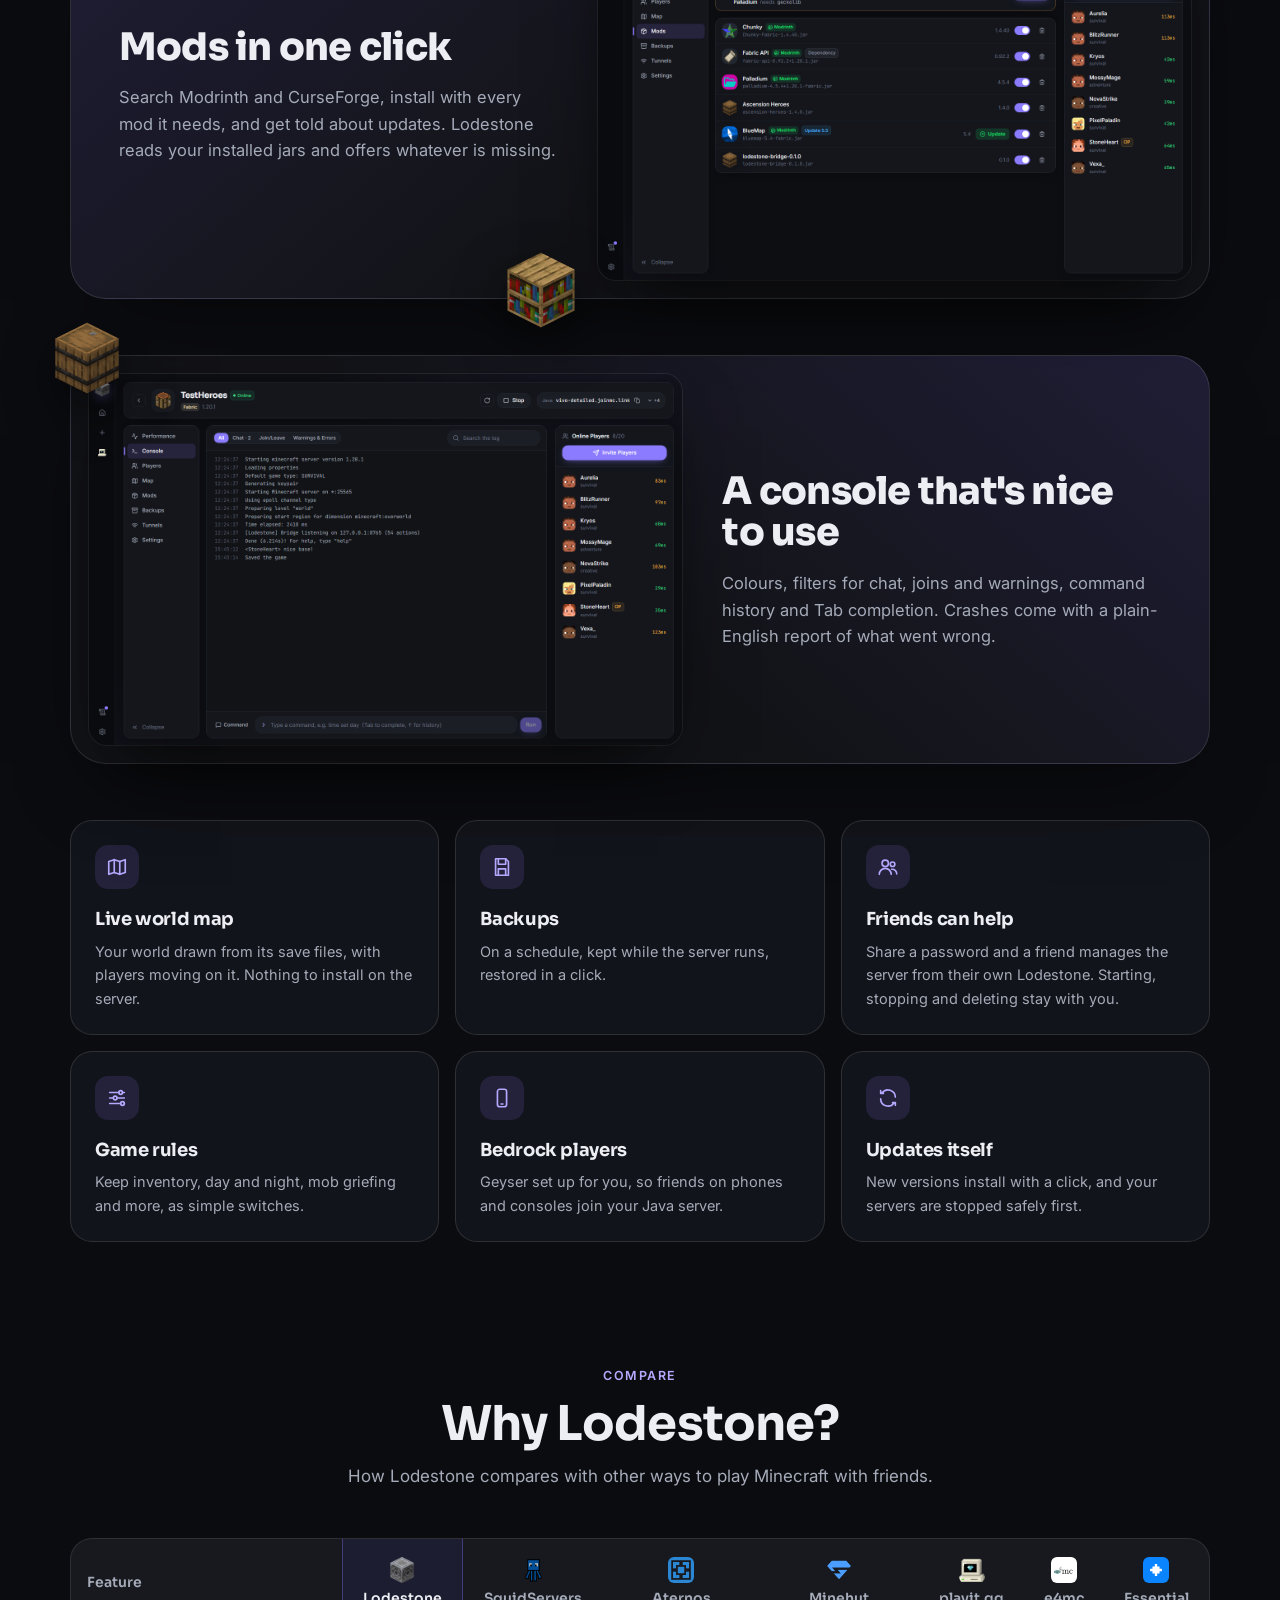
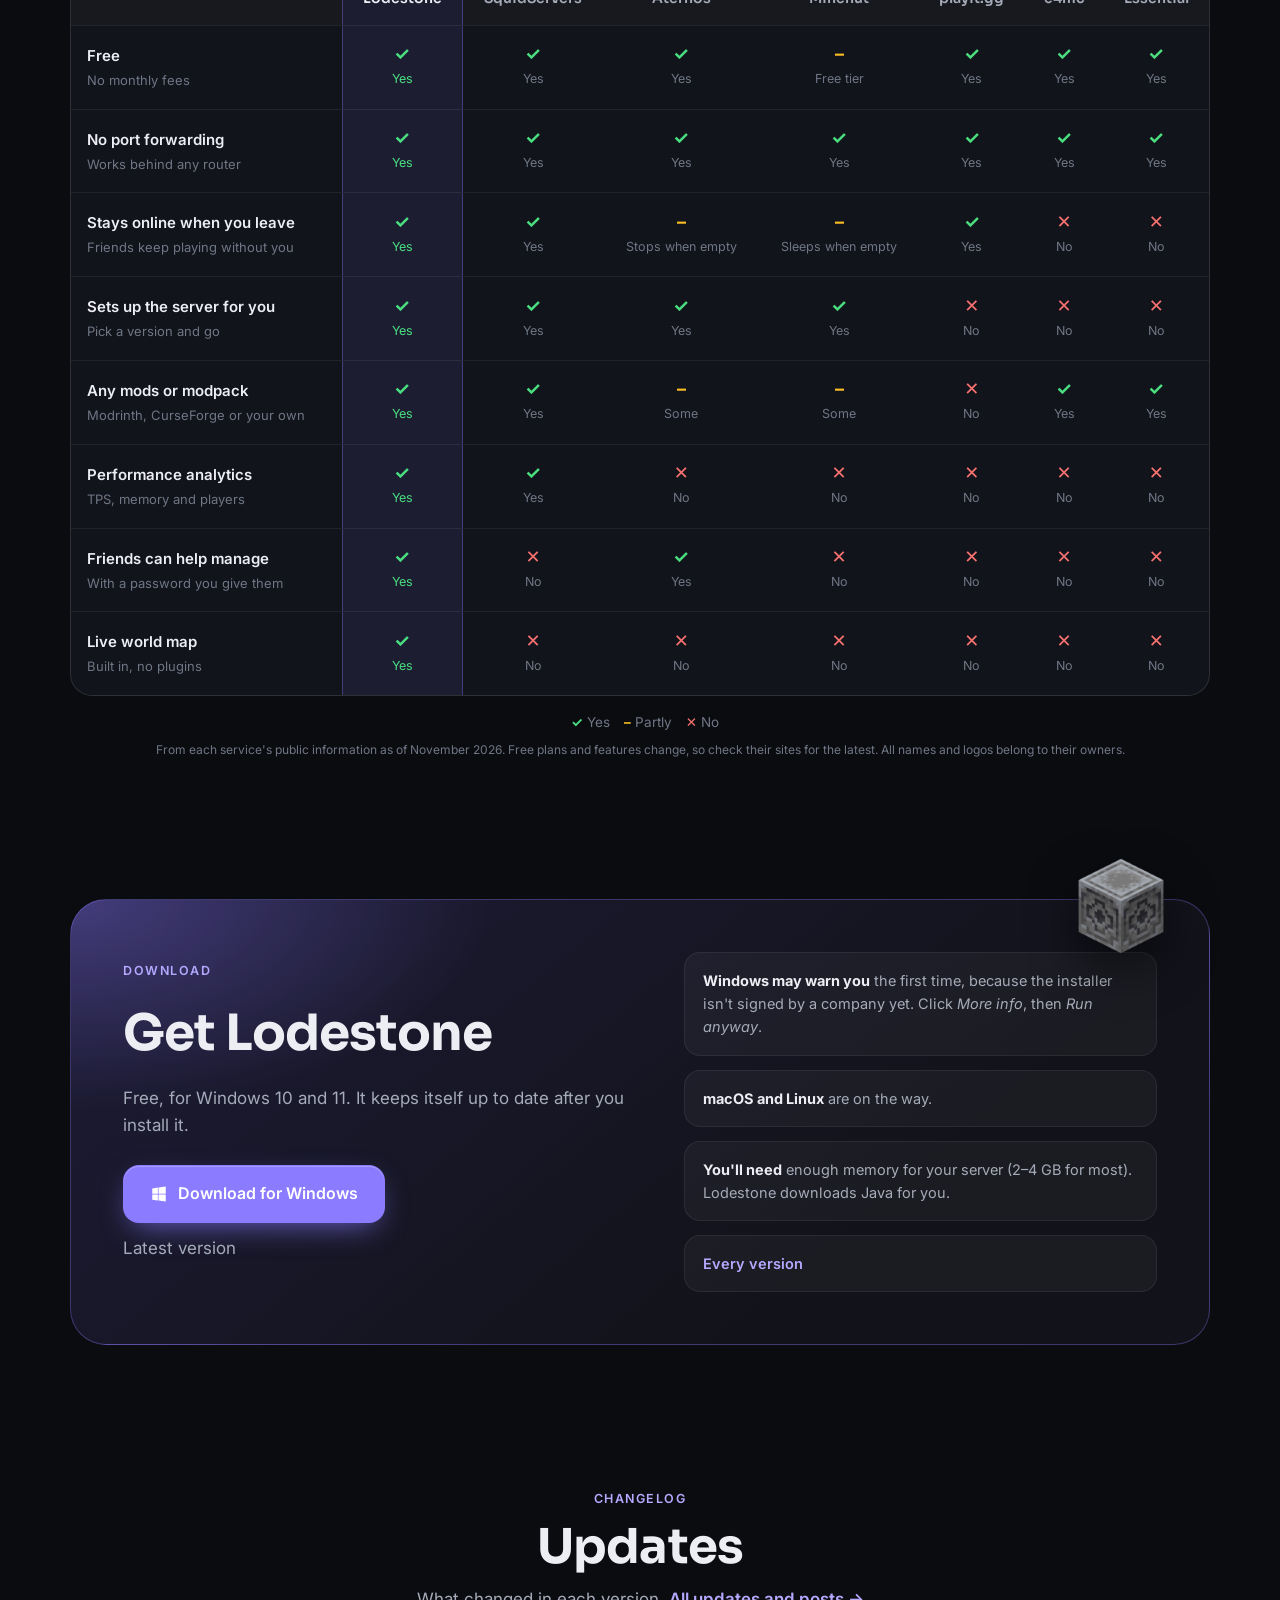
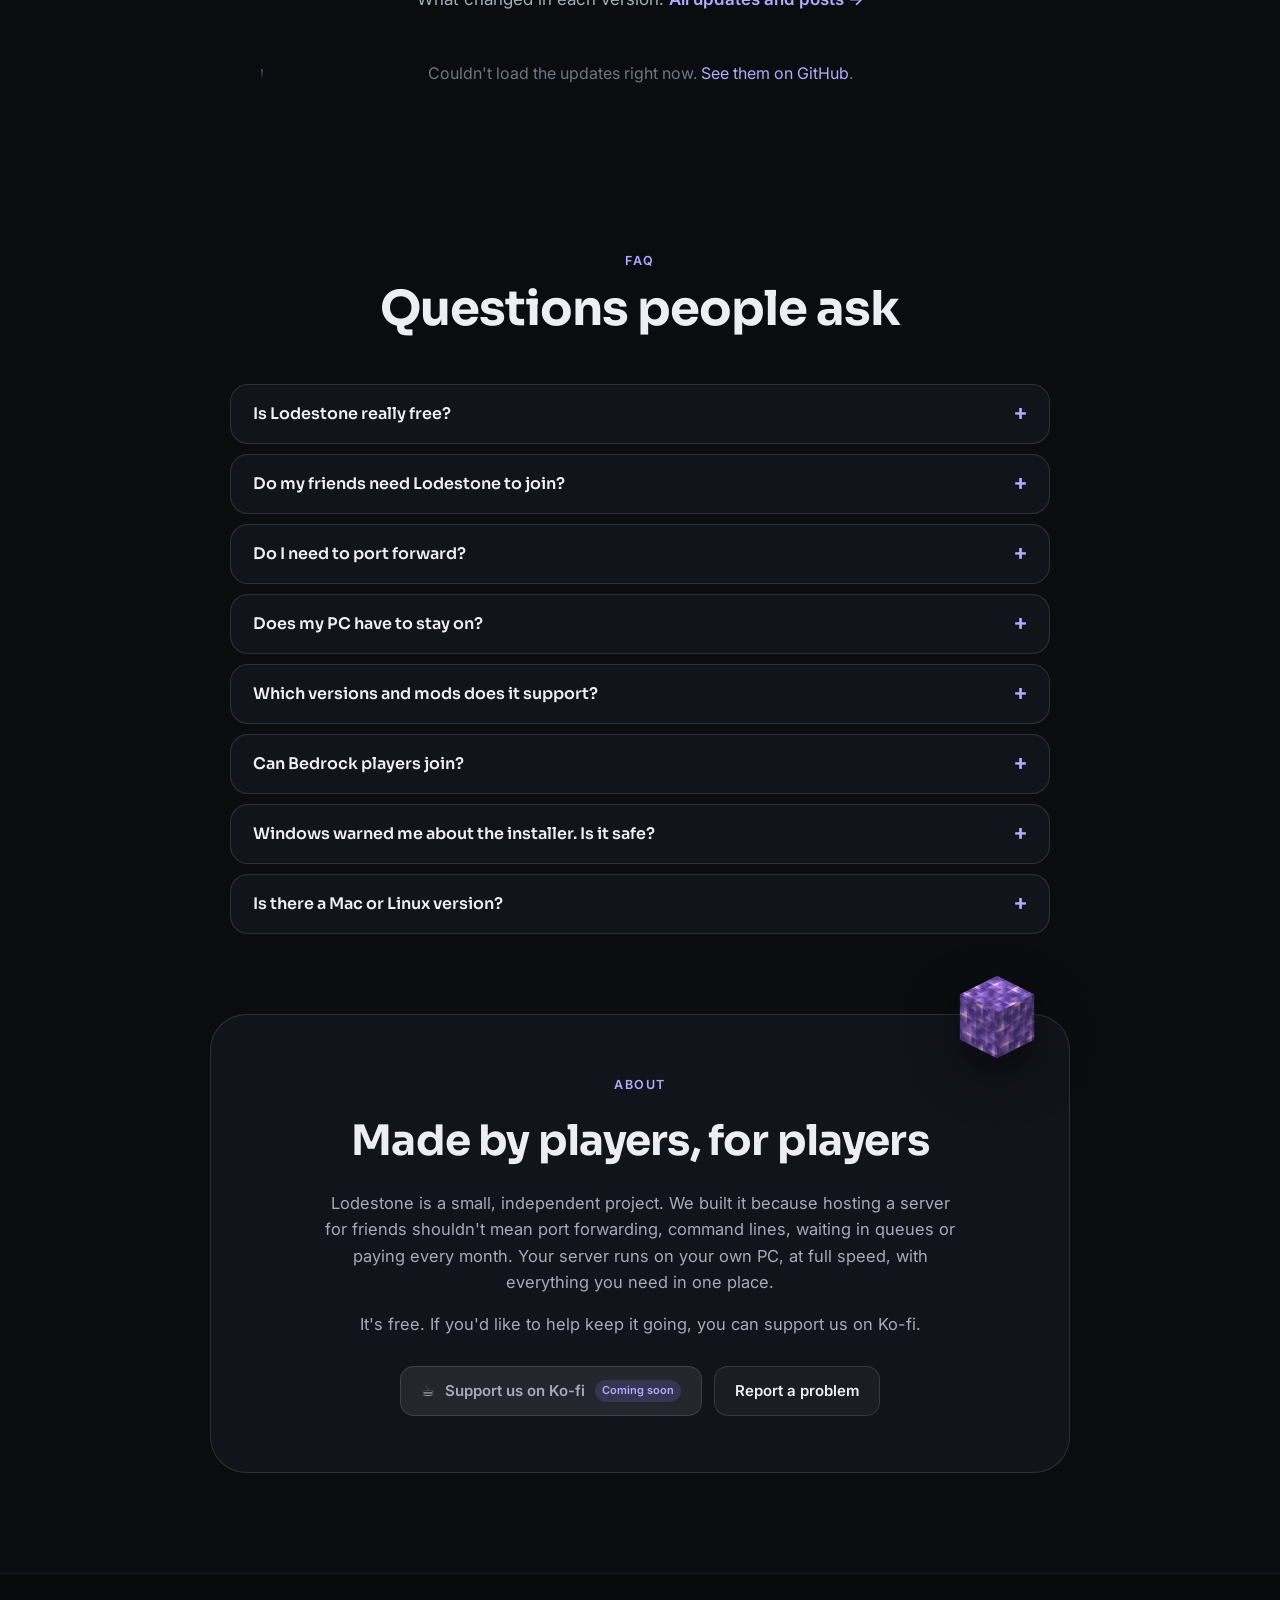
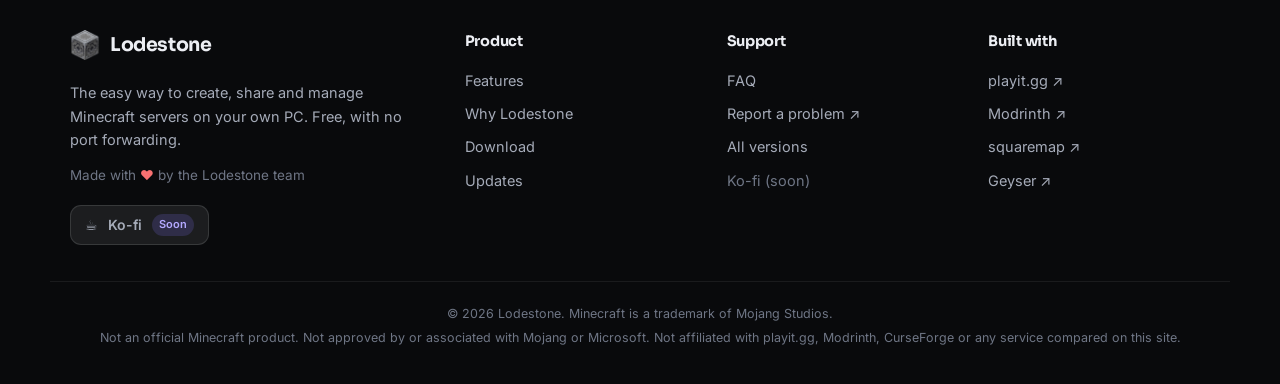
==== commit 61df1a89: "Website: simpler comparison, SquidServers has analytics; rows keep moving on hover" ====
--- a/index.html
+++ b/index.html
@@ -13,8 +13,8 @@
   <link rel="preconnect" href="https://fonts.googleapis.com" />
   <link rel="preconnect" href="https://fonts.gstatic.com" crossorigin />
   <link href="https://fonts.googleapis.com/css2?family=Inter:wght@400;500;600&family=Sora:wght@600;700;800&display=swap" rel="stylesheet" />
-  <link rel="stylesheet" href="styles.css?v=3" />
-  <link rel="stylesheet" href="pages.css?v=3" />
+  <link rel="stylesheet" href="styles.css?v=4" />
+  <link rel="stylesheet" href="pages.css?v=4" />
 </head>
 <body>
   <div class="backdrop" aria-hidden="true"></div>
@@ -262,6 +262,6 @@
     </div>
   </footer>
 
-  <script src="app.js?v=3"></script>
+  <script src="app.js?v=4"></script>
 </body>
 </html>
--- a/styles.css
+++ b/styles.css
@@ -115,7 +115,6 @@
 .row { overflow: hidden; }
 .track { display: flex; gap: 14px; width: max-content; animation: scroll 60s linear infinite; }
 .row.reverse .track { animation-direction: reverse; animation-duration: 70s; }
-.marquee:hover .track { animation-play-state: paused; }
 .chip {
   display: flex; align-items: center; gap: 12px; padding: 12px 18px 12px 12px;
   background: rgba(21, 23, 30, 0.8); border: 1px solid var(--line-2); border-radius: 16px; min-width: 250px;
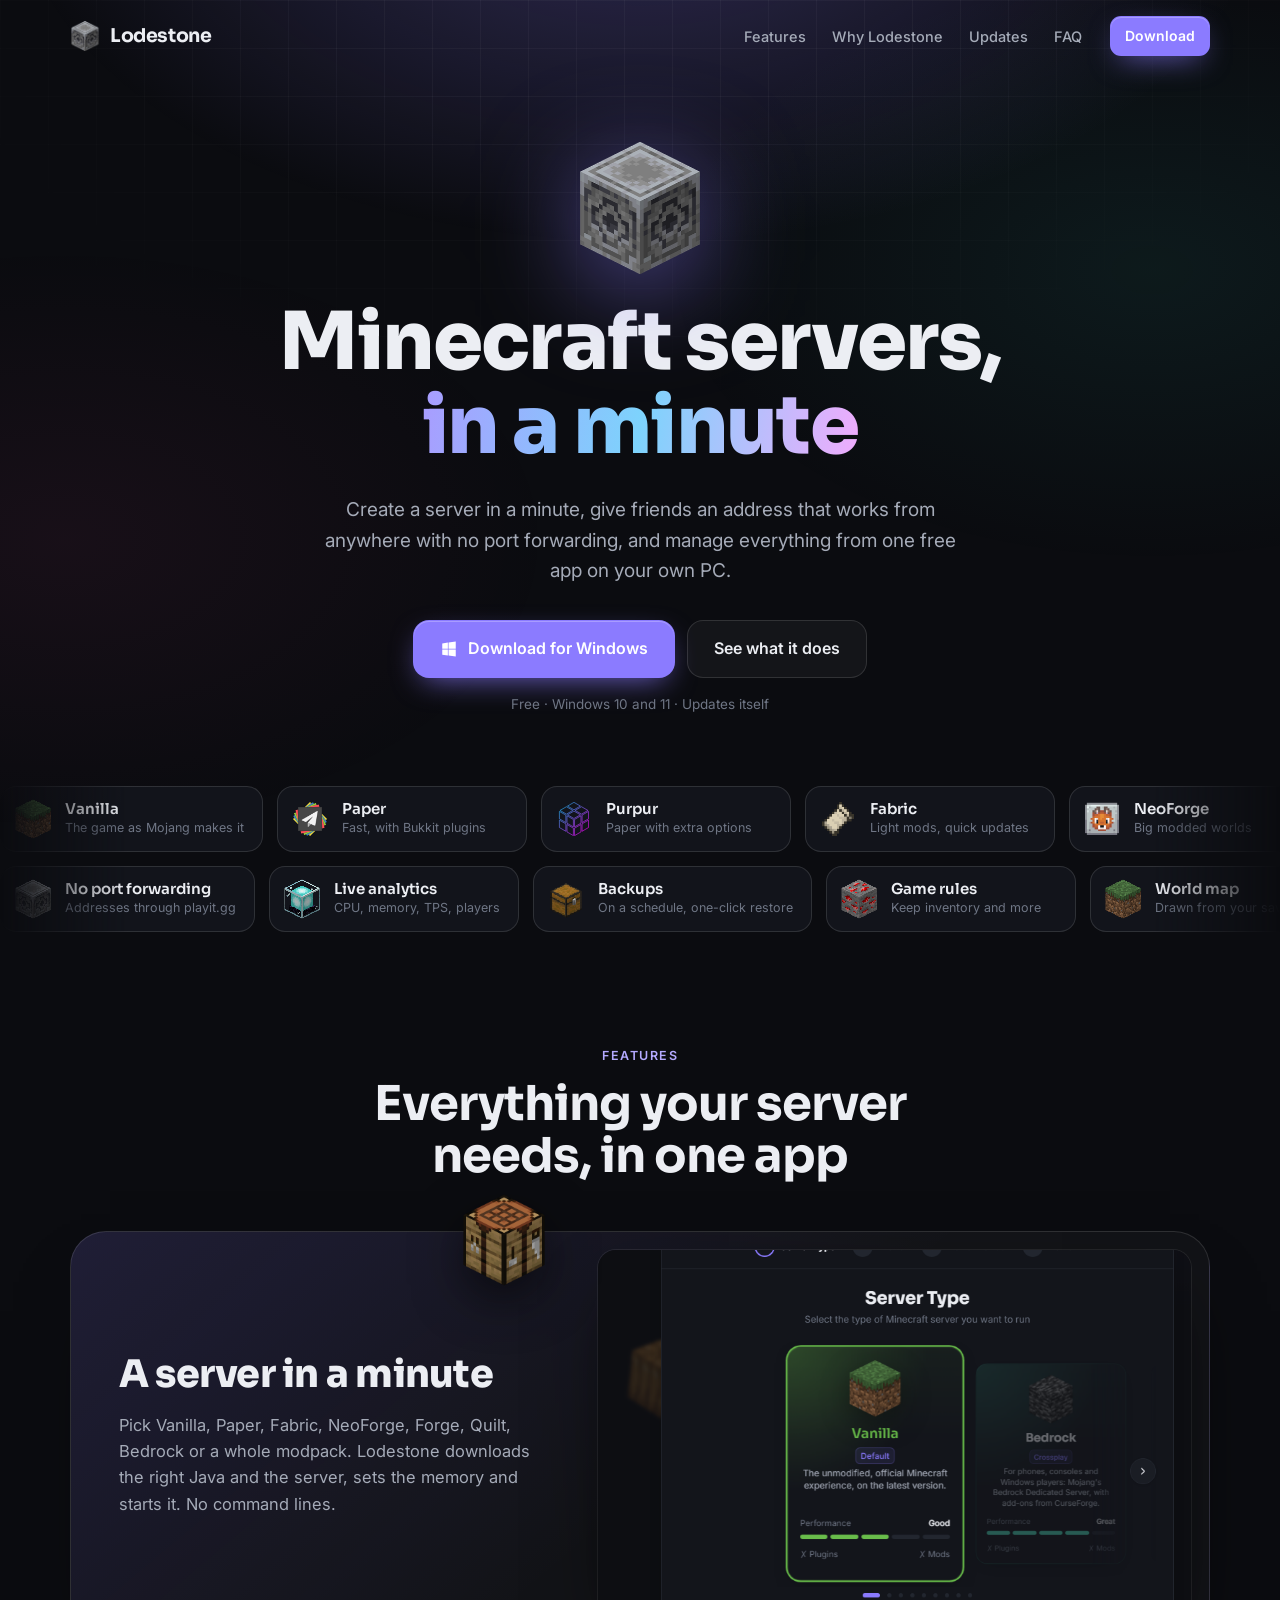
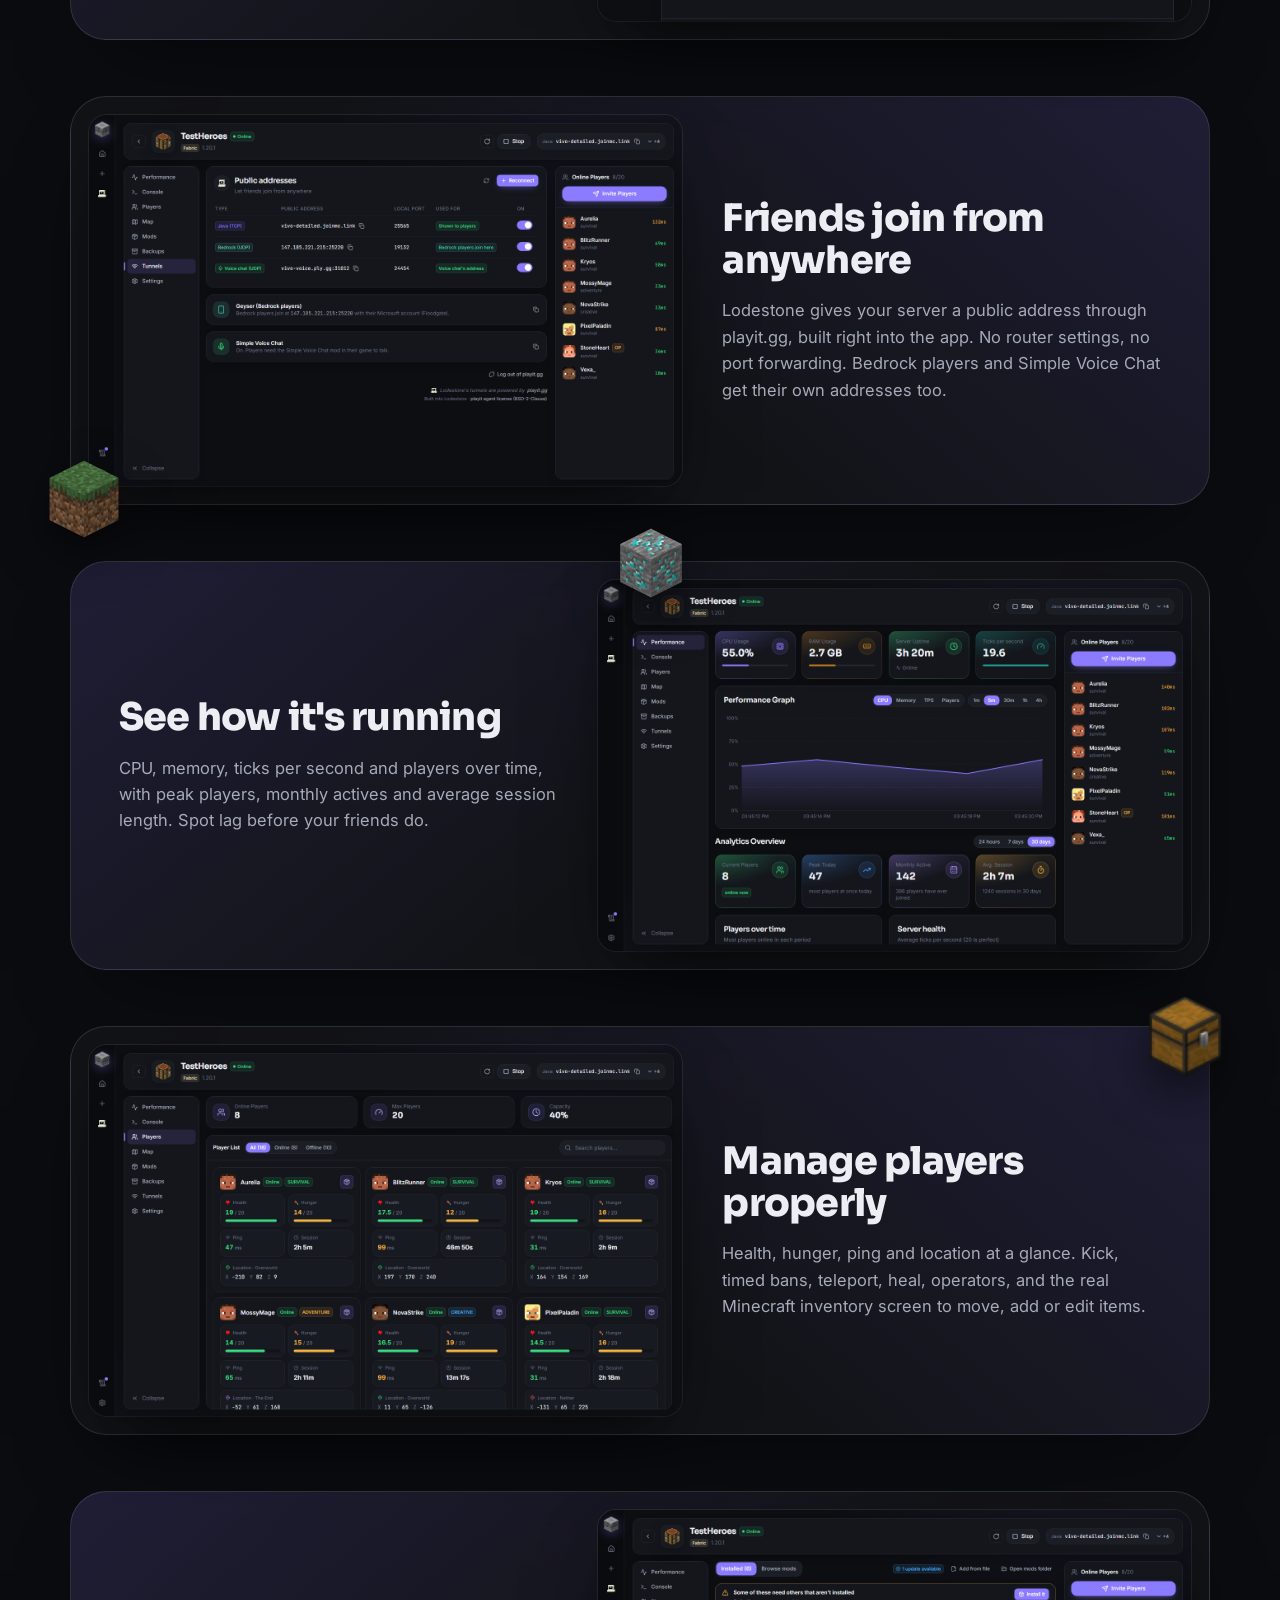
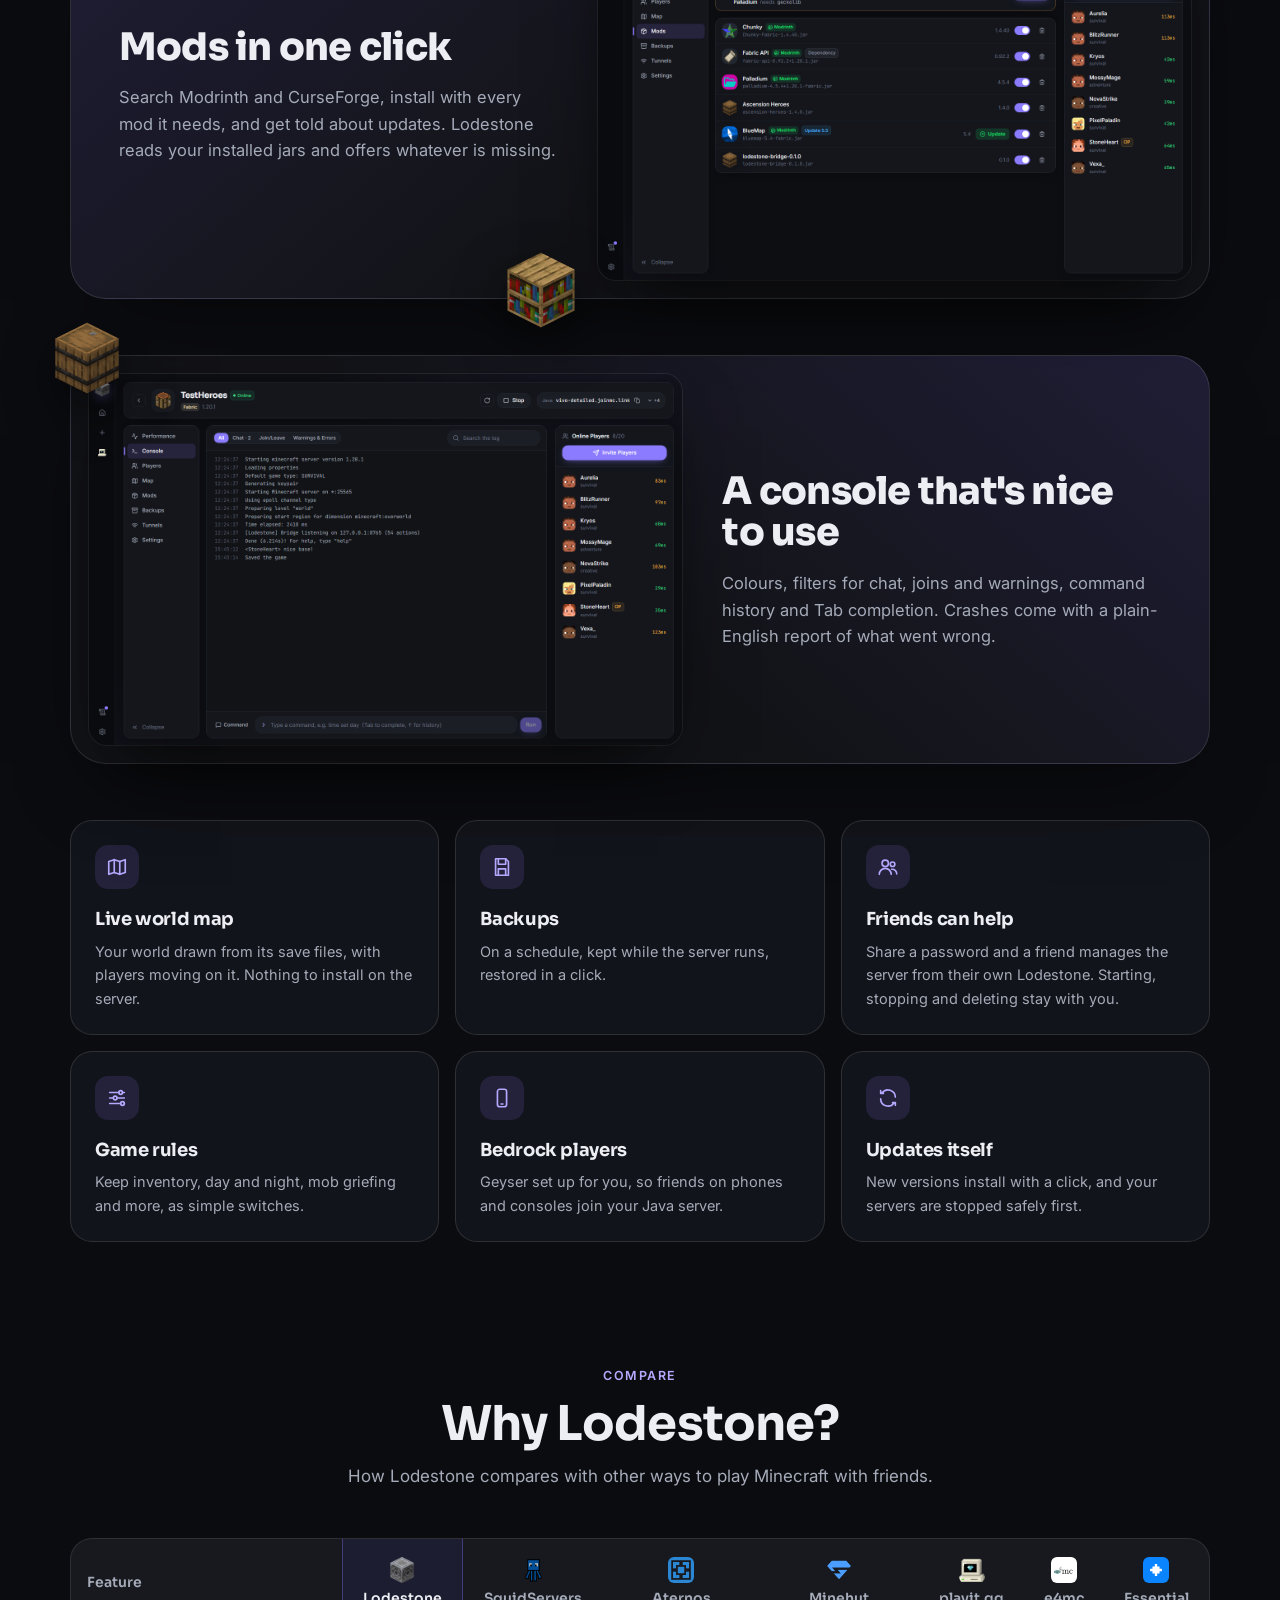
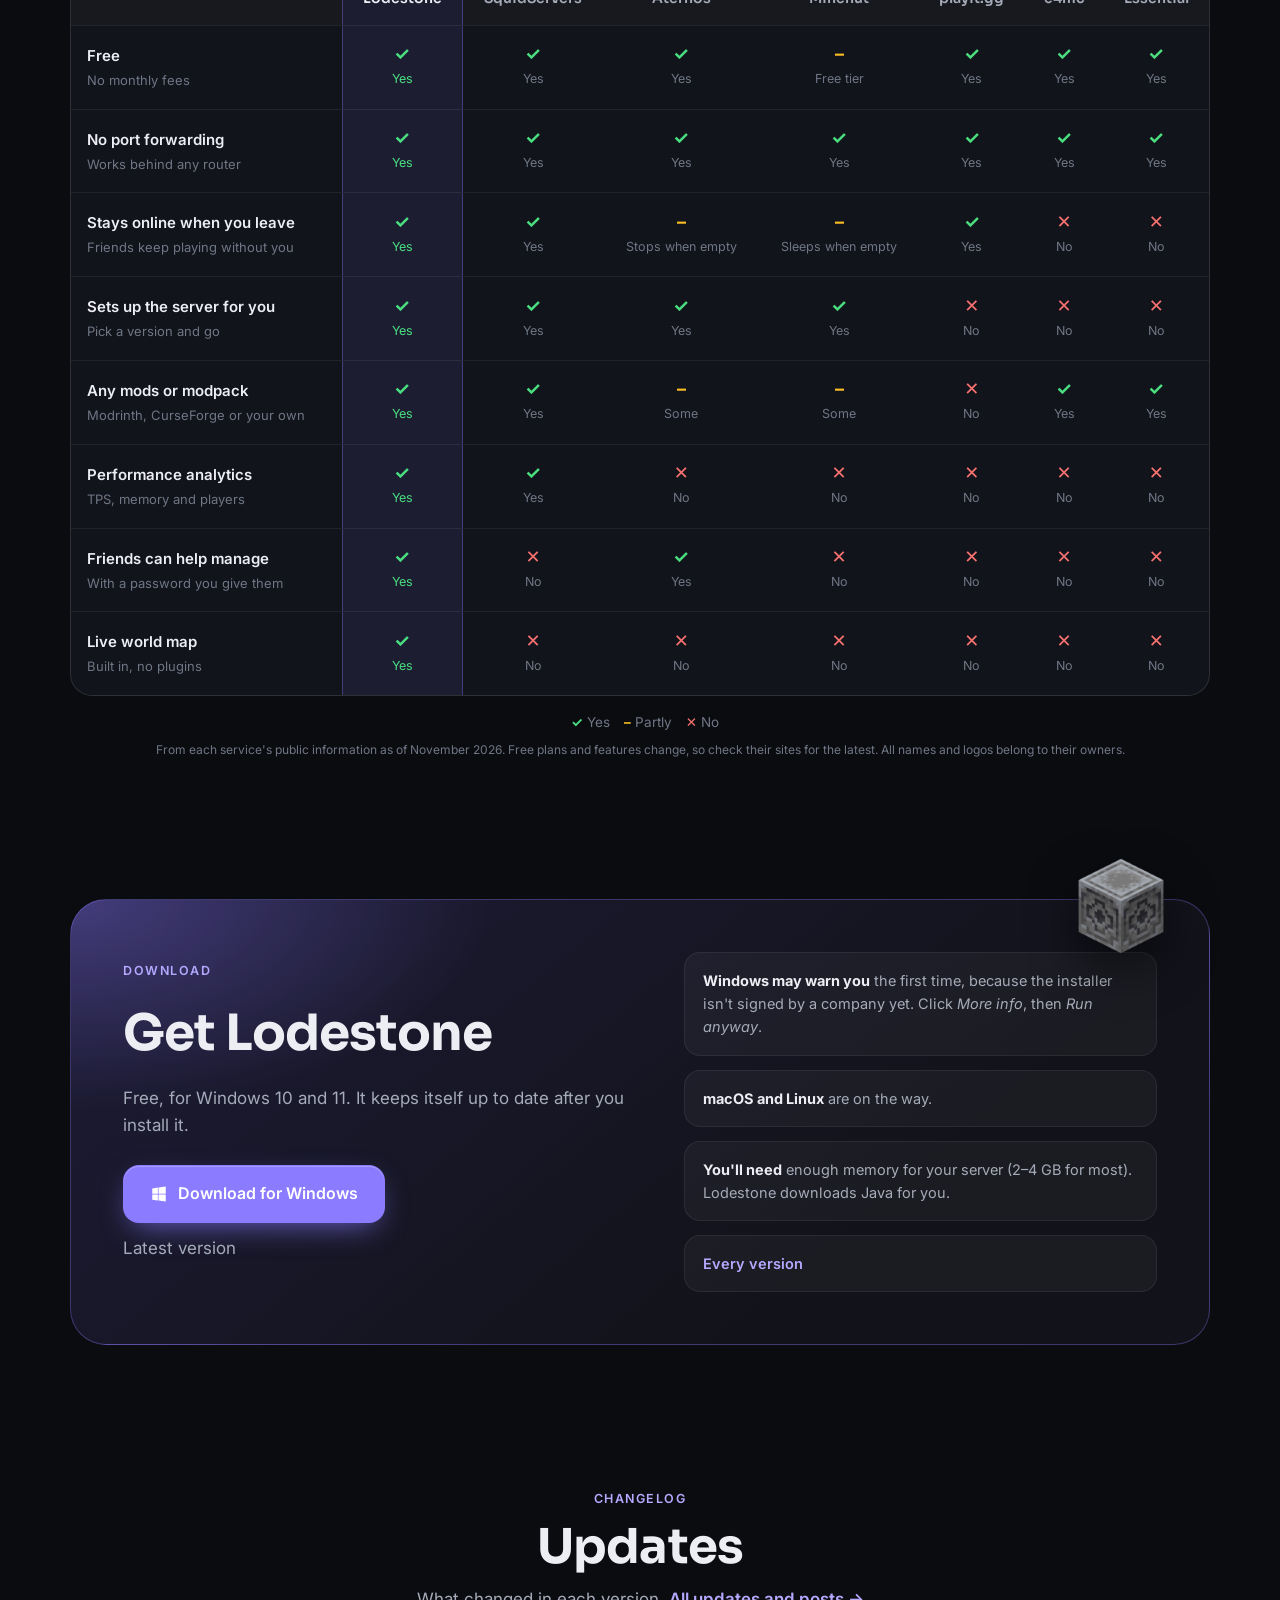
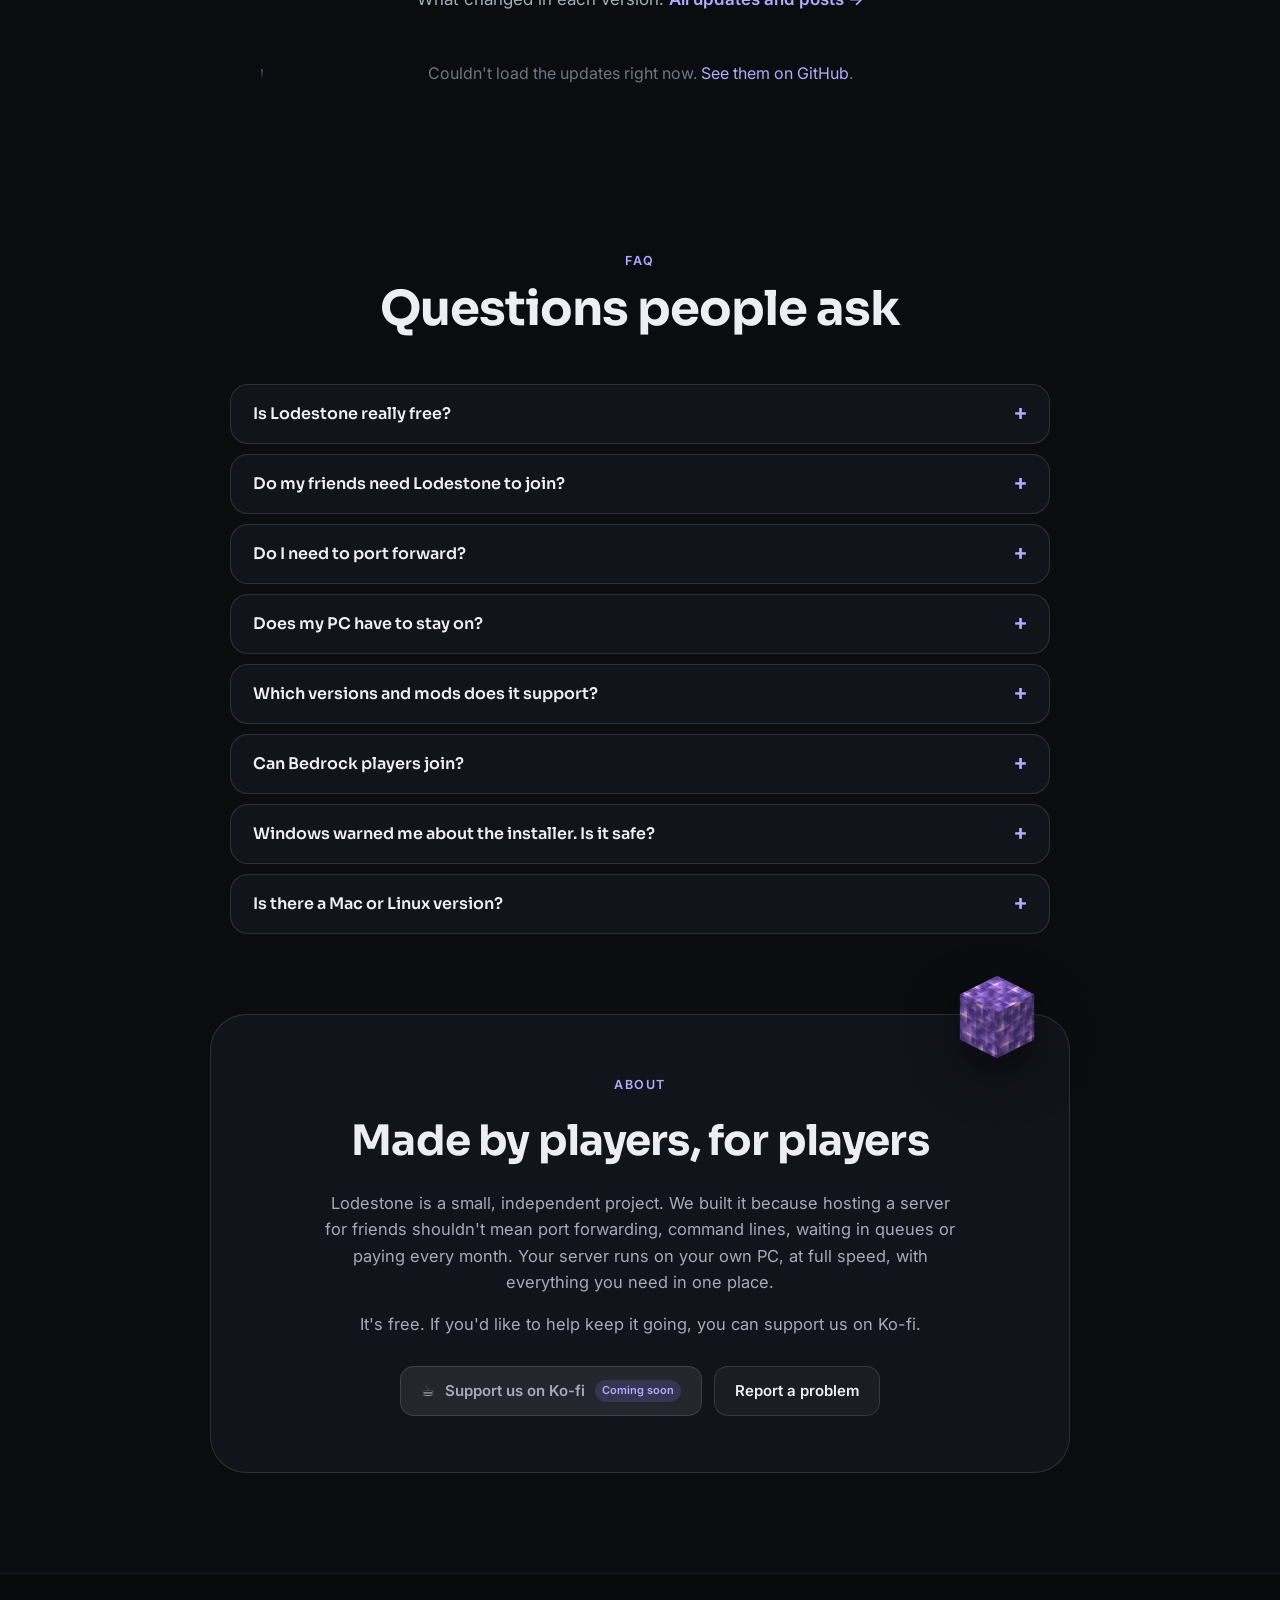
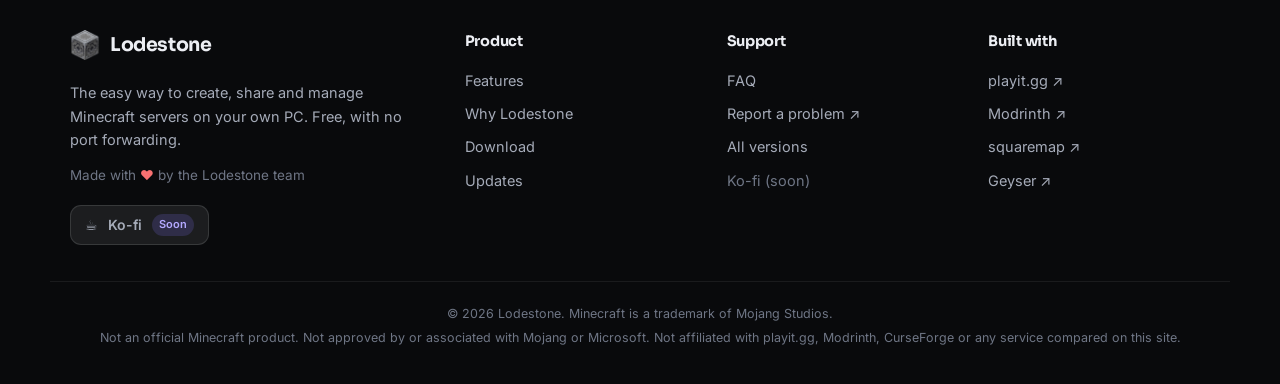
==== commit 9c531046: "Website: real server type logos in the scrolling row" ====
--- a/index.html
+++ b/index.html
@@ -13,8 +13,8 @@
   <link rel="preconnect" href="https://fonts.googleapis.com" />
   <link rel="preconnect" href="https://fonts.gstatic.com" crossorigin />
   <link href="https://fonts.googleapis.com/css2?family=Inter:wght@400;500;600&family=Sora:wght@600;700;800&display=swap" rel="stylesheet" />
-  <link rel="stylesheet" href="styles.css?v=4" />
-  <link rel="stylesheet" href="pages.css?v=4" />
+  <link rel="stylesheet" href="styles.css?v=5" />
+  <link rel="stylesheet" href="pages.css?v=5" />
 </head>
 <body>
   <div class="backdrop" aria-hidden="true"></div>
@@ -262,6 +262,6 @@
     </div>
   </footer>
 
-  <script src="app.js?v=4"></script>
+  <script src="app.js?v=5"></script>
 </body>
 </html>
--- a/styles.css
+++ b/styles.css
@@ -120,6 +120,7 @@
   background: rgba(21, 23, 30, 0.8); border: 1px solid var(--line-2); border-radius: 16px; min-width: 250px;
 }
 .chip img { width: 40px; height: 40px; image-rendering: pixelated; }
+.chip img.logo { image-rendering: auto; object-fit: contain; padding: 3px; }
 .chip b { display: block; font: 600 15px var(--display); }
 .chip span { display: block; color: var(--ink-3); font-size: 12.5px; }
 
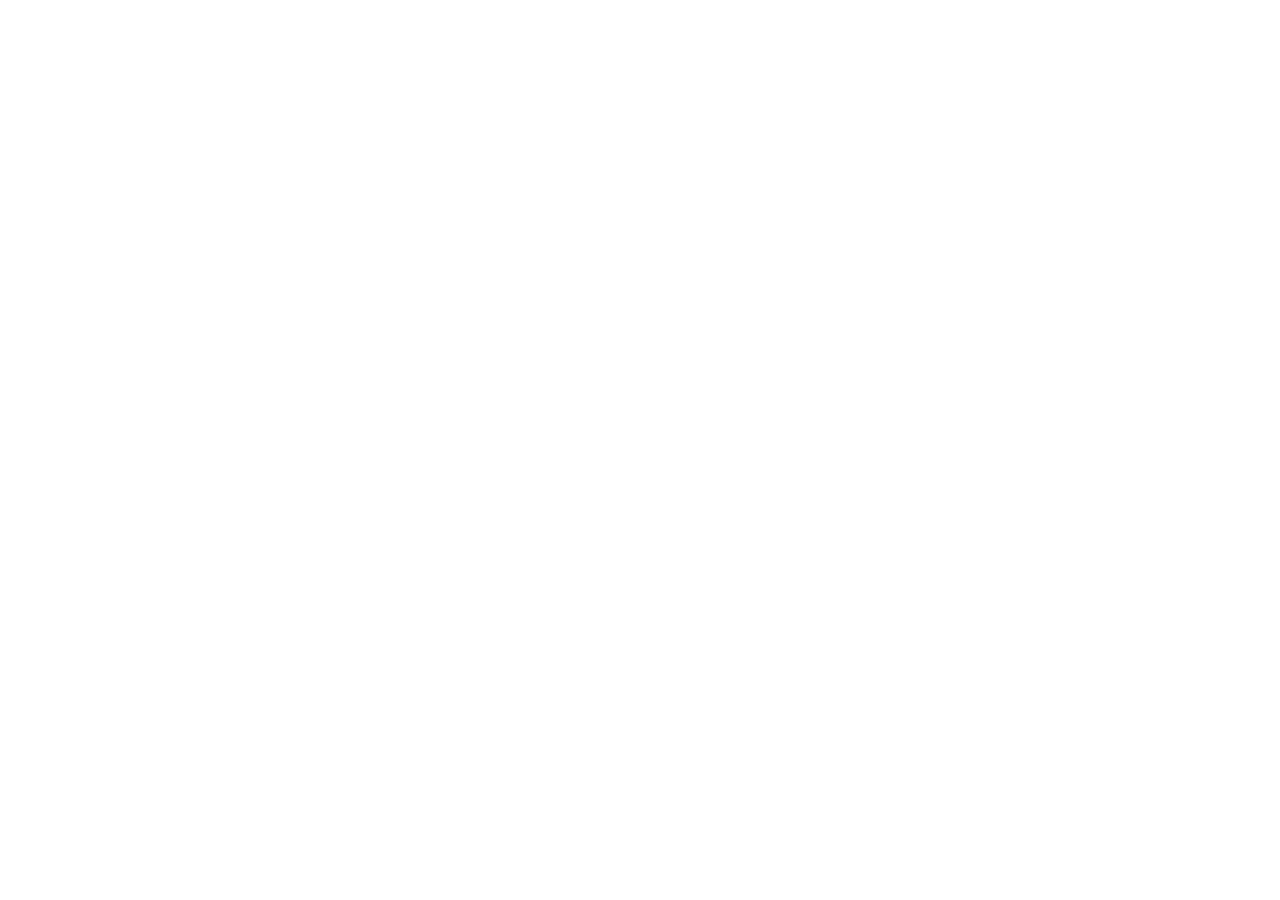
==== commit 1c770419: "The website moved to lodestone-app.github.io; old pages forward there" ====
--- a/index.html
+++ b/index.html
@@ -1,267 +1,16 @@
 <!doctype html>
 <html lang="en">
 <head>
-  <meta charset="utf-8" />
-  <meta name="viewport" content="width=device-width, initial-scale=1" />
-  <title>Lodestone · Minecraft servers made easy</title>
-  <meta name="description" content="Lodestone is a free desktop app that creates, runs and manages Minecraft servers on your own PC, with an address friends can join from anywhere and no port forwarding." />
-  <meta name="theme-color" content="#0d0e12" />
-  <meta property="og:title" content="Lodestone · Minecraft servers made easy" />
-  <meta property="og:description" content="Create a Minecraft server in a minute, share it with friends without port forwarding, and manage everything from one app." />
-  <meta property="og:image" content="assets/shots/home.png" />
-  <link rel="icon" href="assets/favicon.png" />
-  <link rel="preconnect" href="https://fonts.googleapis.com" />
-  <link rel="preconnect" href="https://fonts.gstatic.com" crossorigin />
-  <link href="https://fonts.googleapis.com/css2?family=Inter:wght@400;500;600&family=Sora:wght@600;700;800&display=swap" rel="stylesheet" />
-  <link rel="stylesheet" href="styles.css?v=5" />
-  <link rel="stylesheet" href="pages.css?v=5" />
+<meta charset="utf-8" />
+<title>Lodestone has moved</title>
+<link rel="canonical" href="https://lodestone-app.github.io/" />
+<meta http-equiv="refresh" content="0; url=https://lodestone-app.github.io/" />
+<script>
+  var path = location.pathname.replace(/^\/lodestone-releases\/?/, "");
+  location.replace("https://lodestone-app.github.io/" + path + location.search + location.hash);
+</script>
 </head>
-<body>
-  <div class="backdrop" aria-hidden="true"></div>
-
-  <header class="nav" id="top">
-    <a class="brand" href="#top"><img src="assets/logo.png" alt="" width="30" height="30" /> Lodestone</a>
-    <nav class="links" id="links">
-      <a href="./#features">Features</a>
-      <a href="./#why">Why Lodestone</a>
-      <a href="updates.html">Updates</a>
-      <a href="./#faq">FAQ</a>
-    </nav>
-    <a class="btn btn-primary btn-sm nav-cta" href="download.html">Download</a>
-    <button class="menu" id="menu" aria-label="Menu" aria-expanded="false"><span></span><span></span></button>
-  </header>
-
-  <main>
-    <!-- Hero -->
-    <section class="hero">
-      <div class="hero-logo"><img src="assets/logo.png" alt="Lodestone" width="132" height="132" /></div>
-      <h1>
-        Minecraft servers,
-        <span class="rotator" aria-live="polite"><span id="rotate">made easy</span></span>
-      </h1>
-      <p class="lead">Create a server in a minute, give friends an address that works from anywhere with no port forwarding, and manage everything from one free app on your own PC.</p>
-      <div class="cta">
-        <a class="btn btn-primary btn-lg download-link" href="download.html">
-          <svg viewBox="0 0 24 24" aria-hidden="true"><path d="M3 4.5 10.5 3.4v8.1H3V4.5Zm0 15 7.5 1.1v-8H3v6.9Zm8.4 1.2L21 22v-9.4h-9.6v8.1Zm0-17.4v8.2H21V2L11.4 3.3Z"/></svg>
-          Download for Windows
-        </a>
-        <a class="btn btn-ghost btn-lg" href="#features">See what it does</a>
-      </div>
-      <p class="fine"><span class="version-label">Free</span> · Windows 10 and 11 · Updates itself</p>
-    </section>
-
-    <!-- Marquee -->
-    <section class="marquee" aria-label="Server types and features">
-      <div class="row"><div class="track" id="track-a"></div></div>
-      <div class="row reverse"><div class="track" id="track-b"></div></div>
-    </section>
-
-    <!-- Showcase panels -->
-    <section class="showcase" id="features">
-      <div class="section-head">
-        <span class="eyebrow">Features</span>
-        <h2>Everything your server needs, in one app</h2>
-      </div>
-
-      <article class="panel">
-        <img class="float f1" src="assets/blocks/crafting_table.webp" alt="" aria-hidden="true" />
-        <div class="panel-text">
-          <h3>A server in a minute</h3>
-          <p>Pick Vanilla, Paper, Fabric, NeoForge, Forge, Quilt, Bedrock or a whole modpack. Lodestone downloads the right Java and the server, sets the memory and starts it. No command lines.</p>
-        </div>
-        <div class="frame frame-purple"><div class="crop"><img src="assets/shots/create.png" alt="Choosing a server type in Lodestone" loading="lazy" /></div></div>
-      </article>
-
-      <article class="panel flip">
-        <img class="float f2" src="assets/blocks/grass_block.webp" alt="" aria-hidden="true" />
-        <div class="panel-text">
-          <h3>Friends join from anywhere</h3>
-          <p>Lodestone gives your server a public address through playit.gg, built right into the app. No router settings, no port forwarding. Bedrock players and Simple Voice Chat get their own addresses too.</p>
-        </div>
-        <div class="frame frame-green"><img src="assets/shots/tunnels.png" alt="A server's public addresses" loading="lazy" /></div>
-      </article>
-
-      <article class="panel">
-        <img class="float f3" src="assets/blocks/diamond_ore.webp" alt="" aria-hidden="true" />
-        <div class="panel-text">
-          <h3>See how it's running</h3>
-          <p>CPU, memory, ticks per second and players over time, with peak players, monthly actives and average session length. Spot lag before your friends do.</p>
-        </div>
-        <div class="frame frame-blue"><img src="assets/shots/performance.png" alt="Server performance and analytics" loading="lazy" /></div>
-      </article>
-
-      <article class="panel flip">
-        <img class="float f4" src="assets/blocks/chest.webp" alt="" aria-hidden="true" />
-        <div class="panel-text">
-          <h3>Manage players properly</h3>
-          <p>Health, hunger, ping and location at a glance. Kick, timed bans, teleport, heal, operators, and the real Minecraft inventory screen to move, add or edit items.</p>
-        </div>
-        <div class="frame frame-amber"><img src="assets/shots/players.png" alt="Players on a server" loading="lazy" /></div>
-      </article>
-
-      <article class="panel">
-        <img class="float f5" src="assets/blocks/bookshelf.webp" alt="" aria-hidden="true" />
-        <div class="panel-text">
-          <h3>Mods in one click</h3>
-          <p>Search Modrinth and CurseForge, install with every mod it needs, and get told about updates. Lodestone reads your installed jars and offers whatever is missing.</p>
-        </div>
-        <div class="frame frame-pink"><img src="assets/shots/mods.png" alt="Installing mods" loading="lazy" /></div>
-      </article>
-
-      <article class="panel flip">
-        <img class="float f6" src="assets/blocks/barrel.webp" alt="" aria-hidden="true" />
-        <div class="panel-text">
-          <h3>A console that's nice to use</h3>
-          <p>Colours, filters for chat, joins and warnings, command history and Tab completion. Crashes come with a plain-English report of what went wrong.</p>
-        </div>
-        <div class="frame frame-teal"><img src="assets/shots/console.png" alt="The server console" loading="lazy" /></div>
-      </article>
-
-      <div class="grid">
-        <div class="tile"><span class="ico"><svg viewBox="0 0 24 24" aria-hidden="true"><path d="M9 4 3 6v14l6-2 6 2 6-2V4l-6 2-6-2Z"/><path d="M9 4v14M15 6v14"/></svg></span><h4>Live world map</h4><p>Your world drawn from its save files, with players moving on it. Nothing to install on the server.</p></div>
-        <div class="tile"><span class="ico"><svg viewBox="0 0 24 24" aria-hidden="true"><path d="M5 3h11l3 3v15H5z"/><path d="M8 3v6h8V3M8 21v-7h8v7"/></svg></span><h4>Backups</h4><p>On a schedule, kept while the server runs, restored in a click.</p></div>
-        <div class="tile"><span class="ico"><svg viewBox="0 0 24 24" aria-hidden="true"><circle cx="9" cy="8" r="3.5"/><path d="M2.5 20a6.5 6.5 0 0 1 13 0"/><circle cx="17" cy="9" r="2.5"/><path d="M16 14.5a5 5 0 0 1 5.5 5"/></svg></span><h4>Friends can help</h4><p>Share a password and a friend manages the server from their own Lodestone. Starting, stopping and deleting stay with you.</p></div>
-        <div class="tile"><span class="ico"><svg viewBox="0 0 24 24" aria-hidden="true"><path d="M4 6h10M18 6h2M4 12h4M12 12h8M4 18h12M20 18h0"/><circle cx="16" cy="6" r="2"/><circle cx="10" cy="12" r="2"/><circle cx="18" cy="18" r="2"/></svg></span><h4>Game rules</h4><p>Keep inventory, day and night, mob griefing and more, as simple switches.</p></div>
-        <div class="tile"><span class="ico"><svg viewBox="0 0 24 24" aria-hidden="true"><rect x="7" y="2.5" width="10" height="19" rx="2.5"/><path d="M11 18.5h2"/></svg></span><h4>Bedrock players</h4><p>Geyser set up for you, so friends on phones and consoles join your Java server.</p></div>
-        <div class="tile"><span class="ico"><svg viewBox="0 0 24 24" aria-hidden="true"><path d="M20 11a8 8 0 0 0-14.5-4.5M4 4v3h3"/><path d="M4 13a8 8 0 0 0 14.5 4.5M20 20v-3h-3"/></svg></span><h4>Updates itself</h4><p>New versions install with a click, and your servers are stopped safely first.</p></div>
-      </div>
-    </section>
-
-    <!-- Why Lodestone -->
-    <section class="why" id="why">
-      <div class="section-head">
-        <span class="eyebrow">Compare</span>
-        <h2>Why Lodestone?</h2>
-        <p>How Lodestone compares with other ways to play Minecraft with friends.</p>
-      </div>
-      <div class="table-wrap">
-        <table class="compare">
-          <thead>
-            <tr>
-              <th>Feature</th>
-              <th class="us"><img src="assets/logo.png" alt="" width="26" height="26" /><span>Lodestone</span></th>
-              <th><img src="assets/logos/squidservers.png" alt="" width="26" height="26" /><span>SquidServers</span></th>
-              <th><img src="assets/logos/aternos.ico" alt="" width="26" height="26" /><span>Aternos</span></th>
-              <th><img src="assets/logos/minehut.png" alt="" width="26" height="26" /><span>Minehut</span></th>
-              <th><img src="assets/logos/playit.png" alt="" width="26" height="26" /><span>playit.gg</span></th>
-              <th><img src="assets/logos/e4mc.webp" alt="" width="26" height="26" /><span>e4mc</span></th>
-              <th><img src="assets/logos/essential.svg" alt="" width="26" height="26" /><span>Essential</span></th>
-            </tr>
-          </thead>
-          <tbody id="compare-body"></tbody>
-        </table>
-      </div>
-      <p class="legend"><span class="yes">✓</span> Yes <span class="part">–</span> Partly <span class="no">✕</span> No</p>
-      <p class="legend small">From each service's public information as of November 2026. Free plans and features change, so check their sites for the latest. All names and logos belong to their owners.</p>
-    </section>
-
-    <!-- Download -->
-    <section class="download" id="download">
-      <div class="dl-card">
-        <img class="float f7" src="assets/blocks/lodestone.webp" alt="" aria-hidden="true" />
-        <div class="dl-main">
-          <span class="eyebrow">Download</span>
-          <h2>Get Lodestone</h2>
-          <p>Free, for Windows 10 and 11. It keeps itself up to date after you install it.</p>
-          <a class="btn btn-primary btn-lg download-link" href="download.html">
-            <svg viewBox="0 0 24 24" aria-hidden="true"><path d="M3 4.5 10.5 3.4v8.1H3V4.5Zm0 15 7.5 1.1v-8H3v6.9Zm8.4 1.2L21 22v-9.4h-9.6v8.1Zm0-17.4v8.2H21V2L11.4 3.3Z"/></svg>
-            <span>Download for Windows</span>
-          </a>
-          <p class="fine" id="dl-meta">Latest version</p>
-        </div>
-        <ul class="dl-notes">
-          <li><strong>Windows may warn you</strong> the first time, because the installer isn't signed by a company yet. Click <em>More info</em>, then <em>Run anyway</em>.</li>
-          <li><strong>macOS and Linux</strong> are on the way.</li>
-          <li><strong>You'll need</strong> enough memory for your server (2–4 GB for most). Lodestone downloads Java for you.</li>
-          <li><a href="download.html#versions">Every version</a></li>
-        </ul>
-      </div>
-    </section>
-
-    <!-- Updates -->
-    <section class="updates" id="updates">
-      <div class="section-head">
-        <span class="eyebrow">Changelog</span>
-        <h2>Updates</h2>
-        <p>What changed in each version. <a class="text-link" href="updates.html">All updates and posts →</a></p>
-      </div>
-      <div class="timeline" id="timeline" data-limit="3">
-        <p class="muted">Loading updates…</p>
-      </div>
-    </section>
-
-    <!-- FAQ -->
-    <section class="faq" id="faq">
-      <div class="section-head">
-        <span class="eyebrow">FAQ</span>
-        <h2>Questions people ask</h2>
-      </div>
-      <div class="faq-list">
-        <details><summary>Is Lodestone really free?</summary><p>Yes. There's no subscription and no paid tier. Your server runs on your own PC, so there's nothing for us to charge for. If you'd like to help, Ko-fi is coming.</p></details>
-        <details><summary>Do my friends need Lodestone to join?</summary><p>No. They only need Minecraft and your server's address. Lodestone is for you, the host (and for friends you let help manage it).</p></details>
-        <details><summary>Do I need to port forward?</summary><p>No. Lodestone gives your server a public address through playit.gg, built into the app. You log in to playit.gg once (free) and every server can get an address.</p></details>
-        <details><summary>Does my PC have to stay on?</summary><p>Yes, while people are playing. The server runs on your computer, so when it's off or asleep, the server is offline. Lodestone can keep running in the tray when you close the window.</p></details>
-        <details><summary>Which versions and mods does it support?</summary><p>Vanilla, Paper, Purpur, Fabric, Quilt, Forge, NeoForge and Bedrock, on current and older Minecraft versions, plus modpacks from Modrinth and CurseForge.</p></details>
-        <details><summary>Can Bedrock players join?</summary><p>Yes. Make a Bedrock server, or turn on Geyser for a Java server so players on phones, consoles and Windows can join it too.</p></details>
-        <details><summary>Windows warned me about the installer. Is it safe?</summary><p>The warning appears because the installer isn't signed by a company yet. Click <em>More info</em>, then <em>Run anyway</em>. Updates after that are signed, and Lodestone only installs updates signed by us.</p></details>
-        <details><summary>Is there a Mac or Linux version?</summary><p>They're on the way. Windows comes first.</p></details>
-      </div>
-    </section>
-
-    <!-- About -->
-    <section class="about" id="about">
-      <div class="about-card">
-        <img class="float f8" src="assets/blocks/amethyst_block.webp" alt="" aria-hidden="true" />
-        <span class="eyebrow">About</span>
-        <h2>Made by players, for players</h2>
-        <p>Lodestone is a small, independent project. We built it because hosting a server for friends shouldn't mean port forwarding, command lines, waiting in queues or paying every month. Your server runs on your own PC, at full speed, with everything you need in one place.</p>
-        <p>It's free. If you'd like to help keep it going, you can support us on Ko-fi.</p>
-        <div class="about-actions">
-          <a class="btn btn-kofi kofi-link" href="#" aria-disabled="true"><span class="cup">☕</span> Support us on Ko-fi <span class="soon">Coming soon</span></a>
-          <a class="btn btn-ghost" href="https://github.com/SparkFruit/lodestone-releases/issues">Report a problem</a>
-        </div>
-      </div>
-    </section>
-  </main>
-
-  <footer class="footer">
-    <div class="foot-grid">
-      <div class="foot-brand">
-        <a class="brand" href="./"><img src="assets/logo.png" alt="" width="30" height="30" /> Lodestone</a>
-        <p>The easy way to create, share and manage Minecraft servers on your own PC. Free, with no port forwarding.</p>
-        <p class="made">Made with <span class="heart">♥</span> by the Lodestone team</p>
-        <div class="foot-actions">
-          <a class="btn btn-kofi btn-sm kofi-link" href="#" aria-disabled="true"><span class="cup">☕</span> Ko-fi <span class="soon">Soon</span></a>
-        </div>
-      </div>
-      <div class="foot-col">
-        <h5>Product</h5>
-        <a href="./#features">Features</a>
-        <a href="./#why">Why Lodestone</a>
-        <a href="download.html">Download</a>
-        <a href="updates.html">Updates</a>
-      </div>
-      <div class="foot-col">
-        <h5>Support</h5>
-        <a href="./#faq">FAQ</a>
-        <a href="https://github.com/SparkFruit/lodestone-releases/issues">Report a problem ↗</a>
-        <a href="download.html#versions">All versions</a>
-        <a class="kofi-link" href="#" aria-disabled="true">Ko-fi (soon)</a>
-      </div>
-      <div class="foot-col">
-        <h5>Built with</h5>
-        <a href="https://playit.gg">playit.gg ↗</a>
-        <a href="https://modrinth.com">Modrinth ↗</a>
-        <a href="https://github.com/jpenilla/squaremap">squaremap ↗</a>
-        <a href="https://geysermc.org">Geyser ↗</a>
-      </div>
-    </div>
-    <div class="foot-legal">
-      <p>© <span id="year">2026</span> Lodestone. Minecraft is a trademark of Mojang Studios.</p>
-      <p>Not an official Minecraft product. Not approved by or associated with Mojang or Microsoft. Not affiliated with playit.gg, Modrinth, CurseForge or any service compared on this site.</p>
-    </div>
-  </footer>
-
-  <script src="app.js?v=5"></script>
+<body style="font-family:system-ui,sans-serif;background:#0d0b14;color:#eee;text-align:center;padding:4rem 1rem">
+<p>Lodestone's website has moved to <a style="color:#a78bfa" href="https://lodestone-app.github.io/">lodestone-app.github.io</a>.</p>
 </body>
 </html>
